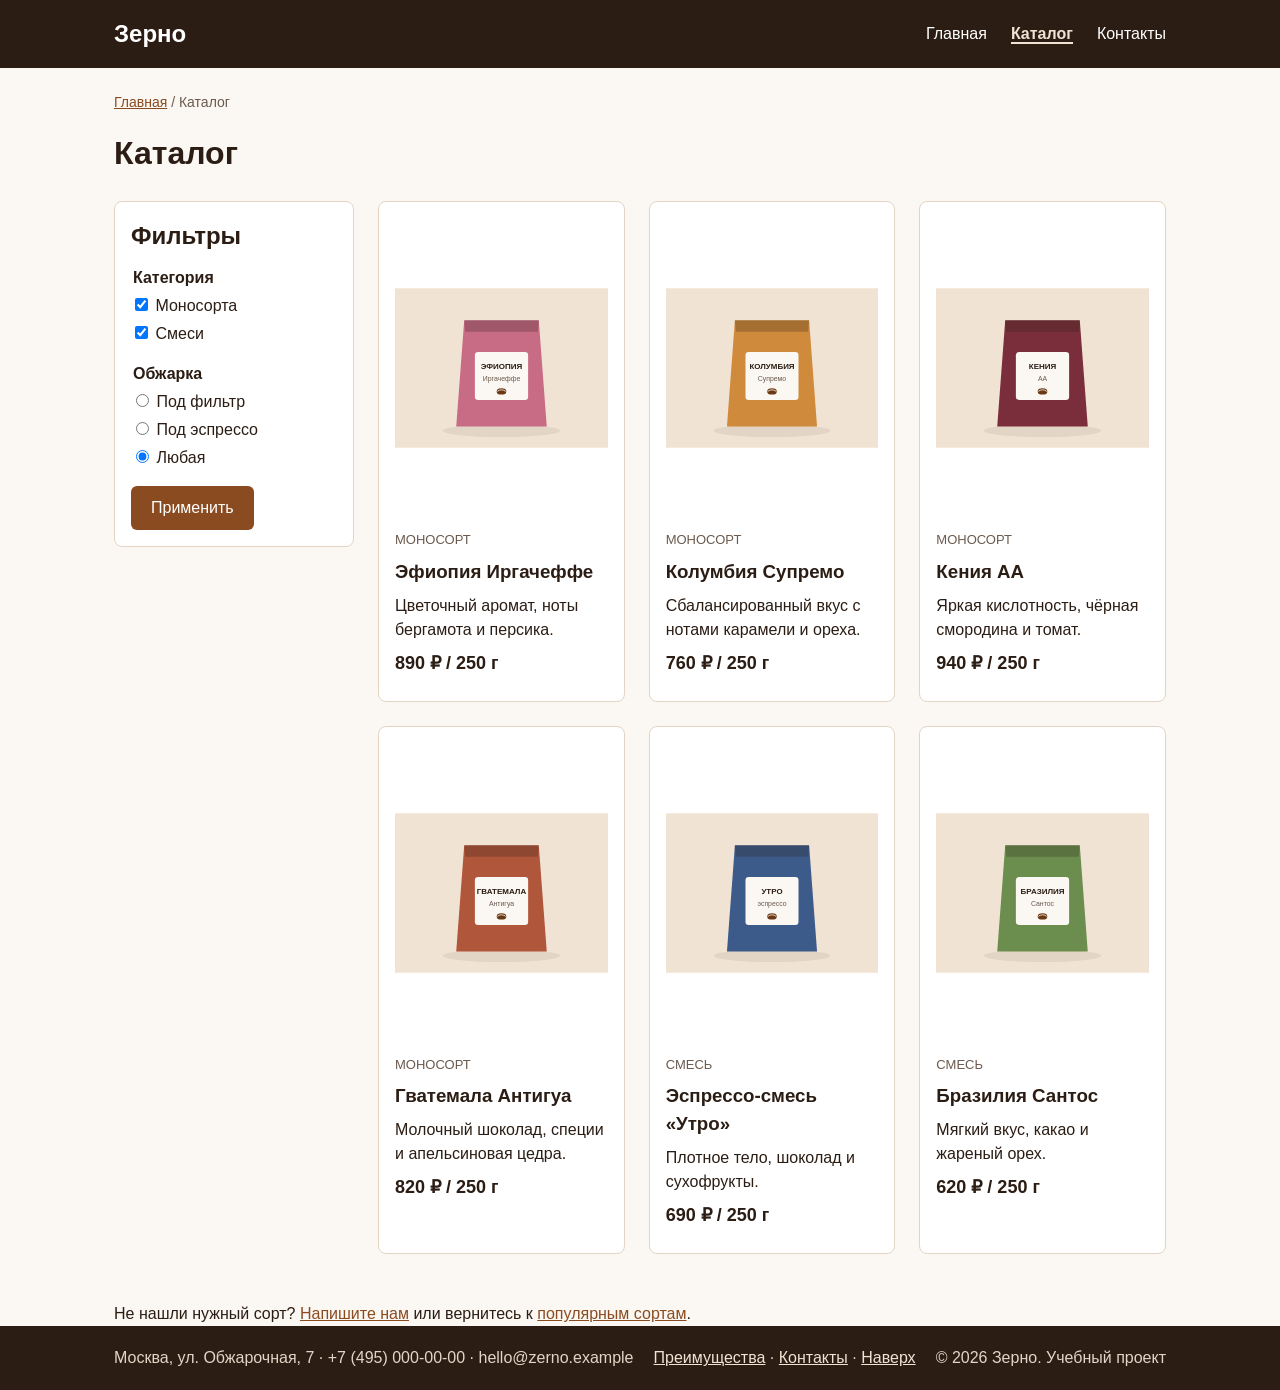
==== catalog.html @ 84754280 "feat: add flex navigation and grid catalog layout" ====
<!DOCTYPE html>
<html lang="ru">
<head>
  <meta charset="UTF-8">
  <meta name="viewport" content="width=device-width, initial-scale=1.0">
  <title>Каталог кофе — Зерно</title>
  <meta name="description" content="Каталог кофе свежей обжарки: моносорта, эспрессо-смеси и аксессуары для заваривания.">
  <link rel="stylesheet" href="css/style.css">
</head>
<body id="top">
  <header class="header">
    <div class="container header-inner">
      <a class="logo" href="index.html">Зерно</a>
      <nav class="nav" aria-label="Основная навигация">
        <ul class="menu">
          <li><a href="index.html">Главная</a></li>
          <li><a href="catalog.html" aria-current="page">Каталог</a></li>
          <li><a href="contacts.html">Контакты</a></li>
        </ul>
      </nav>
    </div>
  </header>

  <main class="container">
    <nav class="breadcrumbs" aria-label="Хлебные крошки">
      <a href="index.html">Главная</a> / <span aria-current="page">Каталог</span>
    </nav>

    <h1>Каталог</h1>

    <div class="catalog-layout">
      <aside class="filters" aria-label="Фильтры каталога">
        <h2>Фильтры</h2>
        <form class="filters-form" action="#">
          <fieldset>
            <legend>Категория</legend>
            <label><input type="checkbox" name="category" value="mono" checked> Моносорта</label>
            <label><input type="checkbox" name="category" value="blend" checked> Смеси</label>
          </fieldset>
          <fieldset>
            <legend>Обжарка</legend>
            <label><input type="radio" name="roast" value="filter"> Под фильтр</label>
            <label><input type="radio" name="roast" value="espresso"> Под эспрессо</label>
            <label><input type="radio" name="roast" value="any" checked> Любая</label>
          </fieldset>
          <button class="button" type="button">Применить</button>
        </form>
      </aside>

      <section id="products" class="catalog-products" aria-label="Товары">
        <div class="products-grid">
        <article class="product">
          <img src="images/products/ethiopia.svg" alt="Эфиопия Иргачеффе" width="400" height="300">
          <p class="product-category">Моносорт</p>
          <h3>Эфиопия Иргачеффе</h3>
          <p>Цветочный аромат, ноты бергамота и персика.</p>
          <p class="product-price">890 ₽ / 250 г</p>
        </article>

        <article class="product">
          <img src="images/products/colombia.svg" alt="Колумбия Супремо" width="400" height="300">
          <p class="product-category">Моносорт</p>
          <h3>Колумбия Супремо</h3>
          <p>Сбалансированный вкус с нотами карамели и ореха.</p>
          <p class="product-price">760 ₽ / 250 г</p>
        </article>

        <article class="product">
          <img src="images/products/kenya.svg" alt="Кения АА" width="400" height="300">
          <p class="product-category">Моносорт</p>
          <h3>Кения АА</h3>
          <p>Яркая кислотность, чёрная смородина и томат.</p>
          <p class="product-price">940 ₽ / 250 г</p>
        </article>

        <article class="product">
          <img src="images/products/guatemala.svg" alt="Гватемала Антигуа" width="400" height="300">
          <p class="product-category">Моносорт</p>
          <h3>Гватемала Антигуа</h3>
          <p>Молочный шоколад, специи и апельсиновая цедра.</p>
          <p class="product-price">820 ₽ / 250 г</p>
        </article>

        <article class="product">
          <img src="images/products/utro.svg" alt="Эспрессо-смесь «Утро»" width="400" height="300">
          <p class="product-category">Смесь</p>
          <h3>Эспрессо-смесь «Утро»</h3>
          <p>Плотное тело, шоколад и сухофрукты.</p>
          <p class="product-price">690 ₽ / 250 г</p>
        </article>

        <article class="product">
          <img src="images/products/brazil.svg" alt="Бразилия Сантос" width="400" height="300">
          <p class="product-category">Смесь</p>
          <h3>Бразилия Сантос</h3>
          <p>Мягкий вкус, какао и жареный орех.</p>
          <p class="product-price">620 ₽ / 250 г</p>
        </article>
        </div>
      </section>
    </div>

    <p>
      Не нашли нужный сорт? <a href="contacts.html#feedback">Напишите нам</a>
      или вернитесь к <a href="index.html#popular">популярным сортам</a>.
    </p>
  </main>

  <footer id="contacts" class="footer">
    <div class="container">
      <p>Москва, ул. Обжарочная, 7 · +7 (495) 000-00-00 · hello@zerno.example</p>
      <p>
        <a href="index.html#advantages">Преимущества</a> ·
        <a href="contacts.html">Контакты</a> ·
        <a href="#top">Наверх</a>
      </p>
      <p>&copy; 2026 Зерно. Учебный проект</p>
    </div>
  </footer>
</body>
</html>
---- css/style.css ----
/* ===============================
   1. Переменные
   =============================== */
:root {
  --color-bg: #fbf7f2;
  --color-surface: #ffffff;
  --color-text: #2b1d14;
  --color-text-muted: #6b5a4e;
  --color-primary: #8a4b20;
  --color-primary-dark: #6a3812;
  --color-accent: #f1e3d3;
  --color-border: #e3d5c6;
  --color-dark: #2b1d14;
  --color-success: #168a2f;
  --color-success-bg: #eefaf0;
  --color-danger: #b00020;

  --space-xs: 4px;
  --space-sm: 8px;
  --space-md: 16px;
  --space-lg: 24px;
  --space-xl: 40px;

  --radius-sm: 6px;
  --radius-md: 8px;

  --font-main: Arial, sans-serif;
  --transition: 0.2s ease;
  --container-width: 1100px;
}

/* ===============================
   2. Сброс и базовые стили
   =============================== */
*,
*::before,
*::after {
  box-sizing: border-box;
}

body,
h1,
h2,
h3,
p,
ul {
  margin: 0;
}

img {
  max-width: 100%;
  display: block;
}

body {
  font-family: var(--font-main);
  line-height: 1.5;
  color: var(--color-text);
  background-color: var(--color-bg);
}

a {
  color: var(--color-primary);
  transition: color var(--transition);
}

a:hover {
  color: var(--color-primary-dark);
}

a:focus-visible {
  outline: 2px solid var(--color-primary);
  outline-offset: 3px;
}

.container {
  max-width: var(--container-width);
  margin: 0 auto;
  padding: 0 var(--space-lg);
}

/* ===============================
   3. Шапка и навигация
   =============================== */
.header {
  padding: var(--space-md) 0;
  background-color: var(--color-dark);
  color: var(--color-surface);
}

.header-inner {
  display: flex;
  align-items: center;
  justify-content: space-between;
}

.logo {
  color: var(--color-surface);
  font-size: 24px;
  font-weight: bold;
  text-decoration: none;
}

.menu {
  list-style: none;
  padding: 0;
}

.menu li {
  display: inline-block;
  margin-left: var(--space-md);
}

.menu a {
  color: var(--color-surface);
  text-decoration: none;
}

.menu a:hover {
  color: var(--color-accent);
  text-decoration: underline;
}

.menu a:focus-visible,
.logo:focus-visible {
  outline-color: var(--color-accent);
}

/* ===============================
   4. Кнопки
   =============================== */
.button {
  display: inline-block;
  padding: 10px 20px;
  border: none;
  border-radius: var(--radius-sm);
  background-color: var(--color-primary);
  color: var(--color-surface);
  font: inherit;
  text-decoration: none;
  cursor: pointer;
  transition: background-color var(--transition), transform var(--transition);
}

.button:hover {
  background-color: var(--color-primary-dark);
  color: var(--color-surface);
}

.button:active {
  transform: translateY(1px);
}

.button:focus-visible {
  outline: 2px solid var(--color-primary);
  outline-offset: 3px;
}

.button-secondary {
  background-color: var(--color-border);
  color: var(--color-text);
}

.button-secondary:hover {
  background-color: var(--color-accent);
  color: var(--color-text);
}

button:disabled,
.button-disabled {
  opacity: 0.6;
  cursor: not-allowed;
}

/* ===============================
   5. Секции главной страницы
   =============================== */
section {
  margin-bottom: var(--space-lg);
}

section h2 {
  margin-bottom: 12px;
}

.hero {
  margin: var(--space-lg) 0;
  padding: var(--space-xl) var(--space-lg);
  background-color: var(--color-accent);
  border-radius: var(--radius-md);
}

.hero h1 {
  margin-bottom: 12px;
}

.hero p {
  margin-bottom: 20px;
}

.advantages ul {
  padding-left: 20px;
}

.sidebar {
  margin-bottom: var(--space-lg);
  padding: var(--space-md);
  background-color: var(--color-surface);
  border-left: 4px solid var(--color-primary);
}

/* ===============================
   6. Карточки товаров
   =============================== */
.product {
  margin-bottom: 12px;
  padding: var(--space-md);
  background-color: var(--color-surface);
  border: 1px solid var(--color-border);
  border-radius: var(--radius-md);
  transition: box-shadow var(--transition), border-color var(--transition);
}

.product:hover {
  border-color: var(--color-primary);
  box-shadow: 0 6px 18px rgba(43, 29, 20, 0.12);
}

.product h3 {
  margin-bottom: var(--space-sm);
}

.product p {
  margin-bottom: var(--space-sm);
}

/* ===============================
   7. Форма и модальное окно
   =============================== */
.order-dialog {
  width: min(100% - 32px, 560px);
  padding: var(--space-lg);
  border: none;
  border-radius: var(--radius-md);
}

.order-dialog::backdrop {
  background-color: rgba(0, 0, 0, 0.55);
}

.order-dialog h2 {
  margin-bottom: var(--space-md);
}

.form-field {
  margin-bottom: 14px;
}

.form-field label {
  display: block;
  margin-bottom: var(--space-xs);
  font-weight: bold;
}

.form-field input,
.form-field select,
.form-field textarea {
  width: 100%;
  padding: 10px;
  border: 1px solid var(--color-border);
  border-radius: var(--radius-sm);
  font: inherit;
  transition: border-color var(--transition);
}

.form-field input:hover,
.form-field select:hover,
.form-field textarea:hover {
  border-color: var(--color-primary);
}

.form-field input:focus-visible,
.form-field select:focus-visible,
.form-field textarea:focus-visible {
  outline: 2px solid var(--color-primary);
  outline-offset: 2px;
}

.form-field-checkbox {
  display: flex;
  gap: var(--space-sm);
  align-items: flex-start;
}

.form-field-checkbox input {
  width: auto;
  margin-top: var(--space-xs);
}

.form-field-checkbox label {
  font-weight: normal;
}

.form-field small {
  display: block;
  margin-top: var(--space-xs);
  color: var(--color-text-muted);
}

[aria-invalid="true"] {
  border-color: var(--color-danger);
}

.form-actions {
  display: flex;
  gap: 12px;
  margin-top: 20px;
}

.success-message {
  margin: var(--space-lg) 0;
  padding: var(--space-md);
  border-left: 4px solid var(--color-success);
  background-color: var(--color-success-bg);
}

/* ===============================
   8. Подвал
   =============================== */
.footer {
  padding: 20px 0;
  background-color: var(--color-dark);
  color: var(--color-border);
}

/* ===============================
   9. Многостраничная навигация
   =============================== */
.menu a[aria-current="page"] {
  color: var(--color-accent);
  font-weight: bold;
  border-bottom: 2px solid var(--color-accent);
}

.page-anchors {
  margin-bottom: var(--space-lg);
}

.page-anchors a {
  margin-right: var(--space-md);
}

.breadcrumbs {
  margin: var(--space-lg) 0 var(--space-md);
  color: var(--color-text-muted);
  font-size: 14px;
}

main h1 {
  margin-bottom: var(--space-lg);
}

.footer a {
  color: var(--color-accent);
}

.footer a:hover {
  color: var(--color-surface);
}

/* ===============================
   10. Flexbox и Grid
   =============================== */
.menu {
  display: flex;
  gap: var(--space-lg);
}

.menu li {
  display: block;
  margin-left: 0;
}

.page-anchors {
  display: flex;
  flex-wrap: wrap;
  gap: var(--space-md);
}

.page-anchors a {
  margin-right: 0;
}

.content {
  display: grid;
  grid-template-columns: 1fr 280px;
  gap: var(--space-lg);
  align-items: start;
}

.products-grid {
  display: grid;
  grid-template-columns: repeat(auto-fill, minmax(220px, 1fr));
  gap: var(--space-lg);
}

.product {
  display: flex;
  flex-direction: column;
  margin-bottom: 0;
}

.product img {
  margin-bottom: 12px;
  border-radius: var(--radius-sm);
}

.product .button {
  margin-top: auto;
  align-self: flex-start;
}

.product-category {
  color: var(--color-text-muted);
  font-size: 13px;
  text-transform: uppercase;
}

.product-price {
  font-size: 18px;
  font-weight: bold;
}

.catalog-layout {
  display: grid;
  grid-template-columns: 240px 1fr;
  gap: var(--space-lg);
  align-items: start;
  margin-bottom: var(--space-lg);
}

.filters {
  padding: var(--space-md);
  background-color: var(--color-surface);
  border: 1px solid var(--color-border);
  border-radius: var(--radius-md);
}

.filters h2 {
  margin-bottom: 12px;
}

.filters fieldset {
  display: flex;
  flex-direction: column;
  gap: var(--space-xs);
  margin: 0 0 var(--space-md);
  padding: 0;
  border: none;
}

.filters legend {
  margin-bottom: var(--space-xs);
  font-weight: bold;
}

.footer .container {
  display: flex;
  flex-wrap: wrap;
  justify-content: space-between;
  gap: var(--space-md);
}
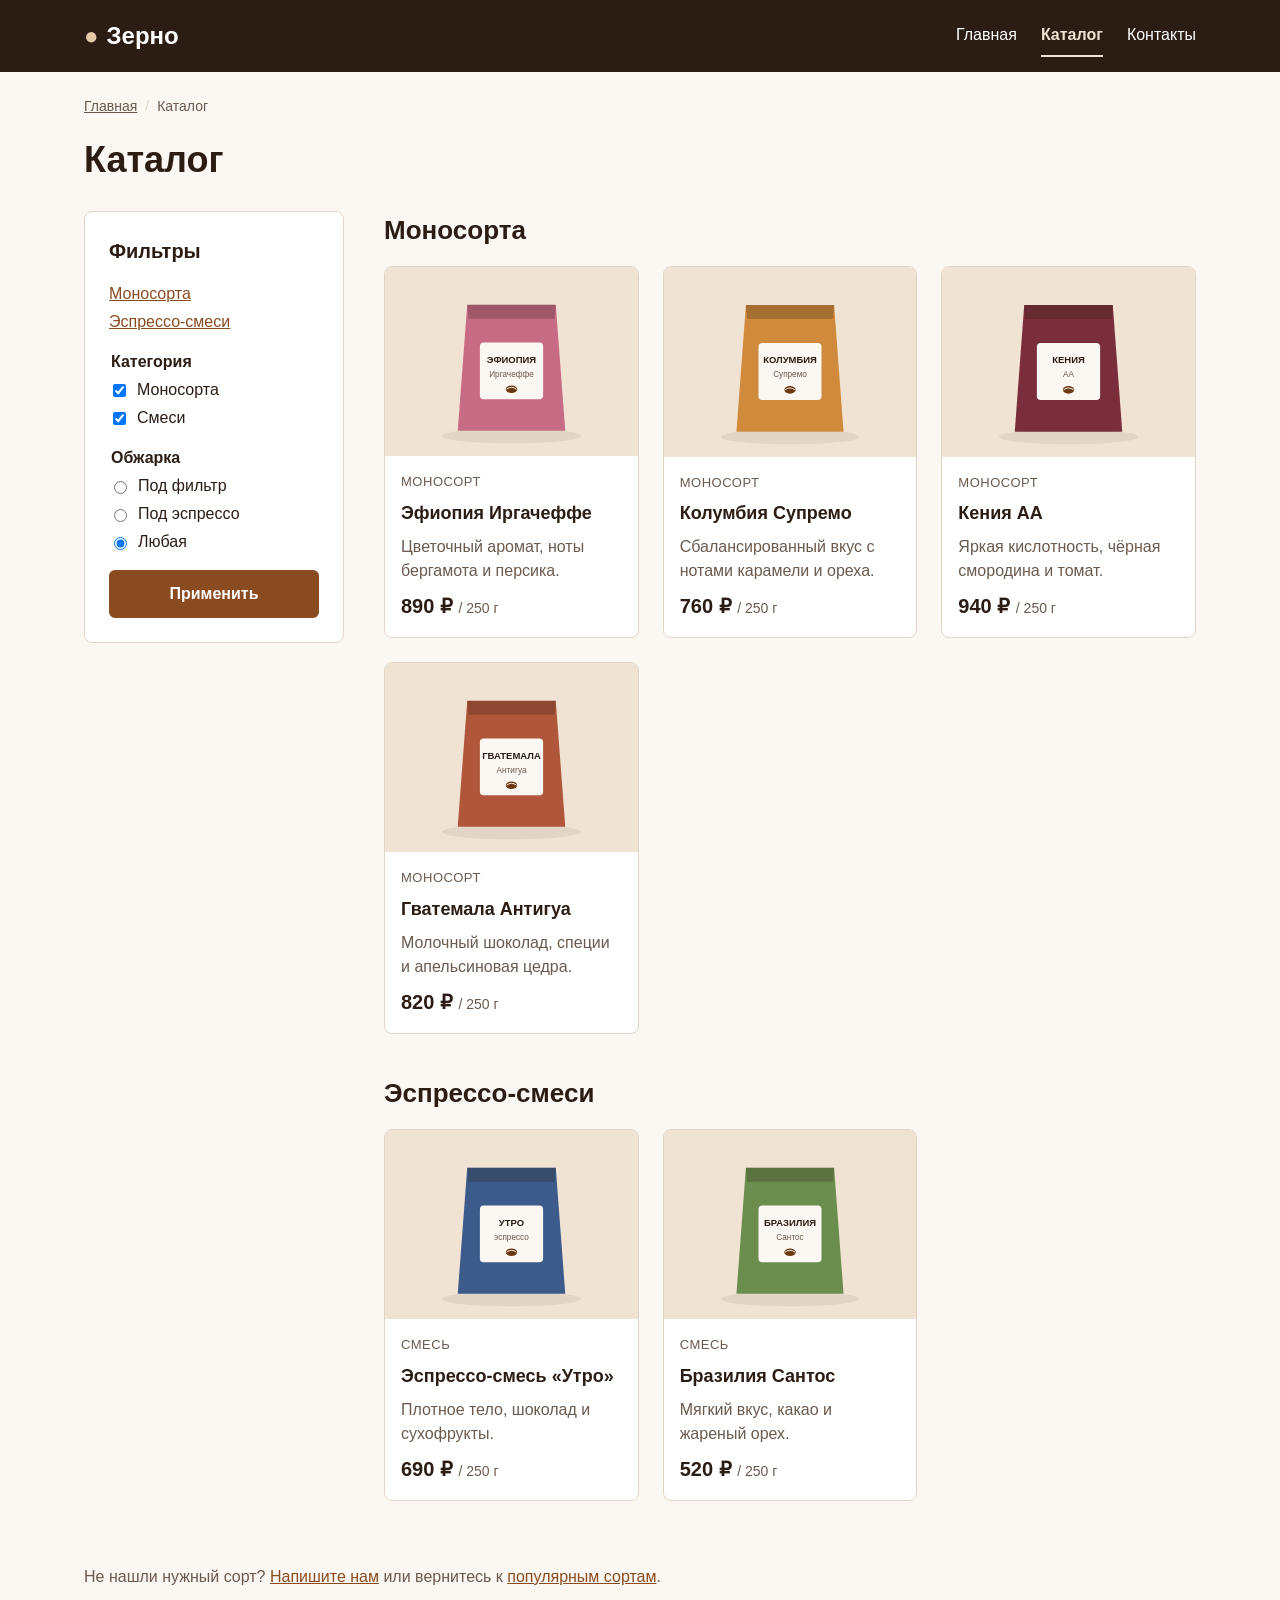
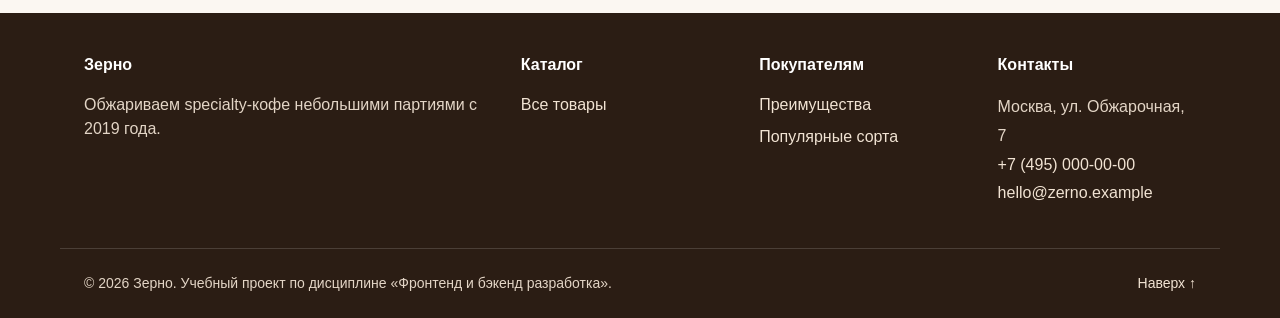
==== commit 190ce682: "refactor: apply BEM naming to CSS classes" ====
--- a/catalog.html
+++ b/catalog.html
@@ -8,14 +8,16 @@
   <link rel="stylesheet" href="css/style.css">
 </head>
 <body id="top">
-  <header class="header">
-    <div class="container header-inner">
-      <a class="logo" href="index.html">Зерно</a>
-      <nav class="nav" aria-label="Основная навигация">
-        <ul class="menu">
-          <li><a href="index.html">Главная</a></li>
-          <li><a href="catalog.html" aria-current="page">Каталог</a></li>
-          <li><a href="contacts.html">Контакты</a></li>
+  <header class="site-header">
+    <div class="container site-header__inner">
+      <a class="site-header__logo" href="index.html">
+        <span class="site-header__logo-mark" aria-hidden="true">●</span> Зерно
+      </a>
+      <nav class="site-nav" aria-label="Основная навигация">
+        <ul class="site-nav__list">
+          <li class="site-nav__item"><a class="site-nav__link" href="index.html">Главная</a></li>
+          <li class="site-nav__item"><a class="site-nav__link site-nav__link--active" href="catalog.html" aria-current="page">Каталог</a></li>
+          <li class="site-nav__item"><a class="site-nav__link" href="contacts.html">Контакты</a></li>
         </ul>
       </nav>
     </div>
@@ -23,98 +25,148 @@
 
   <main class="container">
     <nav class="breadcrumbs" aria-label="Хлебные крошки">
-      <a href="index.html">Главная</a> / <span aria-current="page">Каталог</span>
+      <ol class="breadcrumbs__list">
+        <li class="breadcrumbs__item"><a class="breadcrumbs__link" href="index.html">Главная</a></li>
+        <li class="breadcrumbs__item" aria-current="page">Каталог</li>
+      </ol>
     </nav>
 
-    <h1>Каталог</h1>
+    <h1 class="page-title">Каталог</h1>
 
-    <div class="catalog-layout">
-      <aside class="filters" aria-label="Фильтры каталога">
-        <h2>Фильтры</h2>
-        <form class="filters-form" action="#">
-          <fieldset>
-            <legend>Категория</legend>
-            <label><input type="checkbox" name="category" value="mono" checked> Моносорта</label>
-            <label><input type="checkbox" name="category" value="blend" checked> Смеси</label>
+    <div class="catalog">
+      <aside class="catalog-filters" aria-label="Фильтры каталога">
+        <h2 class="catalog-filters__title">Фильтры</h2>
+        <nav aria-label="Категории каталога">
+          <ul class="catalog-filters__links">
+            <li><a class="catalog-filters__link" href="#mono">Моносорта</a></li>
+            <li><a class="catalog-filters__link" href="#blends">Эспрессо-смеси</a></li>
+          </ul>
+        </nav>
+        <form class="catalog-filters__form" action="#">
+          <fieldset class="catalog-filters__group">
+            <legend class="catalog-filters__legend">Категория</legend>
+            <label class="catalog-filters__option"><input type="checkbox" name="category" value="mono" checked> Моносорта</label>
+            <label class="catalog-filters__option"><input type="checkbox" name="category" value="blend" checked> Смеси</label>
           </fieldset>
-          <fieldset>
-            <legend>Обжарка</legend>
-            <label><input type="radio" name="roast" value="filter"> Под фильтр</label>
-            <label><input type="radio" name="roast" value="espresso"> Под эспрессо</label>
-            <label><input type="radio" name="roast" value="any" checked> Любая</label>
+          <fieldset class="catalog-filters__group">
+            <legend class="catalog-filters__legend">Обжарка</legend>
+            <label class="catalog-filters__option"><input type="radio" name="roast" value="filter"> Под фильтр</label>
+            <label class="catalog-filters__option"><input type="radio" name="roast" value="espresso"> Под эспрессо</label>
+            <label class="catalog-filters__option"><input type="radio" name="roast" value="any" checked> Любая</label>
           </fieldset>
           <button class="button" type="button">Применить</button>
         </form>
       </aside>
 
-      <section id="products" class="catalog-products" aria-label="Товары">
-        <div class="products-grid">
-        <article class="product">
-          <img src="images/products/ethiopia.svg" alt="Эфиопия Иргачеффе" width="400" height="300">
-          <p class="product-category">Моносорт</p>
-          <h3>Эфиопия Иргачеффе</h3>
-          <p>Цветочный аромат, ноты бергамота и персика.</p>
-          <p class="product-price">890 ₽ / 250 г</p>
-        </article>
+      <div class="catalog__content">
+        <section class="catalog__section" id="mono">
+          <h2 class="section-title">Моносорта</h2>
+          <div class="product-grid">
+            <article class="product-card">
+              <img class="product-card__image" src="images/products/ethiopia.svg" alt="Эфиопия Иргачеффе" width="400" height="300" loading="lazy">
+              <div class="product-card__body">
+                <p class="product-card__category">Моносорт</p>
+                <h3 class="product-card__title">Эфиопия Иргачеффе</h3>
+                <p class="product-card__description">Цветочный аромат, ноты бергамота и персика.</p>
+                <p class="product-card__price">890 ₽ <span class="product-card__unit">/ 250 г</span></p>
+              </div>
+            </article>
 
-        <article class="product">
-          <img src="images/products/colombia.svg" alt="Колумбия Супремо" width="400" height="300">
-          <p class="product-category">Моносорт</p>
-          <h3>Колумбия Супремо</h3>
-          <p>Сбалансированный вкус с нотами карамели и ореха.</p>
-          <p class="product-price">760 ₽ / 250 г</p>
-        </article>
+            <article class="product-card">
+              <img class="product-card__image" src="images/products/colombia.svg" alt="Колумбия Супремо" width="400" height="300" loading="lazy">
+              <div class="product-card__body">
+                <p class="product-card__category">Моносорт</p>
+                <h3 class="product-card__title">Колумбия Супремо</h3>
+                <p class="product-card__description">Сбалансированный вкус с нотами карамели и ореха.</p>
+                <p class="product-card__price">760 ₽ <span class="product-card__unit">/ 250 г</span></p>
+              </div>
+            </article>
 
-        <article class="product">
-          <img src="images/products/kenya.svg" alt="Кения АА" width="400" height="300">
-          <p class="product-category">Моносорт</p>
-          <h3>Кения АА</h3>
-          <p>Яркая кислотность, чёрная смородина и томат.</p>
-          <p class="product-price">940 ₽ / 250 г</p>
-        </article>
+            <article class="product-card">
+              <img class="product-card__image" src="images/products/kenya.svg" alt="Кения АА" width="400" height="300" loading="lazy">
+              <div class="product-card__body">
+                <p class="product-card__category">Моносорт</p>
+                <h3 class="product-card__title">Кения АА</h3>
+                <p class="product-card__description">Яркая кислотность, чёрная смородина и томат.</p>
+                <p class="product-card__price">940 ₽ <span class="product-card__unit">/ 250 г</span></p>
+              </div>
+            </article>
 
-        <article class="product">
-          <img src="images/products/guatemala.svg" alt="Гватемала Антигуа" width="400" height="300">
-          <p class="product-category">Моносорт</p>
-          <h3>Гватемала Антигуа</h3>
-          <p>Молочный шоколад, специи и апельсиновая цедра.</p>
-          <p class="product-price">820 ₽ / 250 г</p>
-        </article>
+            <article class="product-card">
+              <img class="product-card__image" src="images/products/guatemala.svg" alt="Гватемала Антигуа" width="400" height="300" loading="lazy">
+              <div class="product-card__body">
+                <p class="product-card__category">Моносорт</p>
+                <h3 class="product-card__title">Гватемала Антигуа</h3>
+                <p class="product-card__description">Молочный шоколад, специи и апельсиновая цедра.</p>
+                <p class="product-card__price">820 ₽ <span class="product-card__unit">/ 250 г</span></p>
+              </div>
+            </article>
+          </div>
+        </section>
+        <section class="catalog__section" id="blends">
+          <h2 class="section-title">Эспрессо-смеси</h2>
+          <div class="product-grid">
+            <article class="product-card">
+              <img class="product-card__image" src="images/products/utro.svg" alt="Эспрессо-смесь «Утро»" width="400" height="300" loading="lazy">
+              <div class="product-card__body">
+                <p class="product-card__category">Смесь</p>
+                <h3 class="product-card__title">Эспрессо-смесь «Утро»</h3>
+                <p class="product-card__description">Плотное тело, шоколад и сухофрукты.</p>
+                <p class="product-card__price">690 ₽ <span class="product-card__unit">/ 250 г</span></p>
+              </div>
+            </article>
 
-        <article class="product">
-          <img src="images/products/utro.svg" alt="Эспрессо-смесь «Утро»" width="400" height="300">
-          <p class="product-category">Смесь</p>
-          <h3>Эспрессо-смесь «Утро»</h3>
-          <p>Плотное тело, шоколад и сухофрукты.</p>
-          <p class="product-price">690 ₽ / 250 г</p>
-        </article>
-
-        <article class="product">
-          <img src="images/products/brazil.svg" alt="Бразилия Сантос" width="400" height="300">
-          <p class="product-category">Смесь</p>
-          <h3>Бразилия Сантос</h3>
-          <p>Мягкий вкус, какао и жареный орех.</p>
-          <p class="product-price">620 ₽ / 250 г</p>
-        </article>
-        </div>
-      </section>
+            <article class="product-card">
+              <img class="product-card__image" src="images/products/brazil.svg" alt="Бразилия Сантос" width="400" height="300" loading="lazy">
+              <div class="product-card__body">
+                <p class="product-card__category">Смесь</p>
+                <h3 class="product-card__title">Бразилия Сантос</h3>
+                <p class="product-card__description">Мягкий вкус, какао и жареный орех.</p>
+                <p class="product-card__price">520 ₽ <span class="product-card__unit">/ 250 г</span></p>
+              </div>
+            </article>
+          </div>
+        </section>
+      </div>
     </div>
 
-    <p>
+    <p class="page-note">
       Не нашли нужный сорт? <a href="contacts.html#feedback">Напишите нам</a>
       или вернитесь к <a href="index.html#popular">популярным сортам</a>.
     </p>
   </main>
 
-  <footer id="contacts" class="footer">
-    <div class="container">
-      <p>Москва, ул. Обжарочная, 7 · +7 (495) 000-00-00 · hello@zerno.example</p>
-      <p>
-        <a href="index.html#advantages">Преимущества</a> ·
-        <a href="contacts.html">Контакты</a> ·
-        <a href="#top">Наверх</a>
-      </p>
-      <p>&copy; 2026 Зерно. Учебный проект</p>
+  <footer class="site-footer" id="contacts">
+    <div class="container site-footer__inner">
+      <section class="site-footer__column">
+        <h2 class="site-footer__title">Зерно</h2>
+        <p class="site-footer__text">Обжариваем specialty-кофе небольшими партиями с 2019 года.</p>
+      </section>
+      <nav class="site-footer__column" aria-label="Каталог">
+        <h2 class="site-footer__title">Каталог</h2>
+        <ul class="site-footer__list">
+            <li><a class="site-footer__link" href="catalog.html">Все товары</a></li>
+        </ul>
+      </nav>
+      <nav class="site-footer__column" aria-label="Покупателям">
+        <h2 class="site-footer__title">Покупателям</h2>
+        <ul class="site-footer__list">
+            <li><a class="site-footer__link" href="index.html#advantages">Преимущества</a></li>
+            <li><a class="site-footer__link" href="index.html#popular">Популярные сорта</a></li>
+        </ul>
+      </nav>
+      <section class="site-footer__column">
+        <h2 class="site-footer__title">Контакты</h2>
+        <address class="site-footer__address">
+          Москва, ул. Обжарочная, 7<br>
+          <a class="site-footer__link" href="tel:+74950000000">+7 (495) 000-00-00</a><br>
+          <a class="site-footer__link" href="mailto:hello@zerno.example">hello@zerno.example</a>
+        </address>
+      </section>
+    </div>
+    <div class="container site-footer__bottom">
+      <p>&copy; 2026 Зерно. Учебный проект по дисциплине «Фронтенд и бэкенд разработка».</p>
+      <a class="site-footer__link" href="#top">Наверх ↑</a>
     </div>
   </footer>
 </body>
--- a/css/style.css
+++ b/css/style.css
@@ -1,3 +1,9 @@
+/* =========================================================
+   Зерно — интернет-магазин кофе свежей обжарки
+   Стили организованы по разделам и именованы по БЭМ:
+   блок__элемент--модификатор
+   ========================================================= */
+
 /* ===============================
    1. Переменные
    =============================== */
@@ -9,24 +15,41 @@
   --color-primary: #8a4b20;
   --color-primary-dark: #6a3812;
   --color-accent: #f1e3d3;
+  --color-accent-strong: #e3c9a8;
   --color-border: #e3d5c6;
   --color-dark: #2b1d14;
   --color-success: #168a2f;
   --color-success-bg: #eefaf0;
   --color-danger: #b00020;
+  --color-hit: #c2410c;
+  --color-new: #1d6fb8;
+  --color-discount: #b00020;
 
   --space-xs: 4px;
   --space-sm: 8px;
   --space-md: 16px;
   --space-lg: 24px;
   --space-xl: 40px;
+  --space-xxl: 64px;
 
   --radius-sm: 6px;
   --radius-md: 8px;
-
-  --font-main: Arial, sans-serif;
+  --radius-lg: 16px;
+  --radius-round: 999px;
+
+  --font-main: "Segoe UI", Roboto, Arial, sans-serif;
+  --font-size-sm: 14px;
+  --font-size-md: 16px;
+  --font-size-lg: 20px;
+
+  --shadow-card: 0 6px 18px rgba(43, 29, 20, 0.12);
   --transition: 0.2s ease;
-  --container-width: 1100px;
+  --container-width: 1160px;
+  --header-height: 72px;
+
+  --z-header: 100;
+  --z-fixed: 90;
+  --z-badge: 2;
 }
 
 /* ===============================
@@ -43,17 +66,32 @@
 h2,
 h3,
 p,
-ul {
+ul,
+ol,
+figure,
+blockquote {
   margin: 0;
+}
+
+ul,
+ol {
+  padding: 0;
 }
 
 img {
   max-width: 100%;
+  height: auto;
   display: block;
+}
+
+html {
+  scroll-behavior: smooth;
+  scroll-padding-top: calc(var(--header-height) + var(--space-md));
 }
 
 body {
   font-family: var(--font-main);
+  font-size: var(--font-size-md);
   line-height: 1.5;
   color: var(--color-text);
   background-color: var(--color-bg);
@@ -68,7 +106,12 @@
   color: var(--color-primary-dark);
 }
 
-a:focus-visible {
+a:focus-visible,
+button:focus-visible,
+input:focus-visible,
+select:focus-visible,
+textarea:focus-visible,
+summary:focus-visible {
   outline: 2px solid var(--color-primary);
   outline-offset: 3px;
 }
@@ -79,71 +122,120 @@
   padding: 0 var(--space-lg);
 }
 
-/* ===============================
-   3. Шапка и навигация
-   =============================== */
-.header {
-  padding: var(--space-md) 0;
+.section-title {
+  margin-bottom: var(--space-md);
+  font-size: 26px;
+}
+
+.page-title {
+  margin-bottom: var(--space-lg);
+  font-size: 36px;
+}
+
+.page-note {
+  margin: var(--space-lg) 0;
+  color: var(--color-text-muted);
+}
+
+/* ===============================
+   3. Шапка (site-header) — sticky
+   =============================== */
+.site-header {
+  position: sticky;
+  top: 0;
+  z-index: var(--z-header);
   background-color: var(--color-dark);
   color: var(--color-surface);
 }
 
-.header-inner {
+.site-header__inner {
   display: flex;
   align-items: center;
   justify-content: space-between;
-}
-
-.logo {
+  gap: var(--space-lg);
+  min-height: var(--header-height);
+}
+
+.site-header__logo {
+  display: flex;
+  align-items: center;
+  gap: var(--space-sm);
   color: var(--color-surface);
   font-size: 24px;
-  font-weight: bold;
+  font-weight: 700;
   text-decoration: none;
 }
 
-.menu {
+.site-header__logo:hover {
+  color: var(--color-accent);
+}
+
+.site-header__logo:focus-visible {
+  outline-color: var(--color-accent);
+}
+
+.site-header__logo-mark {
+  color: var(--color-accent-strong);
+}
+
+/* ===============================
+   4. Навигация (site-nav) — Flexbox
+   =============================== */
+.site-nav__list {
+  display: flex;
+  align-items: center;
+  gap: var(--space-lg);
   list-style: none;
-  padding: 0;
-}
-
-.menu li {
-  display: inline-block;
-  margin-left: var(--space-md);
-}
-
-.menu a {
+}
+
+.site-nav__link {
+  display: block;
+  padding: var(--space-sm) 0;
+  border-bottom: 2px solid transparent;
   color: var(--color-surface);
   text-decoration: none;
-}
-
-.menu a:hover {
+  transition: color var(--transition), border-color var(--transition);
+}
+
+.site-nav__link:hover {
   color: var(--color-accent);
-  text-decoration: underline;
-}
-
-.menu a:focus-visible,
-.logo:focus-visible {
+  border-bottom-color: var(--color-accent-strong);
+}
+
+.site-nav__link:focus-visible {
   outline-color: var(--color-accent);
 }
 
-/* ===============================
-   4. Кнопки
+.site-nav__link--active {
+  color: var(--color-accent);
+  font-weight: 700;
+  border-bottom-color: var(--color-accent);
+}
+
+/* ===============================
+   5. Кнопки (button)
    =============================== */
 .button {
-  display: inline-block;
+  display: inline-flex;
+  align-items: center;
+  justify-content: center;
+  gap: var(--space-sm);
   padding: 10px 20px;
-  border: none;
+  border: 2px solid var(--color-primary);
   border-radius: var(--radius-sm);
   background-color: var(--color-primary);
   color: var(--color-surface);
   font: inherit;
+  font-weight: 600;
   text-decoration: none;
   cursor: pointer;
-  transition: background-color var(--transition), transform var(--transition);
+  transition: background-color var(--transition), border-color var(--transition),
+    color var(--transition), transform var(--transition);
 }
 
 .button:hover {
   background-color: var(--color-primary-dark);
+  border-color: var(--color-primary-dark);
   color: var(--color-surface);
 }
 
@@ -156,317 +248,586 @@
   outline-offset: 3px;
 }
 
-.button-secondary {
-  background-color: var(--color-border);
-  color: var(--color-text);
-}
-
-.button-secondary:hover {
+.button--secondary {
+  background-color: transparent;
+  color: var(--color-primary);
+}
+
+.button--secondary:hover {
   background-color: var(--color-accent);
-  color: var(--color-text);
+  border-color: var(--color-primary);
+  color: var(--color-primary-dark);
+}
+
+.button--large {
+  padding: 14px 28px;
+  font-size: 18px;
+}
+
+.button--small {
+  padding: 6px 14px;
+  font-size: var(--font-size-sm);
 }
 
 button:disabled,
-.button-disabled {
+.button:disabled,
+.button--disabled {
   opacity: 0.6;
   cursor: not-allowed;
-}
-
-/* ===============================
-   5. Секции главной страницы
-   =============================== */
-section {
+  transform: none;
+}
+
+.button:disabled:hover,
+.button--disabled:hover {
+  background-color: var(--color-primary);
+  border-color: var(--color-primary);
+}
+
+/* ===============================
+   6. Hero-блок — Grid
+   =============================== */
+.hero {
+  display: grid;
+  grid-template-columns: 1.2fr 1fr;
+  align-items: center;
+  gap: var(--space-xl);
+  margin: var(--space-lg) 0;
+  padding: var(--space-xl);
+  background-color: var(--color-accent);
+  border-radius: var(--radius-lg);
+}
+
+.hero__eyebrow {
+  margin-bottom: var(--space-sm);
+  color: var(--color-primary);
+  font-size: var(--font-size-sm);
+  font-weight: 700;
+  letter-spacing: 0.08em;
+  text-transform: uppercase;
+}
+
+.hero__title {
+  margin-bottom: var(--space-md);
+  font-size: 44px;
+  line-height: 1.15;
+}
+
+.hero__text {
   margin-bottom: var(--space-lg);
-}
-
-section h2 {
-  margin-bottom: 12px;
-}
-
-.hero {
-  margin: var(--space-lg) 0;
-  padding: var(--space-xl) var(--space-lg);
+  font-size: var(--font-size-lg);
+  color: var(--color-text-muted);
+}
+
+.hero__actions {
+  display: flex;
+  flex-wrap: wrap;
+  gap: var(--space-md);
+}
+
+/* ===============================
+   7. Якорное меню страницы (page-anchors)
+   =============================== */
+.page-anchors {
+  display: flex;
+  flex-wrap: wrap;
+  gap: var(--space-sm);
+  margin-bottom: var(--space-xl);
+}
+
+.page-anchors__link {
+  padding: 6px 14px;
+  border: 1px solid var(--color-border);
+  border-radius: var(--radius-round);
+  background-color: var(--color-surface);
+  text-decoration: none;
+  transition: background-color var(--transition), border-color var(--transition);
+}
+
+.page-anchors__link:hover {
+  border-color: var(--color-primary);
   background-color: var(--color-accent);
+}
+
+/* ===============================
+   8. Раскладка главной (page-layout) — Grid
+   =============================== */
+.page-layout {
+  display: grid;
+  grid-template-columns: minmax(0, 1fr) 280px;
+  align-items: start;
+  gap: var(--space-xl);
+  margin-bottom: var(--space-xxl);
+}
+
+.page-layout__main > section {
+  margin-bottom: var(--space-xxl);
+}
+
+/* ===============================
+   9. Преимущества (advantages)
+   =============================== */
+.advantages__list {
+  display: grid;
+  grid-template-columns: repeat(auto-fit, minmax(180px, 1fr));
+  gap: var(--space-lg);
+  list-style: none;
+}
+
+.advantages__item {
+  padding: var(--space-lg);
+  background-color: var(--color-surface);
+  border: 1px solid var(--color-border);
   border-radius: var(--radius-md);
 }
 
-.hero h1 {
-  margin-bottom: 12px;
-}
-
-.hero p {
-  margin-bottom: 20px;
-}
-
-.advantages ul {
-  padding-left: 20px;
-}
-
-.sidebar {
-  margin-bottom: var(--space-lg);
+.advantages__icon {
+  display: inline-block;
+  margin-bottom: var(--space-sm);
+  font-size: 28px;
+}
+
+.advantages__title {
+  margin-bottom: var(--space-xs);
+  font-size: 18px;
+}
+
+.advantages__text {
+  color: var(--color-text-muted);
+}
+
+/* ===============================
+   10. Сетка товаров (product-grid) — Grid
+   =============================== */
+.product-grid {
+  display: grid;
+  grid-template-columns: repeat(auto-fill, minmax(220px, 1fr));
+  gap: var(--space-lg);
+}
+
+.popular__more {
+  display: inline-block;
+  margin-top: var(--space-lg);
+  font-weight: 600;
+}
+
+/* ===============================
+   11. Карточка товара (product-card)
+   =============================== */
+.product-card {
+  position: relative;
+  display: flex;
+  flex-direction: column;
+  overflow: hidden;
+  background-color: var(--color-surface);
+  border: 1px solid var(--color-border);
+  border-radius: var(--radius-md);
+  transition: box-shadow var(--transition), border-color var(--transition), transform var(--transition);
+}
+
+.product-card:hover {
+  border-color: var(--color-primary);
+  box-shadow: var(--shadow-card);
+  transform: translateY(-2px);
+}
+
+.product-card__image {
+  width: 100%;
+  aspect-ratio: 4 / 3;
+  object-fit: cover;
+}
+
+.product-card__body {
+  display: flex;
+  flex-direction: column;
+  flex-grow: 1;
+  gap: var(--space-sm);
   padding: var(--space-md);
+}
+
+.product-card__category {
+  color: var(--color-text-muted);
+  font-size: 13px;
+  letter-spacing: 0.04em;
+  text-transform: uppercase;
+}
+
+.product-card__title {
+  font-size: 18px;
+}
+
+.product-card__description {
+  flex-grow: 1;
+  color: var(--color-text-muted);
+}
+
+.product-card__price {
+  font-size: var(--font-size-lg);
+  font-weight: 700;
+}
+
+.product-card__unit {
+  color: var(--color-text-muted);
+  font-size: var(--font-size-sm);
+  font-weight: 400;
+}
+
+.product-card__button {
+  align-self: flex-start;
+}
+
+/* ===============================
+   12. Промо-блок (promo) — aside
+   =============================== */
+.promo {
+  display: flex;
+  flex-direction: column;
+  gap: var(--space-md);
+  padding: var(--space-lg);
   background-color: var(--color-surface);
   border-left: 4px solid var(--color-primary);
-}
-
-/* ===============================
-   6. Карточки товаров
-   =============================== */
-.product {
-  margin-bottom: 12px;
+  border-radius: var(--radius-md);
+}
+
+.promo__title {
+  font-size: var(--font-size-lg);
+}
+
+.promo__code {
+  padding: 2px 8px;
+  border: 1px dashed var(--color-primary);
+  border-radius: var(--radius-sm);
+  background-color: var(--color-accent);
+}
+
+/* ===============================
+   13. Уведомления (notice)
+   =============================== */
+.notice {
+  margin: var(--space-lg) 0;
+  padding: var(--space-md);
+  border-left: 4px solid var(--color-primary);
+  border-radius: var(--radius-sm);
+  background-color: var(--color-accent);
+}
+
+.notice--success {
+  border-left-color: var(--color-success);
+  background-color: var(--color-success-bg);
+}
+
+/* ===============================
+   14. Хлебные крошки (breadcrumbs)
+   =============================== */
+.breadcrumbs {
+  margin: var(--space-lg) 0 var(--space-md);
+  font-size: var(--font-size-sm);
+}
+
+.breadcrumbs__list {
+  display: flex;
+  flex-wrap: wrap;
+  gap: var(--space-sm);
+  list-style: none;
+  color: var(--color-text-muted);
+}
+
+.breadcrumbs__item:not(:last-child)::after {
+  content: "/";
+  margin-left: var(--space-sm);
+  color: var(--color-border);
+}
+
+.breadcrumbs__link {
+  color: var(--color-text-muted);
+}
+
+.breadcrumbs__link:hover {
+  color: var(--color-primary);
+}
+
+/* ===============================
+   15. Каталог (catalog) — Grid «фильтры + товары»
+   =============================== */
+.catalog {
+  display: grid;
+  grid-template-columns: 260px minmax(0, 1fr);
+  align-items: start;
+  gap: var(--space-xl);
+}
+
+.catalog__section {
+  margin-bottom: var(--space-xl);
+}
+
+/* Боковой фильтр — sticky */
+.catalog-filters {
+  position: sticky;
+  top: calc(var(--header-height) + var(--space-md));
+  display: flex;
+  flex-direction: column;
+  gap: var(--space-md);
+  padding: var(--space-lg);
+  background-color: var(--color-surface);
+  border: 1px solid var(--color-border);
+  border-radius: var(--radius-md);
+}
+
+.catalog-filters__title {
+  font-size: var(--font-size-lg);
+}
+
+.catalog-filters__links {
+  display: flex;
+  flex-direction: column;
+  gap: var(--space-xs);
+  list-style: none;
+}
+
+.catalog-filters__form {
+  display: flex;
+  flex-direction: column;
+  gap: var(--space-md);
+}
+
+.catalog-filters__group {
+  display: flex;
+  flex-direction: column;
+  gap: var(--space-xs);
+  margin: 0;
+  padding: 0;
+  border: none;
+}
+
+.catalog-filters__legend {
+  margin-bottom: var(--space-xs);
+  font-weight: 700;
+}
+
+.catalog-filters__option {
+  display: flex;
+  align-items: center;
+  gap: var(--space-sm);
+  cursor: pointer;
+}
+
+/* ===============================
+   16. Контакты (contacts)
+   =============================== */
+.contacts {
+  display: grid;
+  grid-template-columns: repeat(2, minmax(0, 1fr));
+  gap: var(--space-xl);
+  margin-bottom: var(--space-xl);
+}
+
+.contacts__list {
+  display: grid;
+  grid-template-columns: repeat(2, minmax(0, 1fr));
+  gap: var(--space-md);
+  list-style: none;
+}
+
+.contact-item {
   padding: var(--space-md);
   background-color: var(--color-surface);
   border: 1px solid var(--color-border);
   border-radius: var(--radius-md);
-  transition: box-shadow var(--transition), border-color var(--transition);
-}
-
-.product:hover {
-  border-color: var(--color-primary);
-  box-shadow: 0 6px 18px rgba(43, 29, 20, 0.12);
-}
-
-.product h3 {
-  margin-bottom: var(--space-sm);
-}
-
-.product p {
-  margin-bottom: var(--space-sm);
-}
-
-/* ===============================
-   7. Форма и модальное окно
+}
+
+.contact-item__title {
+  margin-bottom: var(--space-xs);
+  color: var(--color-text-muted);
+  font-size: var(--font-size-sm);
+  text-transform: uppercase;
+}
+
+.contacts__map {
+  position: relative;
+  min-height: 280px;
+  border-radius: var(--radius-md);
+  background-color: var(--color-accent);
+  background-image:
+    linear-gradient(90deg, rgba(255, 255, 255, 0.7) 2px, transparent 2px),
+    linear-gradient(rgba(255, 255, 255, 0.7) 2px, transparent 2px);
+  background-size: 48px 48px;
+}
+
+.contacts__pin {
+  position: absolute;
+  top: 45%;
+  left: 50%;
+  transform: translate(-50%, -50%);
+  color: var(--color-danger);
+  font-size: 40px;
+}
+
+.contacts__map-text {
+  position: absolute;
+  top: calc(45% + 28px);
+  left: 50%;
+  transform: translateX(-50%);
+  padding: 4px 10px;
+  border-radius: var(--radius-sm);
+  background-color: var(--color-surface);
+  font-weight: 600;
+  white-space: nowrap;
+}
+
+.contacts__feedback {
+  max-width: 720px;
+  margin-bottom: var(--space-xxl);
+}
+
+/* ===============================
+   17. Модальное окно (order-dialog)
    =============================== */
 .order-dialog {
   width: min(100% - 32px, 560px);
-  padding: var(--space-lg);
+  max-height: calc(100vh - 32px);
+  padding: var(--space-xl);
   border: none;
-  border-radius: var(--radius-md);
+  border-radius: var(--radius-lg);
+  box-shadow: 0 20px 60px rgba(0, 0, 0, 0.3);
 }
 
 .order-dialog::backdrop {
-  background-color: rgba(0, 0, 0, 0.55);
-}
-
-.order-dialog h2 {
+  background-color: rgba(43, 29, 20, 0.6);
+}
+
+.order-dialog__title {
   margin-bottom: var(--space-md);
 }
 
-.form-field {
-  margin-bottom: 14px;
-}
-
-.form-field label {
-  display: block;
-  margin-bottom: var(--space-xs);
-  font-weight: bold;
-}
-
-.form-field input,
-.form-field select,
-.form-field textarea {
+/* ===============================
+   18. Форма заявки (order-form)
+   =============================== */
+.order-form__field {
+  display: flex;
+  flex-direction: column;
+  gap: var(--space-xs);
+  margin-bottom: var(--space-md);
+}
+
+.order-form__label {
+  font-weight: 600;
+}
+
+.order-form__input {
   width: 100%;
-  padding: 10px;
+  padding: 10px 12px;
   border: 1px solid var(--color-border);
   border-radius: var(--radius-sm);
+  background-color: var(--color-surface);
+  color: var(--color-text);
   font: inherit;
-  transition: border-color var(--transition);
-}
-
-.form-field input:hover,
-.form-field select:hover,
-.form-field textarea:hover {
+  transition: border-color var(--transition), box-shadow var(--transition);
+}
+
+.order-form__input:hover {
   border-color: var(--color-primary);
 }
 
-.form-field input:focus-visible,
-.form-field select:focus-visible,
-.form-field textarea:focus-visible {
+.order-form__input:focus-visible {
   outline: 2px solid var(--color-primary);
   outline-offset: 2px;
 }
 
-.form-field-checkbox {
-  display: flex;
+.order-form__input--textarea {
+  resize: vertical;
+}
+
+.order-form__input[aria-invalid="true"] {
+  border-color: var(--color-danger);
+  box-shadow: 0 0 0 1px var(--color-danger);
+}
+
+.order-form__field--checkbox {
+  flex-direction: row;
+  align-items: flex-start;
   gap: var(--space-sm);
-  align-items: flex-start;
-}
-
-.form-field-checkbox input {
-  width: auto;
-  margin-top: var(--space-xs);
-}
-
-.form-field-checkbox label {
-  font-weight: normal;
-}
-
-.form-field small {
-  display: block;
-  margin-top: var(--space-xs);
-  color: var(--color-text-muted);
-}
-
-[aria-invalid="true"] {
-  border-color: var(--color-danger);
-}
-
-.form-actions {
-  display: flex;
+}
+
+.order-form__field--checkbox .order-form__label {
+  font-weight: 400;
+}
+
+.order-form__checkbox {
+  width: 18px;
+  height: 18px;
+  margin-top: 3px;
+  accent-color: var(--color-primary);
+}
+
+.order-form__checkbox[aria-invalid="true"] {
+  outline: 2px solid var(--color-danger);
+}
+
+.order-form__hint {
+  color: var(--color-text-muted);
+  font-size: 13px;
+}
+
+.order-form__actions {
+  display: flex;
+  flex-wrap: wrap;
   gap: 12px;
-  margin-top: 20px;
-}
-
-.success-message {
-  margin: var(--space-lg) 0;
-  padding: var(--space-md);
-  border-left: 4px solid var(--color-success);
-  background-color: var(--color-success-bg);
-}
-
-/* ===============================
-   8. Подвал
-   =============================== */
-.footer {
-  padding: 20px 0;
+  margin-top: var(--space-lg);
+}
+
+/* ===============================
+   19. Подвал (site-footer) — Grid
+   =============================== */
+.site-footer {
+  padding: var(--space-xl) 0 var(--space-lg);
   background-color: var(--color-dark);
   color: var(--color-border);
 }
 
-/* ===============================
-   9. Многостраничная навигация
-   =============================== */
-.menu a[aria-current="page"] {
+.site-footer__inner {
+  display: grid;
+  grid-template-columns: 2fr repeat(3, 1fr);
+  gap: var(--space-xl);
+  margin-bottom: var(--space-xl);
+}
+
+.site-footer__title {
+  margin-bottom: var(--space-md);
+  color: var(--color-surface);
+  font-size: var(--font-size-md);
+}
+
+.site-footer__list {
+  display: flex;
+  flex-direction: column;
+  gap: var(--space-sm);
+  list-style: none;
+}
+
+.site-footer__address {
+  font-style: normal;
+  line-height: 1.8;
+}
+
+.site-footer__link {
   color: var(--color-accent);
-  font-weight: bold;
-  border-bottom: 2px solid var(--color-accent);
-}
-
-.page-anchors {
-  margin-bottom: var(--space-lg);
-}
-
-.page-anchors a {
-  margin-right: var(--space-md);
-}
-
-.breadcrumbs {
-  margin: var(--space-lg) 0 var(--space-md);
-  color: var(--color-text-muted);
-  font-size: 14px;
-}
-
-main h1 {
-  margin-bottom: var(--space-lg);
-}
-
-.footer a {
-  color: var(--color-accent);
-}
-
-.footer a:hover {
+  text-decoration: none;
+}
+
+.site-footer__link:hover {
   color: var(--color-surface);
-}
-
-/* ===============================
-   10. Flexbox и Grid
-   =============================== */
-.menu {
-  display: flex;
-  gap: var(--space-lg);
-}
-
-.menu li {
-  display: block;
-  margin-left: 0;
-}
-
-.page-anchors {
-  display: flex;
-  flex-wrap: wrap;
-  gap: var(--space-md);
-}
-
-.page-anchors a {
-  margin-right: 0;
-}
-
-.content {
-  display: grid;
-  grid-template-columns: 1fr 280px;
-  gap: var(--space-lg);
-  align-items: start;
-}
-
-.products-grid {
-  display: grid;
-  grid-template-columns: repeat(auto-fill, minmax(220px, 1fr));
-  gap: var(--space-lg);
-}
-
-.product {
-  display: flex;
-  flex-direction: column;
-  margin-bottom: 0;
-}
-
-.product img {
-  margin-bottom: 12px;
-  border-radius: var(--radius-sm);
-}
-
-.product .button {
-  margin-top: auto;
-  align-self: flex-start;
-}
-
-.product-category {
-  color: var(--color-text-muted);
-  font-size: 13px;
-  text-transform: uppercase;
-}
-
-.product-price {
-  font-size: 18px;
-  font-weight: bold;
-}
-
-.catalog-layout {
-  display: grid;
-  grid-template-columns: 240px 1fr;
-  gap: var(--space-lg);
-  align-items: start;
-  margin-bottom: var(--space-lg);
-}
-
-.filters {
-  padding: var(--space-md);
-  background-color: var(--color-surface);
-  border: 1px solid var(--color-border);
-  border-radius: var(--radius-md);
-}
-
-.filters h2 {
-  margin-bottom: 12px;
-}
-
-.filters fieldset {
-  display: flex;
-  flex-direction: column;
-  gap: var(--space-xs);
-  margin: 0 0 var(--space-md);
-  padding: 0;
-  border: none;
-}
-
-.filters legend {
-  margin-bottom: var(--space-xs);
-  font-weight: bold;
-}
-
-.footer .container {
+  text-decoration: underline;
+}
+
+.site-footer__link:focus-visible {
+  outline-color: var(--color-accent);
+}
+
+.site-footer__bottom {
   display: flex;
   flex-wrap: wrap;
   justify-content: space-between;
   gap: var(--space-md);
-}
+  padding-top: var(--space-lg);
+  border-top: 1px solid rgba(255, 255, 255, 0.15);
+  font-size: var(--font-size-sm);
+}
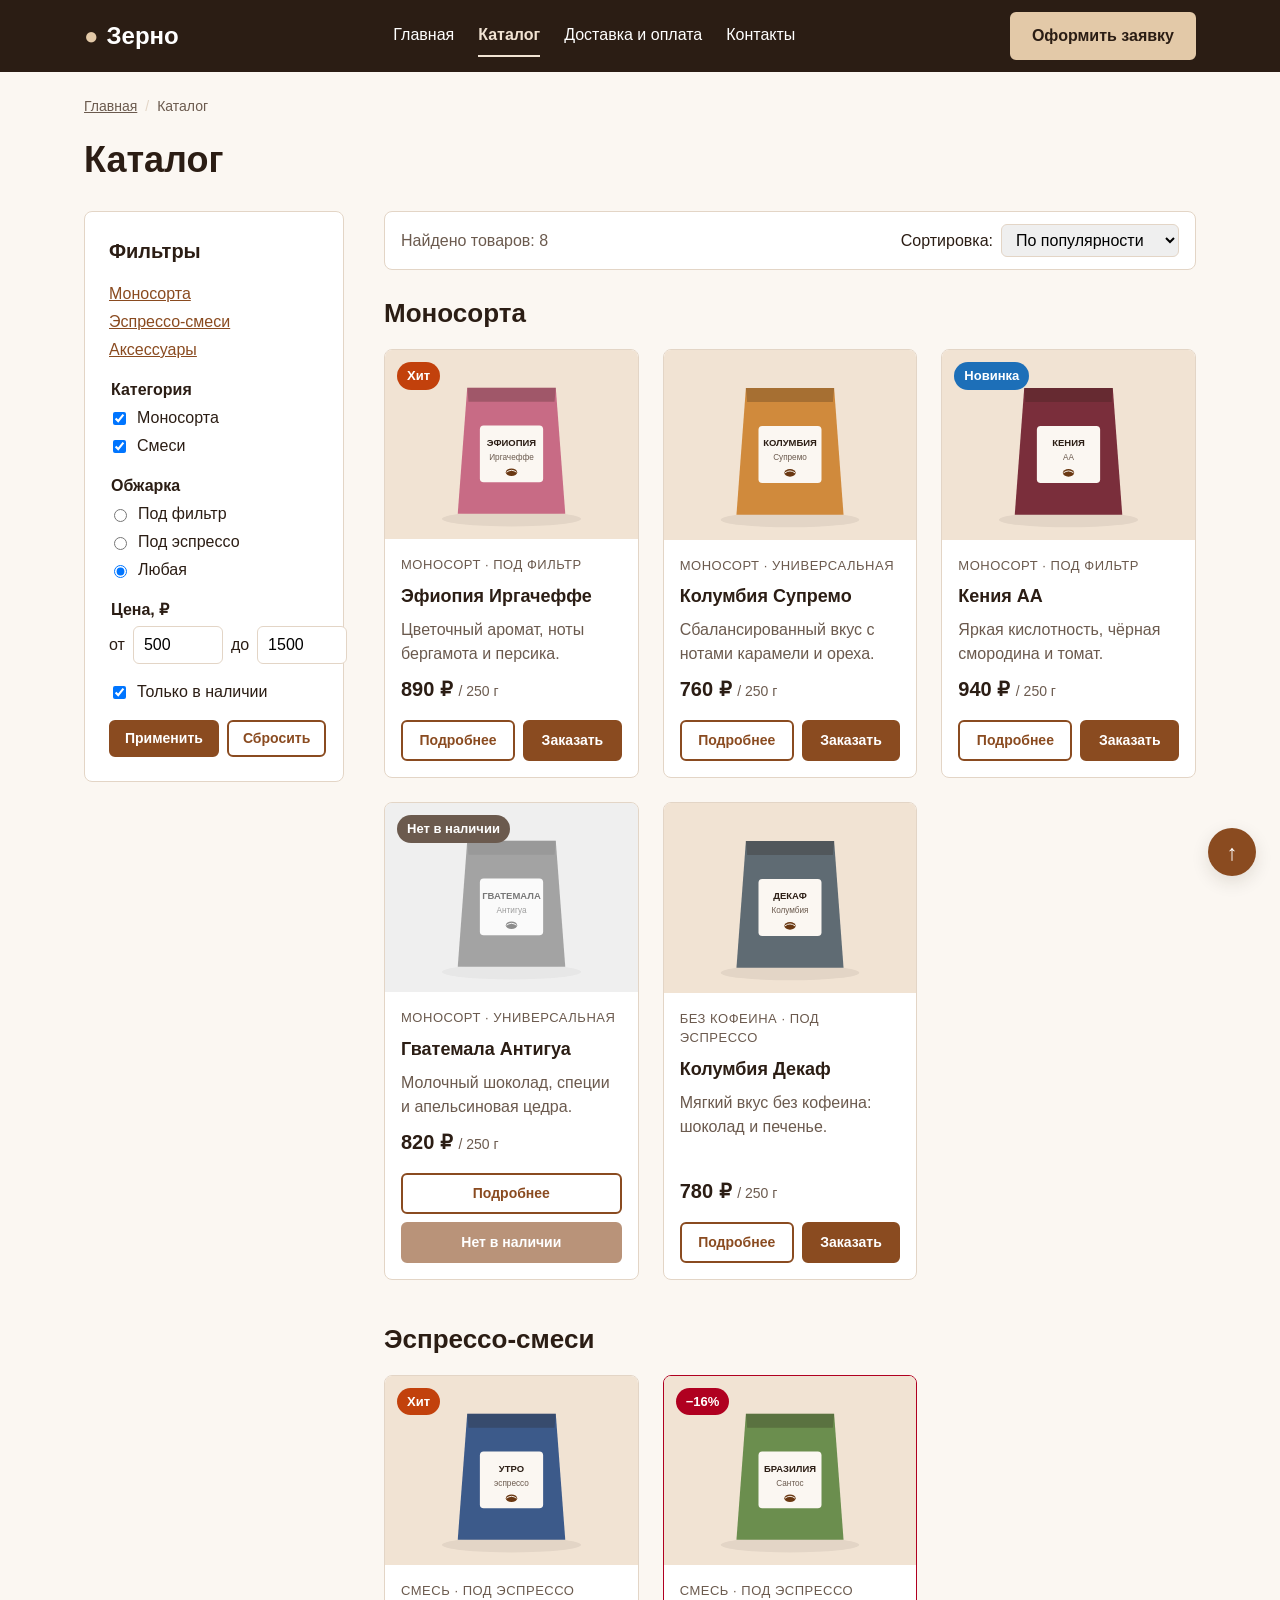
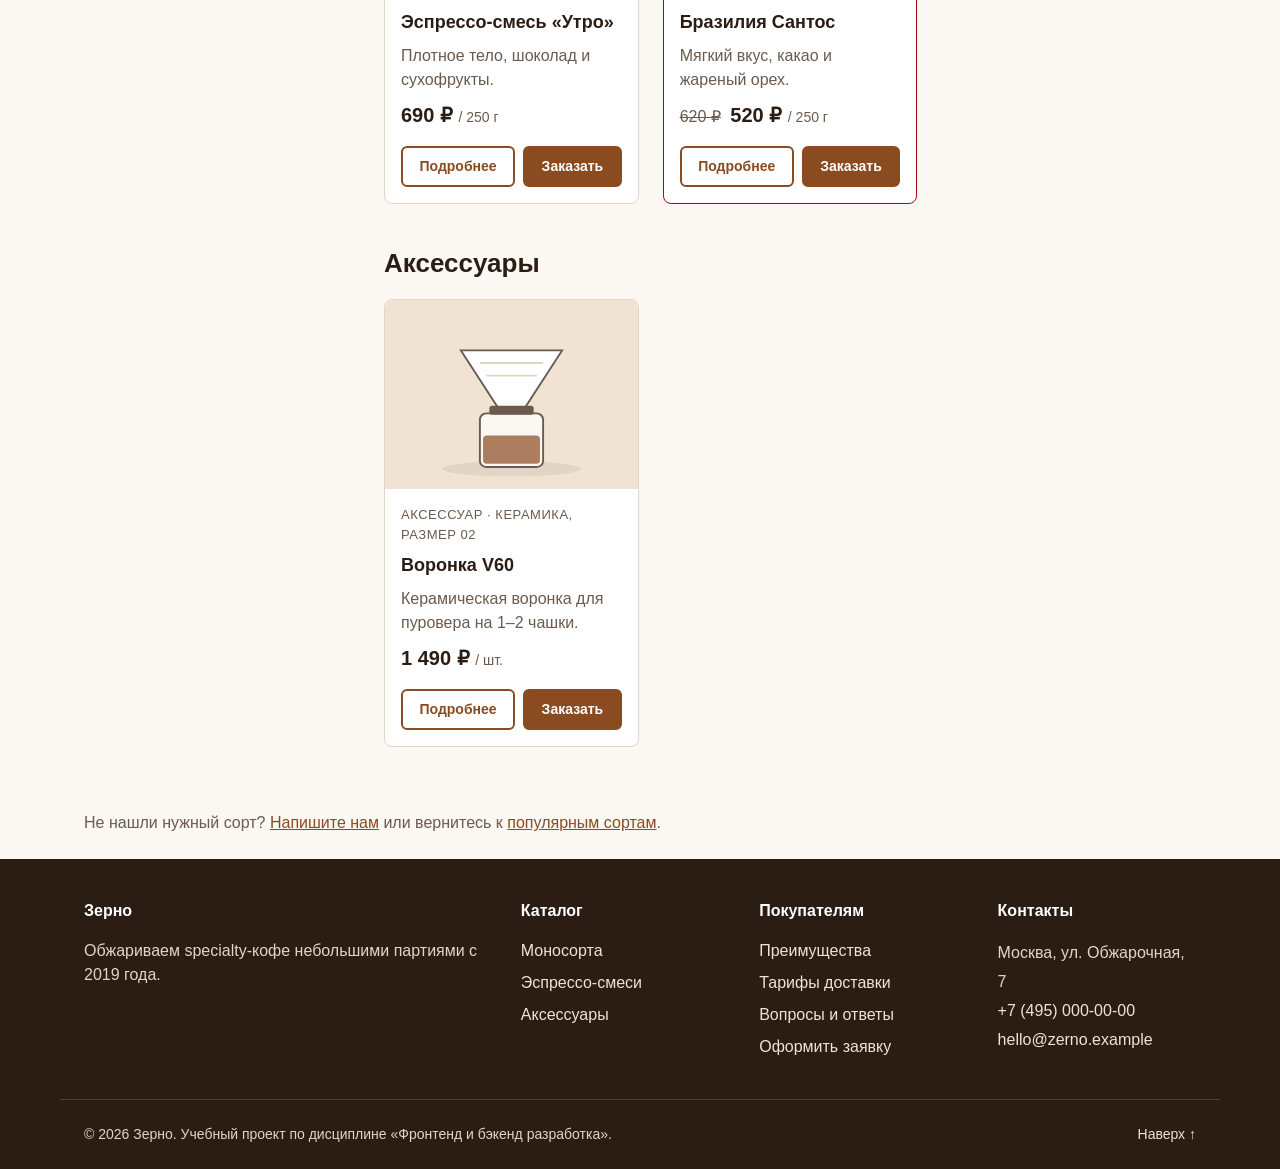
==== commit d62091b4: "feat: add product, order and delivery pages with self-improvements" ====
--- a/catalog.html
+++ b/catalog.html
@@ -6,8 +6,11 @@
   <title>Каталог кофе — Зерно</title>
   <meta name="description" content="Каталог кофе свежей обжарки: моносорта, эспрессо-смеси и аксессуары для заваривания.">
   <link rel="stylesheet" href="css/style.css">
+  <script src="js/main.js" defer></script>
 </head>
 <body id="top">
+  <a class="skip-link" href="#main">Перейти к содержимому</a>
+
   <header class="site-header">
     <div class="container site-header__inner">
       <a class="site-header__logo" href="index.html">
@@ -17,13 +20,15 @@
         <ul class="site-nav__list">
           <li class="site-nav__item"><a class="site-nav__link" href="index.html">Главная</a></li>
           <li class="site-nav__item"><a class="site-nav__link site-nav__link--active" href="catalog.html" aria-current="page">Каталог</a></li>
+          <li class="site-nav__item"><a class="site-nav__link" href="delivery.html">Доставка и оплата</a></li>
           <li class="site-nav__item"><a class="site-nav__link" href="contacts.html">Контакты</a></li>
         </ul>
       </nav>
+      <a class="button site-header__cta" href="order.html">Оформить заявку</a>
     </div>
   </header>
 
-  <main class="container">
+  <main class="container" id="main">
     <nav class="breadcrumbs" aria-label="Хлебные крошки">
       <ol class="breadcrumbs__list">
         <li class="breadcrumbs__item"><a class="breadcrumbs__link" href="index.html">Главная</a></li>
@@ -40,6 +45,7 @@
           <ul class="catalog-filters__links">
             <li><a class="catalog-filters__link" href="#mono">Моносорта</a></li>
             <li><a class="catalog-filters__link" href="#blends">Эспрессо-смеси</a></li>
+            <li><a class="catalog-filters__link" href="#accessories">Аксессуары</a></li>
           </ul>
         </nav>
         <form class="catalog-filters__form" action="#">
@@ -54,51 +60,108 @@
             <label class="catalog-filters__option"><input type="radio" name="roast" value="espresso"> Под эспрессо</label>
             <label class="catalog-filters__option"><input type="radio" name="roast" value="any" checked> Любая</label>
           </fieldset>
-          <button class="button" type="button">Применить</button>
+          <fieldset class="catalog-filters__group">
+            <legend class="catalog-filters__legend">Цена, ₽</legend>
+            <div class="catalog-filters__range">
+              <label class="catalog-filters__option">от <input class="catalog-filters__input" type="number" name="price-from" min="0" value="500"></label>
+              <label class="catalog-filters__option">до <input class="catalog-filters__input" type="number" name="price-to" min="0" value="1500"></label>
+            </div>
+          </fieldset>
+          <label class="catalog-filters__option"><input type="checkbox" name="in-stock" checked> Только в наличии</label>
+
+          <div class="catalog-filters__actions">
+            <button class="button button--small" type="button">Применить</button>
+            <button class="button button--small button--secondary" type="reset">Сбросить</button>
+          </div>
         </form>
       </aside>
 
       <div class="catalog__content">
+        <div class="catalog__toolbar">
+          <p class="catalog__count">Найдено товаров: 8</p>
+          <label class="catalog__sort">
+            Сортировка:
+            <select class="catalog__select" name="sort">
+              <option value="popular">По популярности</option>
+              <option value="price-asc">Сначала дешевле</option>
+              <option value="price-desc">Сначала дороже</option>
+            </select>
+          </label>
+        </div>
+
         <section class="catalog__section" id="mono">
           <h2 class="section-title">Моносорта</h2>
           <div class="product-grid">
-            <article class="product-card">
+            <article class="product-card product-card--hit">
+              <span class="product-card__badge">Хит</span>
               <img class="product-card__image" src="images/products/ethiopia.svg" alt="Эфиопия Иргачеффе" width="400" height="300" loading="lazy">
               <div class="product-card__body">
-                <p class="product-card__category">Моносорт</p>
+                <p class="product-card__category">Моносорт · Под фильтр</p>
                 <h3 class="product-card__title">Эфиопия Иргачеффе</h3>
                 <p class="product-card__description">Цветочный аромат, ноты бергамота и персика.</p>
                 <p class="product-card__price">890 ₽ <span class="product-card__unit">/ 250 г</span></p>
+                <div class="product-card__actions">
+                  <a class="button button--secondary" href="product.html">Подробнее</a>
+                  <button class="button product-card__button" type="button" data-product="Эфиопия Иргачеффе">Заказать</button>
+                </div>
               </div>
             </article>
 
             <article class="product-card">
               <img class="product-card__image" src="images/products/colombia.svg" alt="Колумбия Супремо" width="400" height="300" loading="lazy">
               <div class="product-card__body">
-                <p class="product-card__category">Моносорт</p>
+                <p class="product-card__category">Моносорт · Универсальная</p>
                 <h3 class="product-card__title">Колумбия Супремо</h3>
                 <p class="product-card__description">Сбалансированный вкус с нотами карамели и ореха.</p>
                 <p class="product-card__price">760 ₽ <span class="product-card__unit">/ 250 г</span></p>
-              </div>
-            </article>
-
-            <article class="product-card">
+                <div class="product-card__actions">
+                  <a class="button button--secondary" href="product.html">Подробнее</a>
+                  <button class="button product-card__button" type="button" data-product="Колумбия Супремо">Заказать</button>
+                </div>
+              </div>
+            </article>
+
+            <article class="product-card product-card--new">
+              <span class="product-card__badge">Новинка</span>
               <img class="product-card__image" src="images/products/kenya.svg" alt="Кения АА" width="400" height="300" loading="lazy">
               <div class="product-card__body">
-                <p class="product-card__category">Моносорт</p>
+                <p class="product-card__category">Моносорт · Под фильтр</p>
                 <h3 class="product-card__title">Кения АА</h3>
                 <p class="product-card__description">Яркая кислотность, чёрная смородина и томат.</p>
                 <p class="product-card__price">940 ₽ <span class="product-card__unit">/ 250 г</span></p>
-              </div>
-            </article>
-
-            <article class="product-card">
+                <div class="product-card__actions">
+                  <a class="button button--secondary" href="product.html">Подробнее</a>
+                  <button class="button product-card__button" type="button" data-product="Кения АА">Заказать</button>
+                </div>
+              </div>
+            </article>
+
+            <article class="product-card product-card--soldout">
+              <span class="product-card__badge">Нет в наличии</span>
               <img class="product-card__image" src="images/products/guatemala.svg" alt="Гватемала Антигуа" width="400" height="300" loading="lazy">
               <div class="product-card__body">
-                <p class="product-card__category">Моносорт</p>
+                <p class="product-card__category">Моносорт · Универсальная</p>
                 <h3 class="product-card__title">Гватемала Антигуа</h3>
                 <p class="product-card__description">Молочный шоколад, специи и апельсиновая цедра.</p>
                 <p class="product-card__price">820 ₽ <span class="product-card__unit">/ 250 г</span></p>
+                <div class="product-card__actions">
+                  <a class="button button--secondary" href="product.html">Подробнее</a>
+                  <button class="button product-card__button" type="button" disabled>Нет в наличии</button>
+                </div>
+              </div>
+            </article>
+
+            <article class="product-card">
+              <img class="product-card__image" src="images/products/decaf.svg" alt="Колумбия Декаф" width="400" height="300" loading="lazy">
+              <div class="product-card__body">
+                <p class="product-card__category">Без кофеина · Под эспрессо</p>
+                <h3 class="product-card__title">Колумбия Декаф</h3>
+                <p class="product-card__description">Мягкий вкус без кофеина: шоколад и печенье.</p>
+                <p class="product-card__price">780 ₽ <span class="product-card__unit">/ 250 г</span></p>
+                <div class="product-card__actions">
+                  <a class="button button--secondary" href="product.html">Подробнее</a>
+                  <button class="button product-card__button" type="button" data-product="Колумбия Декаф">Заказать</button>
+                </div>
               </div>
             </article>
           </div>
@@ -106,23 +169,51 @@
         <section class="catalog__section" id="blends">
           <h2 class="section-title">Эспрессо-смеси</h2>
           <div class="product-grid">
-            <article class="product-card">
+            <article class="product-card product-card--hit">
+              <span class="product-card__badge">Хит</span>
               <img class="product-card__image" src="images/products/utro.svg" alt="Эспрессо-смесь «Утро»" width="400" height="300" loading="lazy">
               <div class="product-card__body">
-                <p class="product-card__category">Смесь</p>
+                <p class="product-card__category">Смесь · Под эспрессо</p>
                 <h3 class="product-card__title">Эспрессо-смесь «Утро»</h3>
                 <p class="product-card__description">Плотное тело, шоколад и сухофрукты.</p>
                 <p class="product-card__price">690 ₽ <span class="product-card__unit">/ 250 г</span></p>
-              </div>
-            </article>
-
-            <article class="product-card">
+                <div class="product-card__actions">
+                  <a class="button button--secondary" href="product.html">Подробнее</a>
+                  <button class="button product-card__button" type="button" data-product="Эспрессо-смесь «Утро»">Заказать</button>
+                </div>
+              </div>
+            </article>
+
+            <article class="product-card product-card--discount">
+              <span class="product-card__badge">−16%</span>
               <img class="product-card__image" src="images/products/brazil.svg" alt="Бразилия Сантос" width="400" height="300" loading="lazy">
               <div class="product-card__body">
-                <p class="product-card__category">Смесь</p>
+                <p class="product-card__category">Смесь · Под эспрессо</p>
                 <h3 class="product-card__title">Бразилия Сантос</h3>
                 <p class="product-card__description">Мягкий вкус, какао и жареный орех.</p>
-                <p class="product-card__price">520 ₽ <span class="product-card__unit">/ 250 г</span></p>
+                <p class="product-card__price"><s class="product-card__price-old">620 ₽</s> 520 ₽ <span class="product-card__unit">/ 250 г</span></p>
+                <div class="product-card__actions">
+                  <a class="button button--secondary" href="product.html">Подробнее</a>
+                  <button class="button product-card__button" type="button" data-product="Бразилия Сантос">Заказать</button>
+                </div>
+              </div>
+            </article>
+          </div>
+        </section>
+        <section class="catalog__section" id="accessories">
+          <h2 class="section-title">Аксессуары</h2>
+          <div class="product-grid">
+            <article class="product-card">
+              <img class="product-card__image" src="images/products/v60.svg" alt="Воронка V60" width="400" height="300" loading="lazy">
+              <div class="product-card__body">
+                <p class="product-card__category">Аксессуар · Керамика, размер 02</p>
+                <h3 class="product-card__title">Воронка V60</h3>
+                <p class="product-card__description">Керамическая воронка для пуровера на 1–2 чашки.</p>
+                <p class="product-card__price">1 490 ₽ <span class="product-card__unit">/ шт.</span></p>
+                <div class="product-card__actions">
+                  <a class="button button--secondary" href="product.html">Подробнее</a>
+                  <button class="button product-card__button" type="button" data-product="Воронка V60">Заказать</button>
+                </div>
               </div>
             </article>
           </div>
@@ -145,14 +236,18 @@
       <nav class="site-footer__column" aria-label="Каталог">
         <h2 class="site-footer__title">Каталог</h2>
         <ul class="site-footer__list">
-            <li><a class="site-footer__link" href="catalog.html">Все товары</a></li>
+            <li><a class="site-footer__link" href="catalog.html#mono">Моносорта</a></li>
+            <li><a class="site-footer__link" href="catalog.html#blends">Эспрессо-смеси</a></li>
+            <li><a class="site-footer__link" href="catalog.html#accessories">Аксессуары</a></li>
         </ul>
       </nav>
       <nav class="site-footer__column" aria-label="Покупателям">
         <h2 class="site-footer__title">Покупателям</h2>
         <ul class="site-footer__list">
             <li><a class="site-footer__link" href="index.html#advantages">Преимущества</a></li>
-            <li><a class="site-footer__link" href="index.html#popular">Популярные сорта</a></li>
+            <li><a class="site-footer__link" href="delivery.html#tariffs">Тарифы доставки</a></li>
+            <li><a class="site-footer__link" href="delivery.html#faq">Вопросы и ответы</a></li>
+            <li><a class="site-footer__link" href="order.html">Оформить заявку</a></li>
         </ul>
       </nav>
       <section class="site-footer__column">
@@ -169,5 +264,73 @@
       <a class="site-footer__link" href="#top">Наверх ↑</a>
     </div>
   </footer>
+
+  <a class="to-top" href="#top" aria-label="Наверх">↑</a>
+
+  <dialog class="order-dialog" id="order-dialog" aria-labelledby="order-dialog-title">
+    <button class="order-dialog__close" type="button" data-dialog-close aria-label="Закрыть окно">×</button>
+    <h2 class="order-dialog__title" id="order-dialog-title">Быстрая заявка</h2>
+
+    <form class="order-form" id="order-form" action="#" method="post" novalidate>
+      <input id="selected-product" name="selected-product" type="hidden">
+
+      <p class="order-dialog__product">Товар: <strong id="selected-product-label">не выбран</strong></p>
+
+      <div class="order-form__field">
+        <label class="order-form__label" for="dialog-name">Имя <span class="order-form__required" aria-hidden="true">*</span></label>
+        <input class="order-form__input" id="dialog-name" name="name" type="text" placeholder="Введите ваше имя"
+          minlength="2" autocomplete="given-name" required>
+      </div>
+
+      <div class="order-form__field">
+        <label class="order-form__label" for="dialog-email">E-mail <span class="order-form__required" aria-hidden="true">*</span></label>
+        <input class="order-form__input" id="dialog-email" name="email" type="email" placeholder="name@example.com"
+          autocomplete="email" required>
+      </div>
+
+      <div class="order-form__field">
+        <label class="order-form__label" for="dialog-phone">Телефон <span class="order-form__required" aria-hidden="true">*</span></label>
+        <input class="order-form__input" id="dialog-phone" name="phone" type="tel" placeholder="+7 999 123-45-67"
+          pattern="^\+?[0-9\s\-\(\)]{10,18}$" autocomplete="tel" aria-describedby="dialog-phone-hint" required>
+        <small class="order-form__hint" id="dialog-phone-hint">Формат: +7 999 123-45-67</small>
+      </div>
+
+      <div class="order-form__field">
+        <label class="order-form__label" for="dialog-date">Желаемая дата доставки</label>
+        <input class="order-form__input" id="dialog-date" name="date" type="date" required>
+      </div>
+
+      <div class="order-form__field">
+        <label class="order-form__label" for="dialog-topic">Тема заявки</label>
+        <select class="order-form__input" id="dialog-topic" name="topic" required>
+          <option value="">Выберите тему</option>
+          <option value="order">Заказ кофе</option>
+          <option value="subscription">Подписка на кофе</option>
+          <option value="wholesale">Оптовая закупка</option>
+          <option value="question">Вопрос о товаре</option>
+        </select>
+      </div>
+
+      <div class="order-form__field">
+        <label class="order-form__label" for="dialog-comment">Комментарий</label>
+        <textarea class="order-form__input order-form__input--textarea" id="dialog-comment" name="comment" rows="4"
+          maxlength="500" placeholder="Например: позвоните перед доставкой"></textarea>
+      </div>
+
+      <div class="order-form__field order-form__field--checkbox">
+        <input class="order-form__checkbox" id="dialog-agree" name="agree" type="checkbox" required>
+        <label class="order-form__label" for="dialog-agree">Я согласен на обработку персональных данных</label>
+      </div>
+
+      <div class="order-form__actions">
+        <button class="button" type="submit">Отправить</button>
+        <button class="button button--secondary" type="button" data-dialog-close>Отмена</button>
+      </div>
+
+      <p class="order-form__success" role="status" hidden>
+        Спасибо! Заявка отправлена — мы свяжемся с вами в течение рабочего дня.
+      </p>
+    </form>
+  </dialog>
 </body>
 </html>
--- a/css/style.css
+++ b/css/style.css
@@ -831,3 +831,708 @@
   border-top: 1px solid rgba(255, 255, 255, 0.15);
   font-size: var(--font-size-sm);
 }
+
+/* =========================================================
+   Самостоятельные доработки КР №1
+   ========================================================= */
+
+/* ===============================
+   20. Доступность: skip-link
+   =============================== */
+.skip-link {
+  position: absolute;
+  top: -100px;
+  left: var(--space-md);
+  z-index: calc(var(--z-header) + 1);
+  padding: var(--space-sm) var(--space-md);
+  border-radius: var(--radius-sm);
+  background-color: var(--color-surface);
+  color: var(--color-primary);
+  font-weight: 700;
+}
+
+.skip-link:focus {
+  top: var(--space-md);
+}
+
+.site-header__cta {
+  border-color: var(--color-accent-strong);
+  background-color: var(--color-accent-strong);
+  color: var(--color-dark);
+}
+
+.site-header__cta:hover {
+  border-color: var(--color-surface);
+  background-color: var(--color-surface);
+  color: var(--color-dark);
+}
+
+.site-header__cta:focus-visible {
+  outline-color: var(--color-accent);
+}
+
+/* ===============================
+   21. Модификаторы карточки товара
+   =============================== */
+.product-card__badge {
+  position: absolute;
+  top: 12px;
+  left: 12px;
+  z-index: var(--z-badge);
+  padding: 4px 10px;
+  border-radius: var(--radius-round);
+  background-color: var(--color-dark);
+  color: var(--color-surface);
+  font-size: 13px;
+  font-weight: 700;
+}
+
+.product-card--hit .product-card__badge {
+  background-color: var(--color-hit);
+}
+
+.product-card--new .product-card__badge {
+  background-color: var(--color-new);
+}
+
+.product-card--discount .product-card__badge {
+  background-color: var(--color-discount);
+}
+
+.product-card--discount {
+  border-color: var(--color-discount);
+}
+
+.product-card--soldout .product-card__image {
+  filter: grayscale(1);
+  opacity: 0.6;
+}
+
+.product-card--soldout .product-card__badge {
+  background-color: var(--color-text-muted);
+}
+
+.product-card__price-old {
+  margin-right: var(--space-xs);
+  color: var(--color-text-muted);
+  font-size: var(--font-size-md);
+  font-weight: 400;
+}
+
+.product-card__actions {
+  display: flex;
+  flex-wrap: wrap;
+  gap: var(--space-sm);
+  margin-top: var(--space-sm);
+}
+
+.product-card__actions .button {
+  flex: 1 1 auto;
+  padding: 8px 12px;
+  font-size: var(--font-size-sm);
+}
+
+/* ===============================
+   22. Отзывы (reviews, review)
+   =============================== */
+.reviews__list {
+  display: grid;
+  grid-template-columns: repeat(auto-fit, minmax(220px, 1fr));
+  gap: var(--space-lg);
+}
+
+.review {
+  display: flex;
+  flex-direction: column;
+  justify-content: space-between;
+  gap: var(--space-md);
+  padding: var(--space-lg);
+  background-color: var(--color-surface);
+  border-radius: var(--radius-md);
+  box-shadow: var(--shadow-card);
+}
+
+.review__text {
+  font-style: italic;
+}
+
+.review__author {
+  display: flex;
+  flex-wrap: wrap;
+  justify-content: space-between;
+  gap: var(--space-sm);
+  color: var(--color-text-muted);
+  font-size: var(--font-size-sm);
+}
+
+.review__rating {
+  color: var(--color-hit);
+}
+
+/* ===============================
+   23. Панель каталога (catalog__toolbar)
+   =============================== */
+.catalog__toolbar {
+  display: flex;
+  flex-wrap: wrap;
+  align-items: center;
+  justify-content: space-between;
+  gap: var(--space-md);
+  margin-bottom: var(--space-lg);
+  padding: 12px var(--space-md);
+  background-color: var(--color-surface);
+  border: 1px solid var(--color-border);
+  border-radius: var(--radius-md);
+}
+
+.catalog__count {
+  color: var(--color-text-muted);
+}
+
+.catalog__sort {
+  display: flex;
+  align-items: center;
+  gap: var(--space-sm);
+}
+
+.catalog__select,
+.catalog-filters__input {
+  padding: 6px 10px;
+  border: 1px solid var(--color-border);
+  border-radius: var(--radius-sm);
+  font: inherit;
+}
+
+.catalog-filters__input {
+  width: 90px;
+}
+
+.catalog-filters__range {
+  display: flex;
+  gap: var(--space-sm);
+}
+
+.catalog-filters__actions {
+  display: flex;
+  gap: var(--space-sm);
+}
+
+.catalog-filters__link:hover {
+  text-decoration: none;
+}
+
+/* ===============================
+   24. Кнопка «Наверх» (to-top) — fixed
+   =============================== */
+.to-top {
+  position: fixed;
+  right: var(--space-lg);
+  bottom: var(--space-lg);
+  z-index: var(--z-fixed);
+  display: flex;
+  align-items: center;
+  justify-content: center;
+  width: 48px;
+  height: 48px;
+  border-radius: 50%;
+  background-color: var(--color-primary);
+  color: var(--color-surface);
+  font-size: 22px;
+  text-decoration: none;
+  box-shadow: var(--shadow-card);
+  transition: background-color var(--transition), transform var(--transition);
+}
+
+.to-top:hover {
+  background-color: var(--color-primary-dark);
+  color: var(--color-surface);
+  transform: translateY(-3px);
+}
+
+/* ===============================
+   25. Модальное окно — доработки
+   =============================== */
+.order-dialog {
+  position: relative;
+}
+
+.order-dialog__close {
+  position: absolute;
+  top: 12px;
+  right: 12px;
+  width: 40px;
+  height: 40px;
+  border: none;
+  border-radius: 50%;
+  background-color: var(--color-accent);
+  color: var(--color-text);
+  font-size: 24px;
+  line-height: 1;
+  cursor: pointer;
+  transition: background-color var(--transition);
+}
+
+.order-dialog__close:hover {
+  background-color: var(--color-accent-strong);
+}
+
+.order-dialog__product {
+  margin-bottom: var(--space-md);
+  padding: 10px var(--space-md);
+  border-radius: var(--radius-sm);
+  background-color: var(--color-accent);
+}
+
+/* ===============================
+   26. Форма — доработки
+   =============================== */
+.order-form--card {
+  padding: var(--space-xl);
+  background-color: var(--color-surface);
+  border: 1px solid var(--color-border);
+  border-radius: var(--radius-lg);
+}
+
+.order-form__required {
+  color: var(--color-danger);
+}
+
+.order-form__fieldset {
+  margin: 0 0 var(--space-md);
+  padding: 0;
+  border: none;
+}
+
+.order-form__options {
+  display: flex;
+  flex-wrap: wrap;
+  gap: var(--space-sm) var(--space-lg);
+  margin-top: var(--space-sm);
+}
+
+.order-form__option {
+  display: flex;
+  align-items: center;
+  gap: var(--space-xs);
+  cursor: pointer;
+}
+
+.order-form__success {
+  margin-top: var(--space-lg);
+  padding: var(--space-md);
+  border-left: 4px solid var(--color-success);
+  border-radius: var(--radius-sm);
+  background-color: var(--color-success-bg);
+}
+
+/* ===============================
+   27. Страница товара (product-detail) — Grid
+   =============================== */
+.product-detail {
+  display: grid;
+  grid-template-columns: repeat(2, minmax(0, 1fr));
+  gap: var(--space-xl);
+  margin-bottom: var(--space-xxl);
+}
+
+.product-detail__gallery {
+  position: relative;
+  align-self: start;
+  overflow: hidden;
+  border-radius: var(--radius-lg);
+}
+
+.product-detail__image {
+  width: 100%;
+}
+
+.product-detail__badge {
+  position: absolute;
+  top: var(--space-md);
+  left: var(--space-md);
+  z-index: var(--z-badge);
+  padding: 6px 14px;
+  border-radius: var(--radius-round);
+  background-color: var(--color-hit);
+  color: var(--color-surface);
+  font-weight: 700;
+}
+
+.product-detail__info {
+  display: flex;
+  flex-direction: column;
+  gap: var(--space-md);
+}
+
+.product-detail__category,
+.product-detail__rating,
+.product-detail__stock {
+  color: var(--color-text-muted);
+}
+
+.product-detail__rating span {
+  color: var(--color-hit);
+}
+
+.product-detail__stock {
+  color: var(--color-success);
+  font-weight: 600;
+}
+
+.product-detail__title {
+  font-size: 40px;
+  line-height: 1.15;
+}
+
+.product-detail__notes {
+  display: flex;
+  flex-wrap: wrap;
+  gap: var(--space-sm);
+  list-style: none;
+}
+
+.tag {
+  padding: 4px 12px;
+  border-radius: var(--radius-round);
+  background-color: var(--color-accent);
+  font-size: var(--font-size-sm);
+}
+
+.product-detail__options {
+  display: flex;
+  flex-wrap: wrap;
+  gap: var(--space-sm);
+  margin: 0;
+  padding: 0;
+  border: none;
+}
+
+.product-detail__legend {
+  margin-bottom: var(--space-sm);
+  font-weight: 700;
+}
+
+.option-chip {
+  position: relative;
+  cursor: pointer;
+}
+
+.option-chip__input {
+  position: absolute;
+  opacity: 0;
+}
+
+.option-chip__label {
+  display: block;
+  padding: 8px 14px;
+  border: 2px solid var(--color-border);
+  border-radius: var(--radius-sm);
+  background-color: var(--color-surface);
+  transition: border-color var(--transition), background-color var(--transition);
+}
+
+.option-chip:hover .option-chip__label {
+  border-color: var(--color-primary);
+}
+
+.option-chip__input:checked + .option-chip__label {
+  border-color: var(--color-primary);
+  background-color: var(--color-accent);
+  font-weight: 700;
+}
+
+.option-chip__input:focus-visible + .option-chip__label {
+  outline: 2px solid var(--color-primary);
+  outline-offset: 2px;
+}
+
+.product-detail__price {
+  font-size: 32px;
+  font-weight: 700;
+}
+
+.product-detail__unit {
+  color: var(--color-text-muted);
+  font-size: var(--font-size-md);
+  font-weight: 400;
+}
+
+.product-detail__actions {
+  display: flex;
+  flex-wrap: wrap;
+  gap: var(--space-md);
+}
+
+.product-info {
+  display: grid;
+  grid-template-columns: minmax(0, 1fr) 300px;
+  align-items: start;
+  gap: var(--space-xl);
+  margin-bottom: var(--space-xxl);
+}
+
+.brew-tips {
+  padding: var(--space-lg);
+  background-color: var(--color-dark);
+  border-radius: var(--radius-md);
+  color: var(--color-border);
+}
+
+.brew-tips__title {
+  margin-bottom: var(--space-md);
+  color: var(--color-surface);
+  font-size: var(--font-size-lg);
+}
+
+.brew-tips__list {
+  display: flex;
+  flex-direction: column;
+  gap: var(--space-sm);
+  margin-bottom: var(--space-md);
+  padding-left: var(--space-lg);
+}
+
+.brew-tips__link {
+  color: var(--color-accent);
+}
+
+.brew-tips__link:hover {
+  color: var(--color-surface);
+}
+
+.related {
+  margin-bottom: var(--space-xxl);
+}
+
+/* ===============================
+   28. Таблица (spec-table)
+   =============================== */
+.table-wrapper {
+  overflow-x: auto;
+}
+
+.spec-table {
+  width: 100%;
+  border-collapse: collapse;
+  background-color: var(--color-surface);
+  border-radius: var(--radius-md);
+  overflow: hidden;
+  box-shadow: 0 0 0 1px var(--color-border);
+}
+
+.spec-table__caption {
+  padding-bottom: var(--space-sm);
+  color: var(--color-text-muted);
+  font-size: var(--font-size-sm);
+  text-align: left;
+  caption-side: top;
+}
+
+.spec-table__head {
+  padding: 12px var(--space-md);
+  background-color: var(--color-dark);
+  color: var(--color-surface);
+  text-align: left;
+}
+
+.spec-table__head--accent {
+  background-color: var(--color-primary);
+}
+
+.spec-table__name,
+.spec-table__value {
+  padding: 12px var(--space-md);
+  border-top: 1px solid var(--color-border);
+  text-align: left;
+  vertical-align: top;
+}
+
+.spec-table__name {
+  width: 40%;
+  font-weight: 600;
+}
+
+.spec-table tbody tr:nth-child(even) {
+  background-color: var(--color-bg);
+}
+
+.spec-table tbody tr:hover {
+  background-color: var(--color-accent);
+}
+
+.spec-table--compare .spec-table__name {
+  width: 22%;
+}
+
+/* ===============================
+   29. Оформление заявки (steps, order, order-summary)
+   =============================== */
+.steps {
+  display: flex;
+  flex-wrap: wrap;
+  gap: var(--space-sm);
+  margin-bottom: var(--space-xl);
+  list-style: none;
+  counter-reset: step;
+}
+
+.steps__item {
+  display: flex;
+  align-items: center;
+  gap: var(--space-sm);
+  padding: 8px 16px 8px 8px;
+  border-radius: var(--radius-round);
+  background-color: var(--color-surface);
+  border: 1px solid var(--color-border);
+  color: var(--color-text-muted);
+  counter-increment: step;
+}
+
+.steps__item::before {
+  content: counter(step);
+  display: flex;
+  align-items: center;
+  justify-content: center;
+  width: 28px;
+  height: 28px;
+  border-radius: 50%;
+  background-color: var(--color-accent);
+  font-weight: 700;
+}
+
+.steps__item--active {
+  border-color: var(--color-primary);
+  color: var(--color-text);
+  font-weight: 700;
+}
+
+.steps__item--active::before {
+  background-color: var(--color-primary);
+  color: var(--color-surface);
+}
+
+.order {
+  display: grid;
+  grid-template-columns: minmax(0, 1fr) 320px;
+  align-items: start;
+  gap: var(--space-xl);
+  margin-bottom: var(--space-xxl);
+}
+
+.order-summary {
+  position: sticky;
+  top: calc(var(--header-height) + var(--space-md));
+  padding: var(--space-lg);
+  background-color: var(--color-accent);
+  border-radius: var(--radius-lg);
+}
+
+.order-summary__title {
+  margin-bottom: var(--space-md);
+  font-size: var(--font-size-lg);
+}
+
+.order-summary__list {
+  display: flex;
+  flex-direction: column;
+  gap: 12px;
+  margin-bottom: var(--space-md);
+  list-style: none;
+}
+
+.order-summary__item {
+  padding-left: 28px;
+  position: relative;
+}
+
+.order-summary__item::before {
+  content: "✓";
+  position: absolute;
+  left: 0;
+  color: var(--color-success);
+  font-weight: 700;
+}
+
+.order-summary__note {
+  font-size: var(--font-size-sm);
+}
+
+/* ===============================
+   30. Доставка и оплата (payment, faq)
+   =============================== */
+.delivery,
+.payment,
+.faq {
+  margin-bottom: var(--space-xxl);
+}
+
+.payment__list {
+  display: grid;
+  grid-template-columns: repeat(auto-fit, minmax(220px, 1fr));
+  gap: var(--space-lg);
+  list-style: none;
+}
+
+.payment__item {
+  padding: var(--space-lg);
+  background-color: var(--color-surface);
+  border: 1px solid var(--color-border);
+  border-top: 4px solid var(--color-primary);
+  border-radius: var(--radius-md);
+}
+
+.payment__title {
+  margin-bottom: var(--space-sm);
+  font-size: 18px;
+}
+
+.payment__text {
+  color: var(--color-text-muted);
+}
+
+.faq__list {
+  display: flex;
+  flex-direction: column;
+  gap: 12px;
+  max-width: 820px;
+}
+
+.faq__item {
+  background-color: var(--color-surface);
+  border: 1px solid var(--color-border);
+  border-radius: var(--radius-md);
+}
+
+.faq__item[open] {
+  border-color: var(--color-primary);
+}
+
+.faq__question {
+  padding: var(--space-md) var(--space-lg);
+  font-weight: 600;
+  cursor: pointer;
+}
+
+.faq__question:hover {
+  color: var(--color-primary);
+}
+
+.faq__answer {
+  padding: 0 var(--space-lg) var(--space-md);
+  color: var(--color-text-muted);
+}
+
+/* ===============================
+   31. Уменьшение анимаций
+   =============================== */
+@media (prefers-reduced-motion: reduce) {
+  html {
+    scroll-behavior: auto;
+  }
+
+  *,
+  *::before,
+  *::after {
+    transition: none !important;
+  }
+}
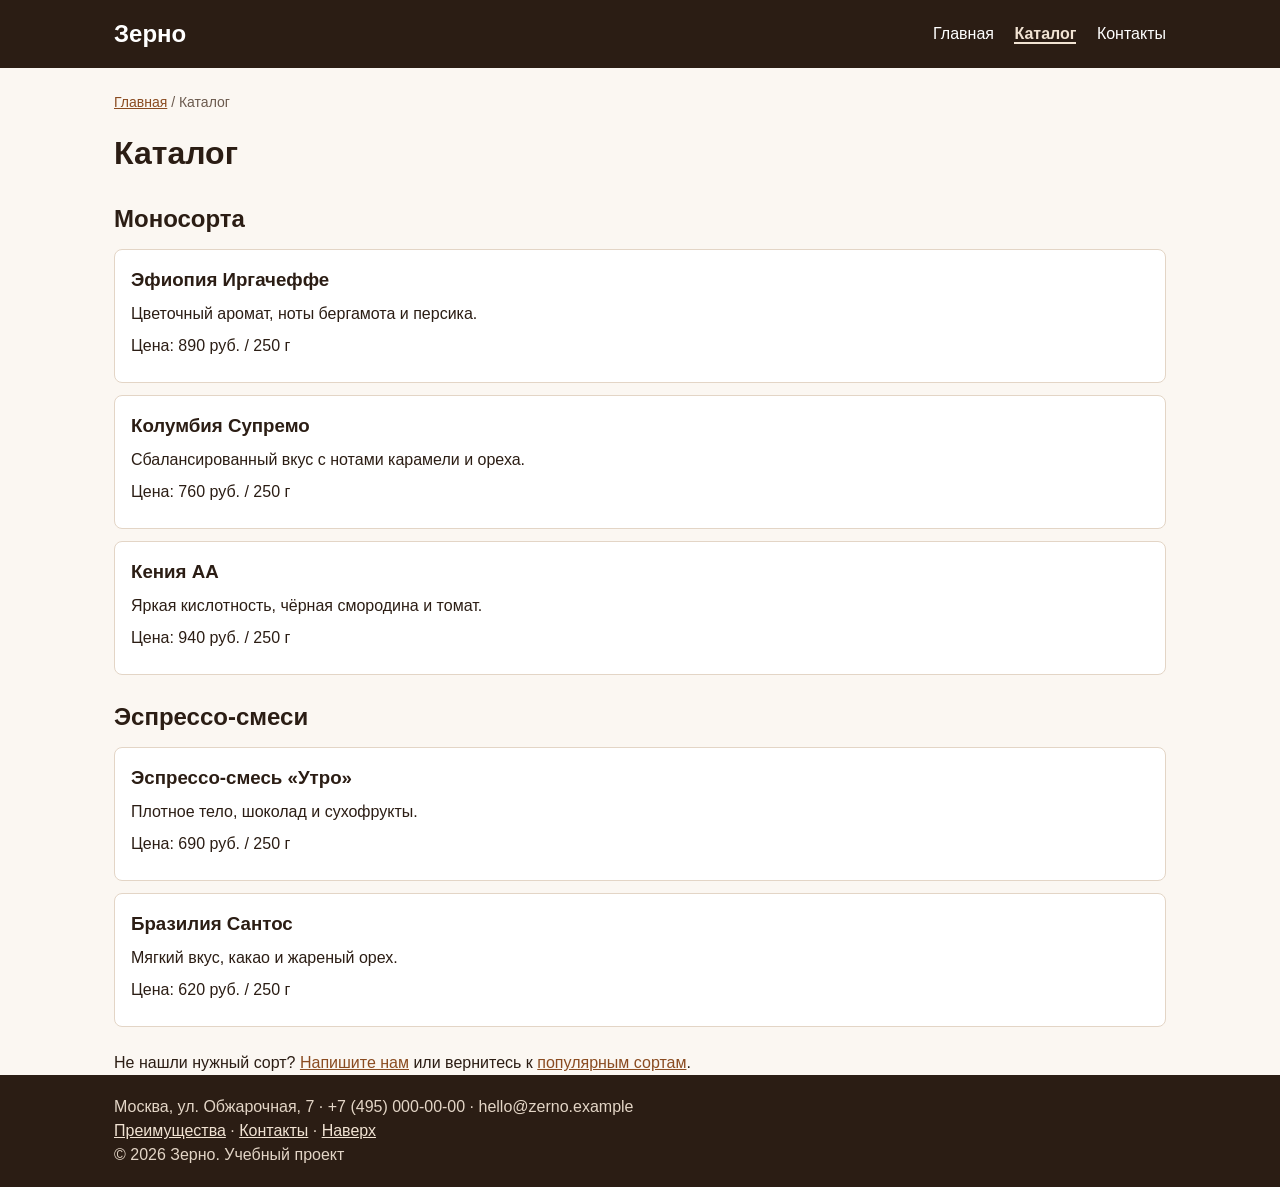
==== commit abeba54a: "Merge pull request #5 from kikimor0607/feature/multi-page-navigation feat: add multi-page structure " ====
--- a/catalog.html
+++ b/catalog.html
@@ -6,331 +6,77 @@
   <title>Каталог кофе — Зерно</title>
   <meta name="description" content="Каталог кофе свежей обжарки: моносорта, эспрессо-смеси и аксессуары для заваривания.">
   <link rel="stylesheet" href="css/style.css">
-  <script src="js/main.js" defer></script>
 </head>
 <body id="top">
-  <a class="skip-link" href="#main">Перейти к содержимому</a>
-
-  <header class="site-header">
-    <div class="container site-header__inner">
-      <a class="site-header__logo" href="index.html">
-        <span class="site-header__logo-mark" aria-hidden="true">●</span> Зерно
-      </a>
-      <nav class="site-nav" aria-label="Основная навигация">
-        <ul class="site-nav__list">
-          <li class="site-nav__item"><a class="site-nav__link" href="index.html">Главная</a></li>
-          <li class="site-nav__item"><a class="site-nav__link site-nav__link--active" href="catalog.html" aria-current="page">Каталог</a></li>
-          <li class="site-nav__item"><a class="site-nav__link" href="delivery.html">Доставка и оплата</a></li>
-          <li class="site-nav__item"><a class="site-nav__link" href="contacts.html">Контакты</a></li>
+  <header class="header">
+    <div class="container header-inner">
+      <a class="logo" href="index.html">Зерно</a>
+      <nav class="nav" aria-label="Основная навигация">
+        <ul class="menu">
+          <li><a href="index.html">Главная</a></li>
+          <li><a href="catalog.html" aria-current="page">Каталог</a></li>
+          <li><a href="contacts.html">Контакты</a></li>
         </ul>
       </nav>
-      <a class="button site-header__cta" href="order.html">Оформить заявку</a>
     </div>
   </header>
 
-  <main class="container" id="main">
+  <main class="container">
     <nav class="breadcrumbs" aria-label="Хлебные крошки">
-      <ol class="breadcrumbs__list">
-        <li class="breadcrumbs__item"><a class="breadcrumbs__link" href="index.html">Главная</a></li>
-        <li class="breadcrumbs__item" aria-current="page">Каталог</li>
-      </ol>
+      <a href="index.html">Главная</a> / <span aria-current="page">Каталог</span>
     </nav>
 
-    <h1 class="page-title">Каталог</h1>
+    <h1>Каталог</h1>
 
-    <div class="catalog">
-      <aside class="catalog-filters" aria-label="Фильтры каталога">
-        <h2 class="catalog-filters__title">Фильтры</h2>
-        <nav aria-label="Категории каталога">
-          <ul class="catalog-filters__links">
-            <li><a class="catalog-filters__link" href="#mono">Моносорта</a></li>
-            <li><a class="catalog-filters__link" href="#blends">Эспрессо-смеси</a></li>
-            <li><a class="catalog-filters__link" href="#accessories">Аксессуары</a></li>
-          </ul>
-        </nav>
-        <form class="catalog-filters__form" action="#">
-          <fieldset class="catalog-filters__group">
-            <legend class="catalog-filters__legend">Категория</legend>
-            <label class="catalog-filters__option"><input type="checkbox" name="category" value="mono" checked> Моносорта</label>
-            <label class="catalog-filters__option"><input type="checkbox" name="category" value="blend" checked> Смеси</label>
-          </fieldset>
-          <fieldset class="catalog-filters__group">
-            <legend class="catalog-filters__legend">Обжарка</legend>
-            <label class="catalog-filters__option"><input type="radio" name="roast" value="filter"> Под фильтр</label>
-            <label class="catalog-filters__option"><input type="radio" name="roast" value="espresso"> Под эспрессо</label>
-            <label class="catalog-filters__option"><input type="radio" name="roast" value="any" checked> Любая</label>
-          </fieldset>
-          <fieldset class="catalog-filters__group">
-            <legend class="catalog-filters__legend">Цена, ₽</legend>
-            <div class="catalog-filters__range">
-              <label class="catalog-filters__option">от <input class="catalog-filters__input" type="number" name="price-from" min="0" value="500"></label>
-              <label class="catalog-filters__option">до <input class="catalog-filters__input" type="number" name="price-to" min="0" value="1500"></label>
-            </div>
-          </fieldset>
-          <label class="catalog-filters__option"><input type="checkbox" name="in-stock" checked> Только в наличии</label>
+    <section id="mono">
+      <h2>Моносорта</h2>
+      <article class="product">
+        <h3>Эфиопия Иргачеффе</h3>
+        <p>Цветочный аромат, ноты бергамота и персика.</p>
+        <p>Цена: 890 руб. / 250 г</p>
+      </article>
+      <article class="product">
+        <h3>Колумбия Супремо</h3>
+        <p>Сбалансированный вкус с нотами карамели и ореха.</p>
+        <p>Цена: 760 руб. / 250 г</p>
+      </article>
+      <article class="product">
+        <h3>Кения АА</h3>
+        <p>Яркая кислотность, чёрная смородина и томат.</p>
+        <p>Цена: 940 руб. / 250 г</p>
+      </article>
+    </section>
 
-          <div class="catalog-filters__actions">
-            <button class="button button--small" type="button">Применить</button>
-            <button class="button button--small button--secondary" type="reset">Сбросить</button>
-          </div>
-        </form>
-      </aside>
+    <section id="blends">
+      <h2>Эспрессо-смеси</h2>
+      <article class="product">
+        <h3>Эспрессо-смесь «Утро»</h3>
+        <p>Плотное тело, шоколад и сухофрукты.</p>
+        <p>Цена: 690 руб. / 250 г</p>
+      </article>
+      <article class="product">
+        <h3>Бразилия Сантос</h3>
+        <p>Мягкий вкус, какао и жареный орех.</p>
+        <p>Цена: 620 руб. / 250 г</p>
+      </article>
+    </section>
 
-      <div class="catalog__content">
-        <div class="catalog__toolbar">
-          <p class="catalog__count">Найдено товаров: 8</p>
-          <label class="catalog__sort">
-            Сортировка:
-            <select class="catalog__select" name="sort">
-              <option value="popular">По популярности</option>
-              <option value="price-asc">Сначала дешевле</option>
-              <option value="price-desc">Сначала дороже</option>
-            </select>
-          </label>
-        </div>
-
-        <section class="catalog__section" id="mono">
-          <h2 class="section-title">Моносорта</h2>
-          <div class="product-grid">
-            <article class="product-card product-card--hit">
-              <span class="product-card__badge">Хит</span>
-              <img class="product-card__image" src="images/products/ethiopia.svg" alt="Эфиопия Иргачеффе" width="400" height="300" loading="lazy">
-              <div class="product-card__body">
-                <p class="product-card__category">Моносорт · Под фильтр</p>
-                <h3 class="product-card__title">Эфиопия Иргачеффе</h3>
-                <p class="product-card__description">Цветочный аромат, ноты бергамота и персика.</p>
-                <p class="product-card__price">890 ₽ <span class="product-card__unit">/ 250 г</span></p>
-                <div class="product-card__actions">
-                  <a class="button button--secondary" href="product.html">Подробнее</a>
-                  <button class="button product-card__button" type="button" data-product="Эфиопия Иргачеффе">Заказать</button>
-                </div>
-              </div>
-            </article>
-
-            <article class="product-card">
-              <img class="product-card__image" src="images/products/colombia.svg" alt="Колумбия Супремо" width="400" height="300" loading="lazy">
-              <div class="product-card__body">
-                <p class="product-card__category">Моносорт · Универсальная</p>
-                <h3 class="product-card__title">Колумбия Супремо</h3>
-                <p class="product-card__description">Сбалансированный вкус с нотами карамели и ореха.</p>
-                <p class="product-card__price">760 ₽ <span class="product-card__unit">/ 250 г</span></p>
-                <div class="product-card__actions">
-                  <a class="button button--secondary" href="product.html">Подробнее</a>
-                  <button class="button product-card__button" type="button" data-product="Колумбия Супремо">Заказать</button>
-                </div>
-              </div>
-            </article>
-
-            <article class="product-card product-card--new">
-              <span class="product-card__badge">Новинка</span>
-              <img class="product-card__image" src="images/products/kenya.svg" alt="Кения АА" width="400" height="300" loading="lazy">
-              <div class="product-card__body">
-                <p class="product-card__category">Моносорт · Под фильтр</p>
-                <h3 class="product-card__title">Кения АА</h3>
-                <p class="product-card__description">Яркая кислотность, чёрная смородина и томат.</p>
-                <p class="product-card__price">940 ₽ <span class="product-card__unit">/ 250 г</span></p>
-                <div class="product-card__actions">
-                  <a class="button button--secondary" href="product.html">Подробнее</a>
-                  <button class="button product-card__button" type="button" data-product="Кения АА">Заказать</button>
-                </div>
-              </div>
-            </article>
-
-            <article class="product-card product-card--soldout">
-              <span class="product-card__badge">Нет в наличии</span>
-              <img class="product-card__image" src="images/products/guatemala.svg" alt="Гватемала Антигуа" width="400" height="300" loading="lazy">
-              <div class="product-card__body">
-                <p class="product-card__category">Моносорт · Универсальная</p>
-                <h3 class="product-card__title">Гватемала Антигуа</h3>
-                <p class="product-card__description">Молочный шоколад, специи и апельсиновая цедра.</p>
-                <p class="product-card__price">820 ₽ <span class="product-card__unit">/ 250 г</span></p>
-                <div class="product-card__actions">
-                  <a class="button button--secondary" href="product.html">Подробнее</a>
-                  <button class="button product-card__button" type="button" disabled>Нет в наличии</button>
-                </div>
-              </div>
-            </article>
-
-            <article class="product-card">
-              <img class="product-card__image" src="images/products/decaf.svg" alt="Колумбия Декаф" width="400" height="300" loading="lazy">
-              <div class="product-card__body">
-                <p class="product-card__category">Без кофеина · Под эспрессо</p>
-                <h3 class="product-card__title">Колумбия Декаф</h3>
-                <p class="product-card__description">Мягкий вкус без кофеина: шоколад и печенье.</p>
-                <p class="product-card__price">780 ₽ <span class="product-card__unit">/ 250 г</span></p>
-                <div class="product-card__actions">
-                  <a class="button button--secondary" href="product.html">Подробнее</a>
-                  <button class="button product-card__button" type="button" data-product="Колумбия Декаф">Заказать</button>
-                </div>
-              </div>
-            </article>
-          </div>
-        </section>
-        <section class="catalog__section" id="blends">
-          <h2 class="section-title">Эспрессо-смеси</h2>
-          <div class="product-grid">
-            <article class="product-card product-card--hit">
-              <span class="product-card__badge">Хит</span>
-              <img class="product-card__image" src="images/products/utro.svg" alt="Эспрессо-смесь «Утро»" width="400" height="300" loading="lazy">
-              <div class="product-card__body">
-                <p class="product-card__category">Смесь · Под эспрессо</p>
-                <h3 class="product-card__title">Эспрессо-смесь «Утро»</h3>
-                <p class="product-card__description">Плотное тело, шоколад и сухофрукты.</p>
-                <p class="product-card__price">690 ₽ <span class="product-card__unit">/ 250 г</span></p>
-                <div class="product-card__actions">
-                  <a class="button button--secondary" href="product.html">Подробнее</a>
-                  <button class="button product-card__button" type="button" data-product="Эспрессо-смесь «Утро»">Заказать</button>
-                </div>
-              </div>
-            </article>
-
-            <article class="product-card product-card--discount">
-              <span class="product-card__badge">−16%</span>
-              <img class="product-card__image" src="images/products/brazil.svg" alt="Бразилия Сантос" width="400" height="300" loading="lazy">
-              <div class="product-card__body">
-                <p class="product-card__category">Смесь · Под эспрессо</p>
-                <h3 class="product-card__title">Бразилия Сантос</h3>
-                <p class="product-card__description">Мягкий вкус, какао и жареный орех.</p>
-                <p class="product-card__price"><s class="product-card__price-old">620 ₽</s> 520 ₽ <span class="product-card__unit">/ 250 г</span></p>
-                <div class="product-card__actions">
-                  <a class="button button--secondary" href="product.html">Подробнее</a>
-                  <button class="button product-card__button" type="button" data-product="Бразилия Сантос">Заказать</button>
-                </div>
-              </div>
-            </article>
-          </div>
-        </section>
-        <section class="catalog__section" id="accessories">
-          <h2 class="section-title">Аксессуары</h2>
-          <div class="product-grid">
-            <article class="product-card">
-              <img class="product-card__image" src="images/products/v60.svg" alt="Воронка V60" width="400" height="300" loading="lazy">
-              <div class="product-card__body">
-                <p class="product-card__category">Аксессуар · Керамика, размер 02</p>
-                <h3 class="product-card__title">Воронка V60</h3>
-                <p class="product-card__description">Керамическая воронка для пуровера на 1–2 чашки.</p>
-                <p class="product-card__price">1 490 ₽ <span class="product-card__unit">/ шт.</span></p>
-                <div class="product-card__actions">
-                  <a class="button button--secondary" href="product.html">Подробнее</a>
-                  <button class="button product-card__button" type="button" data-product="Воронка V60">Заказать</button>
-                </div>
-              </div>
-            </article>
-          </div>
-        </section>
-      </div>
-    </div>
-
-    <p class="page-note">
+    <p>
       Не нашли нужный сорт? <a href="contacts.html#feedback">Напишите нам</a>
       или вернитесь к <a href="index.html#popular">популярным сортам</a>.
     </p>
   </main>
 
-  <footer class="site-footer" id="contacts">
-    <div class="container site-footer__inner">
-      <section class="site-footer__column">
-        <h2 class="site-footer__title">Зерно</h2>
-        <p class="site-footer__text">Обжариваем specialty-кофе небольшими партиями с 2019 года.</p>
-      </section>
-      <nav class="site-footer__column" aria-label="Каталог">
-        <h2 class="site-footer__title">Каталог</h2>
-        <ul class="site-footer__list">
-            <li><a class="site-footer__link" href="catalog.html#mono">Моносорта</a></li>
-            <li><a class="site-footer__link" href="catalog.html#blends">Эспрессо-смеси</a></li>
-            <li><a class="site-footer__link" href="catalog.html#accessories">Аксессуары</a></li>
-        </ul>
-      </nav>
-      <nav class="site-footer__column" aria-label="Покупателям">
-        <h2 class="site-footer__title">Покупателям</h2>
-        <ul class="site-footer__list">
-            <li><a class="site-footer__link" href="index.html#advantages">Преимущества</a></li>
-            <li><a class="site-footer__link" href="delivery.html#tariffs">Тарифы доставки</a></li>
-            <li><a class="site-footer__link" href="delivery.html#faq">Вопросы и ответы</a></li>
-            <li><a class="site-footer__link" href="order.html">Оформить заявку</a></li>
-        </ul>
-      </nav>
-      <section class="site-footer__column">
-        <h2 class="site-footer__title">Контакты</h2>
-        <address class="site-footer__address">
-          Москва, ул. Обжарочная, 7<br>
-          <a class="site-footer__link" href="tel:+74950000000">+7 (495) 000-00-00</a><br>
-          <a class="site-footer__link" href="mailto:hello@zerno.example">hello@zerno.example</a>
-        </address>
-      </section>
-    </div>
-    <div class="container site-footer__bottom">
-      <p>&copy; 2026 Зерно. Учебный проект по дисциплине «Фронтенд и бэкенд разработка».</p>
-      <a class="site-footer__link" href="#top">Наверх ↑</a>
+  <footer id="contacts" class="footer">
+    <div class="container">
+      <p>Москва, ул. Обжарочная, 7 · +7 (495) 000-00-00 · hello@zerno.example</p>
+      <p>
+        <a href="index.html#advantages">Преимущества</a> ·
+        <a href="contacts.html">Контакты</a> ·
+        <a href="#top">Наверх</a>
+      </p>
+      <p>&copy; 2026 Зерно. Учебный проект</p>
     </div>
   </footer>
-
-  <a class="to-top" href="#top" aria-label="Наверх">↑</a>
-
-  <dialog class="order-dialog" id="order-dialog" aria-labelledby="order-dialog-title">
-    <button class="order-dialog__close" type="button" data-dialog-close aria-label="Закрыть окно">×</button>
-    <h2 class="order-dialog__title" id="order-dialog-title">Быстрая заявка</h2>
-
-    <form class="order-form" id="order-form" action="#" method="post" novalidate>
-      <input id="selected-product" name="selected-product" type="hidden">
-
-      <p class="order-dialog__product">Товар: <strong id="selected-product-label">не выбран</strong></p>
-
-      <div class="order-form__field">
-        <label class="order-form__label" for="dialog-name">Имя <span class="order-form__required" aria-hidden="true">*</span></label>
-        <input class="order-form__input" id="dialog-name" name="name" type="text" placeholder="Введите ваше имя"
-          minlength="2" autocomplete="given-name" required>
-      </div>
-
-      <div class="order-form__field">
-        <label class="order-form__label" for="dialog-email">E-mail <span class="order-form__required" aria-hidden="true">*</span></label>
-        <input class="order-form__input" id="dialog-email" name="email" type="email" placeholder="name@example.com"
-          autocomplete="email" required>
-      </div>
-
-      <div class="order-form__field">
-        <label class="order-form__label" for="dialog-phone">Телефон <span class="order-form__required" aria-hidden="true">*</span></label>
-        <input class="order-form__input" id="dialog-phone" name="phone" type="tel" placeholder="+7 999 123-45-67"
-          pattern="^\+?[0-9\s\-\(\)]{10,18}$" autocomplete="tel" aria-describedby="dialog-phone-hint" required>
-        <small class="order-form__hint" id="dialog-phone-hint">Формат: +7 999 123-45-67</small>
-      </div>
-
-      <div class="order-form__field">
-        <label class="order-form__label" for="dialog-date">Желаемая дата доставки</label>
-        <input class="order-form__input" id="dialog-date" name="date" type="date" required>
-      </div>
-
-      <div class="order-form__field">
-        <label class="order-form__label" for="dialog-topic">Тема заявки</label>
-        <select class="order-form__input" id="dialog-topic" name="topic" required>
-          <option value="">Выберите тему</option>
-          <option value="order">Заказ кофе</option>
-          <option value="subscription">Подписка на кофе</option>
-          <option value="wholesale">Оптовая закупка</option>
-          <option value="question">Вопрос о товаре</option>
-        </select>
-      </div>
-
-      <div class="order-form__field">
-        <label class="order-form__label" for="dialog-comment">Комментарий</label>
-        <textarea class="order-form__input order-form__input--textarea" id="dialog-comment" name="comment" rows="4"
-          maxlength="500" placeholder="Например: позвоните перед доставкой"></textarea>
-      </div>
-
-      <div class="order-form__field order-form__field--checkbox">
-        <input class="order-form__checkbox" id="dialog-agree" name="agree" type="checkbox" required>
-        <label class="order-form__label" for="dialog-agree">Я согласен на обработку персональных данных</label>
-      </div>
-
-      <div class="order-form__actions">
-        <button class="button" type="submit">Отправить</button>
-        <button class="button button--secondary" type="button" data-dialog-close>Отмена</button>
-      </div>
-
-      <p class="order-form__success" role="status" hidden>
-        Спасибо! Заявка отправлена — мы свяжемся с вами в течение рабочего дня.
-      </p>
-    </form>
-  </dialog>
 </body>
 </html>
--- a/css/style.css
+++ b/css/style.css
@@ -1,9 +1,3 @@
-/* =========================================================
-   Зерно — интернет-магазин кофе свежей обжарки
-   Стили организованы по разделам и именованы по БЭМ:
-   блок__элемент--модификатор
-   ========================================================= */
-
 /* ===============================
    1. Переменные
    =============================== */
@@ -15,41 +9,24 @@
   --color-primary: #8a4b20;
   --color-primary-dark: #6a3812;
   --color-accent: #f1e3d3;
-  --color-accent-strong: #e3c9a8;
   --color-border: #e3d5c6;
   --color-dark: #2b1d14;
   --color-success: #168a2f;
   --color-success-bg: #eefaf0;
   --color-danger: #b00020;
-  --color-hit: #c2410c;
-  --color-new: #1d6fb8;
-  --color-discount: #b00020;
 
   --space-xs: 4px;
   --space-sm: 8px;
   --space-md: 16px;
   --space-lg: 24px;
   --space-xl: 40px;
-  --space-xxl: 64px;
 
   --radius-sm: 6px;
   --radius-md: 8px;
-  --radius-lg: 16px;
-  --radius-round: 999px;
-
-  --font-main: "Segoe UI", Roboto, Arial, sans-serif;
-  --font-size-sm: 14px;
-  --font-size-md: 16px;
-  --font-size-lg: 20px;
-
-  --shadow-card: 0 6px 18px rgba(43, 29, 20, 0.12);
+
+  --font-main: Arial, sans-serif;
   --transition: 0.2s ease;
-  --container-width: 1160px;
-  --header-height: 72px;
-
-  --z-header: 100;
-  --z-fixed: 90;
-  --z-badge: 2;
+  --container-width: 1100px;
 }
 
 /* ===============================
@@ -66,32 +43,17 @@
 h2,
 h3,
 p,
-ul,
-ol,
-figure,
-blockquote {
+ul {
   margin: 0;
-}
-
-ul,
-ol {
-  padding: 0;
 }
 
 img {
   max-width: 100%;
-  height: auto;
   display: block;
-}
-
-html {
-  scroll-behavior: smooth;
-  scroll-padding-top: calc(var(--header-height) + var(--space-md));
 }
 
 body {
   font-family: var(--font-main);
-  font-size: var(--font-size-md);
   line-height: 1.5;
   color: var(--color-text);
   background-color: var(--color-bg);
@@ -106,12 +68,7 @@
   color: var(--color-primary-dark);
 }
 
-a:focus-visible,
-button:focus-visible,
-input:focus-visible,
-select:focus-visible,
-textarea:focus-visible,
-summary:focus-visible {
+a:focus-visible {
   outline: 2px solid var(--color-primary);
   outline-offset: 3px;
 }
@@ -122,120 +79,71 @@
   padding: 0 var(--space-lg);
 }
 
-.section-title {
-  margin-bottom: var(--space-md);
-  font-size: 26px;
-}
-
-.page-title {
-  margin-bottom: var(--space-lg);
-  font-size: 36px;
-}
-
-.page-note {
-  margin: var(--space-lg) 0;
-  color: var(--color-text-muted);
-}
-
-/* ===============================
-   3. Шапка (site-header) — sticky
-   =============================== */
-.site-header {
-  position: sticky;
-  top: 0;
-  z-index: var(--z-header);
+/* ===============================
+   3. Шапка и навигация
+   =============================== */
+.header {
+  padding: var(--space-md) 0;
   background-color: var(--color-dark);
   color: var(--color-surface);
 }
 
-.site-header__inner {
+.header-inner {
   display: flex;
   align-items: center;
   justify-content: space-between;
-  gap: var(--space-lg);
-  min-height: var(--header-height);
-}
-
-.site-header__logo {
-  display: flex;
-  align-items: center;
-  gap: var(--space-sm);
+}
+
+.logo {
   color: var(--color-surface);
   font-size: 24px;
-  font-weight: 700;
+  font-weight: bold;
   text-decoration: none;
 }
 
-.site-header__logo:hover {
+.menu {
+  list-style: none;
+  padding: 0;
+}
+
+.menu li {
+  display: inline-block;
+  margin-left: var(--space-md);
+}
+
+.menu a {
+  color: var(--color-surface);
+  text-decoration: none;
+}
+
+.menu a:hover {
   color: var(--color-accent);
-}
-
-.site-header__logo:focus-visible {
+  text-decoration: underline;
+}
+
+.menu a:focus-visible,
+.logo:focus-visible {
   outline-color: var(--color-accent);
 }
 
-.site-header__logo-mark {
-  color: var(--color-accent-strong);
-}
-
-/* ===============================
-   4. Навигация (site-nav) — Flexbox
-   =============================== */
-.site-nav__list {
-  display: flex;
-  align-items: center;
-  gap: var(--space-lg);
-  list-style: none;
-}
-
-.site-nav__link {
-  display: block;
-  padding: var(--space-sm) 0;
-  border-bottom: 2px solid transparent;
-  color: var(--color-surface);
-  text-decoration: none;
-  transition: color var(--transition), border-color var(--transition);
-}
-
-.site-nav__link:hover {
-  color: var(--color-accent);
-  border-bottom-color: var(--color-accent-strong);
-}
-
-.site-nav__link:focus-visible {
-  outline-color: var(--color-accent);
-}
-
-.site-nav__link--active {
-  color: var(--color-accent);
-  font-weight: 700;
-  border-bottom-color: var(--color-accent);
-}
-
-/* ===============================
-   5. Кнопки (button)
+/* ===============================
+   4. Кнопки
    =============================== */
 .button {
-  display: inline-flex;
-  align-items: center;
-  justify-content: center;
-  gap: var(--space-sm);
+  display: inline-block;
   padding: 10px 20px;
-  border: 2px solid var(--color-primary);
+  border: none;
   border-radius: var(--radius-sm);
   background-color: var(--color-primary);
   color: var(--color-surface);
   font: inherit;
-  font-weight: 600;
   text-decoration: none;
   cursor: pointer;
-  transition: background-color var(--transition), border-color var(--transition),
-    color var(--transition), transform var(--transition);
+  transition: background-color var(--transition), transform var(--transition);
 }
 
 .button:hover {
   background-color: var(--color-primary-dark);
-  border-color: var(--color-primary-dark);
   color: var(--color-surface);
 }
 
@@ -248,1291 +156,214 @@
   outline-offset: 3px;
 }
 
-.button--secondary {
-  background-color: transparent;
-  color: var(--color-primary);
-}
-
-.button--secondary:hover {
+.button-secondary {
+  background-color: var(--color-border);
+  color: var(--color-text);
+}
+
+.button-secondary:hover {
   background-color: var(--color-accent);
-  border-color: var(--color-primary);
-  color: var(--color-primary-dark);
-}
-
-.button--large {
-  padding: 14px 28px;
-  font-size: 18px;
-}
-
-.button--small {
-  padding: 6px 14px;
-  font-size: var(--font-size-sm);
+  color: var(--color-text);
 }
 
 button:disabled,
-.button:disabled,
-.button--disabled {
+.button-disabled {
   opacity: 0.6;
   cursor: not-allowed;
-  transform: none;
-}
-
-.button:disabled:hover,
-.button--disabled:hover {
-  background-color: var(--color-primary);
-  border-color: var(--color-primary);
-}
-
-/* ===============================
-   6. Hero-блок — Grid
-   =============================== */
+}
+
+/* ===============================
+   5. Секции главной страницы
+   =============================== */
+section {
+  margin-bottom: var(--space-lg);
+}
+
+section h2 {
+  margin-bottom: 12px;
+}
+
 .hero {
-  display: grid;
-  grid-template-columns: 1.2fr 1fr;
-  align-items: center;
-  gap: var(--space-xl);
   margin: var(--space-lg) 0;
-  padding: var(--space-xl);
+  padding: var(--space-xl) var(--space-lg);
   background-color: var(--color-accent);
-  border-radius: var(--radius-lg);
-}
-
-.hero__eyebrow {
-  margin-bottom: var(--space-sm);
-  color: var(--color-primary);
-  font-size: var(--font-size-sm);
-  font-weight: 700;
-  letter-spacing: 0.08em;
-  text-transform: uppercase;
-}
-
-.hero__title {
-  margin-bottom: var(--space-md);
-  font-size: 44px;
-  line-height: 1.15;
-}
-
-.hero__text {
+  border-radius: var(--radius-md);
+}
+
+.hero h1 {
+  margin-bottom: 12px;
+}
+
+.hero p {
+  margin-bottom: 20px;
+}
+
+.advantages ul {
+  padding-left: 20px;
+}
+
+.sidebar {
   margin-bottom: var(--space-lg);
-  font-size: var(--font-size-lg);
-  color: var(--color-text-muted);
-}
-
-.hero__actions {
-  display: flex;
-  flex-wrap: wrap;
-  gap: var(--space-md);
-}
-
-/* ===============================
-   7. Якорное меню страницы (page-anchors)
-   =============================== */
-.page-anchors {
-  display: flex;
-  flex-wrap: wrap;
-  gap: var(--space-sm);
-  margin-bottom: var(--space-xl);
-}
-
-.page-anchors__link {
-  padding: 6px 14px;
-  border: 1px solid var(--color-border);
-  border-radius: var(--radius-round);
-  background-color: var(--color-surface);
-  text-decoration: none;
-  transition: background-color var(--transition), border-color var(--transition);
-}
-
-.page-anchors__link:hover {
-  border-color: var(--color-primary);
-  background-color: var(--color-accent);
-}
-
-/* ===============================
-   8. Раскладка главной (page-layout) — Grid
-   =============================== */
-.page-layout {
-  display: grid;
-  grid-template-columns: minmax(0, 1fr) 280px;
-  align-items: start;
-  gap: var(--space-xl);
-  margin-bottom: var(--space-xxl);
-}
-
-.page-layout__main > section {
-  margin-bottom: var(--space-xxl);
-}
-
-/* ===============================
-   9. Преимущества (advantages)
-   =============================== */
-.advantages__list {
-  display: grid;
-  grid-template-columns: repeat(auto-fit, minmax(180px, 1fr));
-  gap: var(--space-lg);
-  list-style: none;
-}
-
-.advantages__item {
-  padding: var(--space-lg);
-  background-color: var(--color-surface);
-  border: 1px solid var(--color-border);
-  border-radius: var(--radius-md);
-}
-
-.advantages__icon {
-  display: inline-block;
-  margin-bottom: var(--space-sm);
-  font-size: 28px;
-}
-
-.advantages__title {
-  margin-bottom: var(--space-xs);
-  font-size: 18px;
-}
-
-.advantages__text {
-  color: var(--color-text-muted);
-}
-
-/* ===============================
-   10. Сетка товаров (product-grid) — Grid
-   =============================== */
-.product-grid {
-  display: grid;
-  grid-template-columns: repeat(auto-fill, minmax(220px, 1fr));
-  gap: var(--space-lg);
-}
-
-.popular__more {
-  display: inline-block;
-  margin-top: var(--space-lg);
-  font-weight: 600;
-}
-
-/* ===============================
-   11. Карточка товара (product-card)
-   =============================== */
-.product-card {
-  position: relative;
-  display: flex;
-  flex-direction: column;
-  overflow: hidden;
-  background-color: var(--color-surface);
-  border: 1px solid var(--color-border);
-  border-radius: var(--radius-md);
-  transition: box-shadow var(--transition), border-color var(--transition), transform var(--transition);
-}
-
-.product-card:hover {
-  border-color: var(--color-primary);
-  box-shadow: var(--shadow-card);
-  transform: translateY(-2px);
-}
-
-.product-card__image {
-  width: 100%;
-  aspect-ratio: 4 / 3;
-  object-fit: cover;
-}
-
-.product-card__body {
-  display: flex;
-  flex-direction: column;
-  flex-grow: 1;
-  gap: var(--space-sm);
   padding: var(--space-md);
-}
-
-.product-card__category {
-  color: var(--color-text-muted);
-  font-size: 13px;
-  letter-spacing: 0.04em;
-  text-transform: uppercase;
-}
-
-.product-card__title {
-  font-size: 18px;
-}
-
-.product-card__description {
-  flex-grow: 1;
-  color: var(--color-text-muted);
-}
-
-.product-card__price {
-  font-size: var(--font-size-lg);
-  font-weight: 700;
-}
-
-.product-card__unit {
-  color: var(--color-text-muted);
-  font-size: var(--font-size-sm);
-  font-weight: 400;
-}
-
-.product-card__button {
-  align-self: flex-start;
-}
-
-/* ===============================
-   12. Промо-блок (promo) — aside
-   =============================== */
-.promo {
-  display: flex;
-  flex-direction: column;
-  gap: var(--space-md);
-  padding: var(--space-lg);
   background-color: var(--color-surface);
   border-left: 4px solid var(--color-primary);
-  border-radius: var(--radius-md);
-}
-
-.promo__title {
-  font-size: var(--font-size-lg);
-}
-
-.promo__code {
-  padding: 2px 8px;
-  border: 1px dashed var(--color-primary);
-  border-radius: var(--radius-sm);
-  background-color: var(--color-accent);
-}
-
-/* ===============================
-   13. Уведомления (notice)
-   =============================== */
-.notice {
-  margin: var(--space-lg) 0;
-  padding: var(--space-md);
-  border-left: 4px solid var(--color-primary);
-  border-radius: var(--radius-sm);
-  background-color: var(--color-accent);
-}
-
-.notice--success {
-  border-left-color: var(--color-success);
-  background-color: var(--color-success-bg);
-}
-
-/* ===============================
-   14. Хлебные крошки (breadcrumbs)
-   =============================== */
-.breadcrumbs {
-  margin: var(--space-lg) 0 var(--space-md);
-  font-size: var(--font-size-sm);
-}
-
-.breadcrumbs__list {
-  display: flex;
-  flex-wrap: wrap;
-  gap: var(--space-sm);
-  list-style: none;
-  color: var(--color-text-muted);
-}
-
-.breadcrumbs__item:not(:last-child)::after {
-  content: "/";
-  margin-left: var(--space-sm);
-  color: var(--color-border);
-}
-
-.breadcrumbs__link {
-  color: var(--color-text-muted);
-}
-
-.breadcrumbs__link:hover {
-  color: var(--color-primary);
-}
-
-/* ===============================
-   15. Каталог (catalog) — Grid «фильтры + товары»
-   =============================== */
-.catalog {
-  display: grid;
-  grid-template-columns: 260px minmax(0, 1fr);
-  align-items: start;
-  gap: var(--space-xl);
-}
-
-.catalog__section {
-  margin-bottom: var(--space-xl);
-}
-
-/* Боковой фильтр — sticky */
-.catalog-filters {
-  position: sticky;
-  top: calc(var(--header-height) + var(--space-md));
-  display: flex;
-  flex-direction: column;
-  gap: var(--space-md);
-  padding: var(--space-lg);
-  background-color: var(--color-surface);
-  border: 1px solid var(--color-border);
-  border-radius: var(--radius-md);
-}
-
-.catalog-filters__title {
-  font-size: var(--font-size-lg);
-}
-
-.catalog-filters__links {
-  display: flex;
-  flex-direction: column;
-  gap: var(--space-xs);
-  list-style: none;
-}
-
-.catalog-filters__form {
-  display: flex;
-  flex-direction: column;
-  gap: var(--space-md);
-}
-
-.catalog-filters__group {
-  display: flex;
-  flex-direction: column;
-  gap: var(--space-xs);
-  margin: 0;
-  padding: 0;
-  border: none;
-}
-
-.catalog-filters__legend {
-  margin-bottom: var(--space-xs);
-  font-weight: 700;
-}
-
-.catalog-filters__option {
-  display: flex;
-  align-items: center;
-  gap: var(--space-sm);
-  cursor: pointer;
-}
-
-/* ===============================
-   16. Контакты (contacts)
-   =============================== */
-.contacts {
-  display: grid;
-  grid-template-columns: repeat(2, minmax(0, 1fr));
-  gap: var(--space-xl);
-  margin-bottom: var(--space-xl);
-}
-
-.contacts__list {
-  display: grid;
-  grid-template-columns: repeat(2, minmax(0, 1fr));
-  gap: var(--space-md);
-  list-style: none;
-}
-
-.contact-item {
+}
+
+/* ===============================
+   6. Карточки товаров
+   =============================== */
+.product {
+  margin-bottom: 12px;
   padding: var(--space-md);
   background-color: var(--color-surface);
   border: 1px solid var(--color-border);
   border-radius: var(--radius-md);
-}
-
-.contact-item__title {
-  margin-bottom: var(--space-xs);
-  color: var(--color-text-muted);
-  font-size: var(--font-size-sm);
-  text-transform: uppercase;
-}
-
-.contacts__map {
-  position: relative;
-  min-height: 280px;
-  border-radius: var(--radius-md);
-  background-color: var(--color-accent);
-  background-image:
-    linear-gradient(90deg, rgba(255, 255, 255, 0.7) 2px, transparent 2px),
-    linear-gradient(rgba(255, 255, 255, 0.7) 2px, transparent 2px);
-  background-size: 48px 48px;
-}
-
-.contacts__pin {
-  position: absolute;
-  top: 45%;
-  left: 50%;
-  transform: translate(-50%, -50%);
-  color: var(--color-danger);
-  font-size: 40px;
-}
-
-.contacts__map-text {
-  position: absolute;
-  top: calc(45% + 28px);
-  left: 50%;
-  transform: translateX(-50%);
-  padding: 4px 10px;
-  border-radius: var(--radius-sm);
-  background-color: var(--color-surface);
-  font-weight: 600;
-  white-space: nowrap;
-}
-
-.contacts__feedback {
-  max-width: 720px;
-  margin-bottom: var(--space-xxl);
-}
-
-/* ===============================
-   17. Модальное окно (order-dialog)
+  transition: box-shadow var(--transition), border-color var(--transition);
+}
+
+.product:hover {
+  border-color: var(--color-primary);
+  box-shadow: 0 6px 18px rgba(43, 29, 20, 0.12);
+}
+
+.product h3 {
+  margin-bottom: var(--space-sm);
+}
+
+.product p {
+  margin-bottom: var(--space-sm);
+}
+
+/* ===============================
+   7. Форма и модальное окно
    =============================== */
 .order-dialog {
   width: min(100% - 32px, 560px);
-  max-height: calc(100vh - 32px);
-  padding: var(--space-xl);
+  padding: var(--space-lg);
   border: none;
-  border-radius: var(--radius-lg);
-  box-shadow: 0 20px 60px rgba(0, 0, 0, 0.3);
+  border-radius: var(--radius-md);
 }
 
 .order-dialog::backdrop {
-  background-color: rgba(43, 29, 20, 0.6);
-}
-
-.order-dialog__title {
+  background-color: rgba(0, 0, 0, 0.55);
+}
+
+.order-dialog h2 {
   margin-bottom: var(--space-md);
 }
 
-/* ===============================
-   18. Форма заявки (order-form)
-   =============================== */
-.order-form__field {
-  display: flex;
-  flex-direction: column;
-  gap: var(--space-xs);
-  margin-bottom: var(--space-md);
-}
-
-.order-form__label {
-  font-weight: 600;
-}
-
-.order-form__input {
+.form-field {
+  margin-bottom: 14px;
+}
+
+.form-field label {
+  display: block;
+  margin-bottom: var(--space-xs);
+  font-weight: bold;
+}
+
+.form-field input,
+.form-field select,
+.form-field textarea {
   width: 100%;
-  padding: 10px 12px;
-  border: 1px solid var(--color-border);
-  border-radius: var(--radius-sm);
-  background-color: var(--color-surface);
-  color: var(--color-text);
-  font: inherit;
-  transition: border-color var(--transition), box-shadow var(--transition);
-}
-
-.order-form__input:hover {
-  border-color: var(--color-primary);
-}
-
-.order-form__input:focus-visible {
-  outline: 2px solid var(--color-primary);
-  outline-offset: 2px;
-}
-
-.order-form__input--textarea {
-  resize: vertical;
-}
-
-.order-form__input[aria-invalid="true"] {
-  border-color: var(--color-danger);
-  box-shadow: 0 0 0 1px var(--color-danger);
-}
-
-.order-form__field--checkbox {
-  flex-direction: row;
-  align-items: flex-start;
-  gap: var(--space-sm);
-}
-
-.order-form__field--checkbox .order-form__label {
-  font-weight: 400;
-}
-
-.order-form__checkbox {
-  width: 18px;
-  height: 18px;
-  margin-top: 3px;
-  accent-color: var(--color-primary);
-}
-
-.order-form__checkbox[aria-invalid="true"] {
-  outline: 2px solid var(--color-danger);
-}
-
-.order-form__hint {
-  color: var(--color-text-muted);
-  font-size: 13px;
-}
-
-.order-form__actions {
-  display: flex;
-  flex-wrap: wrap;
-  gap: 12px;
-  margin-top: var(--space-lg);
-}
-
-/* ===============================
-   19. Подвал (site-footer) — Grid
-   =============================== */
-.site-footer {
-  padding: var(--space-xl) 0 var(--space-lg);
-  background-color: var(--color-dark);
-  color: var(--color-border);
-}
-
-.site-footer__inner {
-  display: grid;
-  grid-template-columns: 2fr repeat(3, 1fr);
-  gap: var(--space-xl);
-  margin-bottom: var(--space-xl);
-}
-
-.site-footer__title {
-  margin-bottom: var(--space-md);
-  color: var(--color-surface);
-  font-size: var(--font-size-md);
-}
-
-.site-footer__list {
-  display: flex;
-  flex-direction: column;
-  gap: var(--space-sm);
-  list-style: none;
-}
-
-.site-footer__address {
-  font-style: normal;
-  line-height: 1.8;
-}
-
-.site-footer__link {
-  color: var(--color-accent);
-  text-decoration: none;
-}
-
-.site-footer__link:hover {
-  color: var(--color-surface);
-  text-decoration: underline;
-}
-
-.site-footer__link:focus-visible {
-  outline-color: var(--color-accent);
-}
-
-.site-footer__bottom {
-  display: flex;
-  flex-wrap: wrap;
-  justify-content: space-between;
-  gap: var(--space-md);
-  padding-top: var(--space-lg);
-  border-top: 1px solid rgba(255, 255, 255, 0.15);
-  font-size: var(--font-size-sm);
-}
-
-/* =========================================================
-   Самостоятельные доработки КР №1
-   ========================================================= */
-
-/* ===============================
-   20. Доступность: skip-link
-   =============================== */
-.skip-link {
-  position: absolute;
-  top: -100px;
-  left: var(--space-md);
-  z-index: calc(var(--z-header) + 1);
-  padding: var(--space-sm) var(--space-md);
-  border-radius: var(--radius-sm);
-  background-color: var(--color-surface);
-  color: var(--color-primary);
-  font-weight: 700;
-}
-
-.skip-link:focus {
-  top: var(--space-md);
-}
-
-.site-header__cta {
-  border-color: var(--color-accent-strong);
-  background-color: var(--color-accent-strong);
-  color: var(--color-dark);
-}
-
-.site-header__cta:hover {
-  border-color: var(--color-surface);
-  background-color: var(--color-surface);
-  color: var(--color-dark);
-}
-
-.site-header__cta:focus-visible {
-  outline-color: var(--color-accent);
-}
-
-/* ===============================
-   21. Модификаторы карточки товара
-   =============================== */
-.product-card__badge {
-  position: absolute;
-  top: 12px;
-  left: 12px;
-  z-index: var(--z-badge);
-  padding: 4px 10px;
-  border-radius: var(--radius-round);
-  background-color: var(--color-dark);
-  color: var(--color-surface);
-  font-size: 13px;
-  font-weight: 700;
-}
-
-.product-card--hit .product-card__badge {
-  background-color: var(--color-hit);
-}
-
-.product-card--new .product-card__badge {
-  background-color: var(--color-new);
-}
-
-.product-card--discount .product-card__badge {
-  background-color: var(--color-discount);
-}
-
-.product-card--discount {
-  border-color: var(--color-discount);
-}
-
-.product-card--soldout .product-card__image {
-  filter: grayscale(1);
-  opacity: 0.6;
-}
-
-.product-card--soldout .product-card__badge {
-  background-color: var(--color-text-muted);
-}
-
-.product-card__price-old {
-  margin-right: var(--space-xs);
-  color: var(--color-text-muted);
-  font-size: var(--font-size-md);
-  font-weight: 400;
-}
-
-.product-card__actions {
-  display: flex;
-  flex-wrap: wrap;
-  gap: var(--space-sm);
-  margin-top: var(--space-sm);
-}
-
-.product-card__actions .button {
-  flex: 1 1 auto;
-  padding: 8px 12px;
-  font-size: var(--font-size-sm);
-}
-
-/* ===============================
-   22. Отзывы (reviews, review)
-   =============================== */
-.reviews__list {
-  display: grid;
-  grid-template-columns: repeat(auto-fit, minmax(220px, 1fr));
-  gap: var(--space-lg);
-}
-
-.review {
-  display: flex;
-  flex-direction: column;
-  justify-content: space-between;
-  gap: var(--space-md);
-  padding: var(--space-lg);
-  background-color: var(--color-surface);
-  border-radius: var(--radius-md);
-  box-shadow: var(--shadow-card);
-}
-
-.review__text {
-  font-style: italic;
-}
-
-.review__author {
-  display: flex;
-  flex-wrap: wrap;
-  justify-content: space-between;
-  gap: var(--space-sm);
-  color: var(--color-text-muted);
-  font-size: var(--font-size-sm);
-}
-
-.review__rating {
-  color: var(--color-hit);
-}
-
-/* ===============================
-   23. Панель каталога (catalog__toolbar)
-   =============================== */
-.catalog__toolbar {
-  display: flex;
-  flex-wrap: wrap;
-  align-items: center;
-  justify-content: space-between;
-  gap: var(--space-md);
-  margin-bottom: var(--space-lg);
-  padding: 12px var(--space-md);
-  background-color: var(--color-surface);
-  border: 1px solid var(--color-border);
-  border-radius: var(--radius-md);
-}
-
-.catalog__count {
-  color: var(--color-text-muted);
-}
-
-.catalog__sort {
-  display: flex;
-  align-items: center;
-  gap: var(--space-sm);
-}
-
-.catalog__select,
-.catalog-filters__input {
-  padding: 6px 10px;
+  padding: 10px;
   border: 1px solid var(--color-border);
   border-radius: var(--radius-sm);
   font: inherit;
-}
-
-.catalog-filters__input {
-  width: 90px;
-}
-
-.catalog-filters__range {
+  transition: border-color var(--transition);
+}
+
+.form-field input:hover,
+.form-field select:hover,
+.form-field textarea:hover {
+  border-color: var(--color-primary);
+}
+
+.form-field input:focus-visible,
+.form-field select:focus-visible,
+.form-field textarea:focus-visible {
+  outline: 2px solid var(--color-primary);
+  outline-offset: 2px;
+}
+
+.form-field-checkbox {
   display: flex;
   gap: var(--space-sm);
-}
-
-.catalog-filters__actions {
+  align-items: flex-start;
+}
+
+.form-field-checkbox input {
+  width: auto;
+  margin-top: var(--space-xs);
+}
+
+.form-field-checkbox label {
+  font-weight: normal;
+}
+
+.form-field small {
+  display: block;
+  margin-top: var(--space-xs);
+  color: var(--color-text-muted);
+}
+
+[aria-invalid="true"] {
+  border-color: var(--color-danger);
+}
+
+.form-actions {
   display: flex;
-  gap: var(--space-sm);
-}
-
-.catalog-filters__link:hover {
-  text-decoration: none;
-}
-
-/* ===============================
-   24. Кнопка «Наверх» (to-top) — fixed
-   =============================== */
-.to-top {
-  position: fixed;
-  right: var(--space-lg);
-  bottom: var(--space-lg);
-  z-index: var(--z-fixed);
-  display: flex;
-  align-items: center;
-  justify-content: center;
-  width: 48px;
-  height: 48px;
-  border-radius: 50%;
-  background-color: var(--color-primary);
-  color: var(--color-surface);
-  font-size: 22px;
-  text-decoration: none;
-  box-shadow: var(--shadow-card);
-  transition: background-color var(--transition), transform var(--transition);
-}
-
-.to-top:hover {
-  background-color: var(--color-primary-dark);
-  color: var(--color-surface);
-  transform: translateY(-3px);
-}
-
-/* ===============================
-   25. Модальное окно — доработки
-   =============================== */
-.order-dialog {
-  position: relative;
-}
-
-.order-dialog__close {
-  position: absolute;
-  top: 12px;
-  right: 12px;
-  width: 40px;
-  height: 40px;
-  border: none;
-  border-radius: 50%;
-  background-color: var(--color-accent);
-  color: var(--color-text);
-  font-size: 24px;
-  line-height: 1;
-  cursor: pointer;
-  transition: background-color var(--transition);
-}
-
-.order-dialog__close:hover {
-  background-color: var(--color-accent-strong);
-}
-
-.order-dialog__product {
-  margin-bottom: var(--space-md);
-  padding: 10px var(--space-md);
-  border-radius: var(--radius-sm);
-  background-color: var(--color-accent);
-}
-
-/* ===============================
-   26. Форма — доработки
-   =============================== */
-.order-form--card {
-  padding: var(--space-xl);
-  background-color: var(--color-surface);
-  border: 1px solid var(--color-border);
-  border-radius: var(--radius-lg);
-}
-
-.order-form__required {
-  color: var(--color-danger);
-}
-
-.order-form__fieldset {
-  margin: 0 0 var(--space-md);
-  padding: 0;
-  border: none;
-}
-
-.order-form__options {
-  display: flex;
-  flex-wrap: wrap;
-  gap: var(--space-sm) var(--space-lg);
-  margin-top: var(--space-sm);
-}
-
-.order-form__option {
-  display: flex;
-  align-items: center;
-  gap: var(--space-xs);
-  cursor: pointer;
-}
-
-.order-form__success {
-  margin-top: var(--space-lg);
+  gap: 12px;
+  margin-top: 20px;
+}
+
+.success-message {
+  margin: var(--space-lg) 0;
   padding: var(--space-md);
   border-left: 4px solid var(--color-success);
-  border-radius: var(--radius-sm);
   background-color: var(--color-success-bg);
 }
 
 /* ===============================
-   27. Страница товара (product-detail) — Grid
-   =============================== */
-.product-detail {
-  display: grid;
-  grid-template-columns: repeat(2, minmax(0, 1fr));
-  gap: var(--space-xl);
-  margin-bottom: var(--space-xxl);
-}
-
-.product-detail__gallery {
-  position: relative;
-  align-self: start;
-  overflow: hidden;
-  border-radius: var(--radius-lg);
-}
-
-.product-detail__image {
-  width: 100%;
-}
-
-.product-detail__badge {
-  position: absolute;
-  top: var(--space-md);
-  left: var(--space-md);
-  z-index: var(--z-badge);
-  padding: 6px 14px;
-  border-radius: var(--radius-round);
-  background-color: var(--color-hit);
-  color: var(--color-surface);
-  font-weight: 700;
-}
-
-.product-detail__info {
-  display: flex;
-  flex-direction: column;
-  gap: var(--space-md);
-}
-
-.product-detail__category,
-.product-detail__rating,
-.product-detail__stock {
+   8. Подвал
+   =============================== */
+.footer {
+  padding: 20px 0;
+  background-color: var(--color-dark);
+  color: var(--color-border);
+}
+
+/* ===============================
+   9. Многостраничная навигация
+   =============================== */
+.menu a[aria-current="page"] {
+  color: var(--color-accent);
+  font-weight: bold;
+  border-bottom: 2px solid var(--color-accent);
+}
+
+.page-anchors {
+  margin-bottom: var(--space-lg);
+}
+
+.page-anchors a {
+  margin-right: var(--space-md);
+}
+
+.breadcrumbs {
+  margin: var(--space-lg) 0 var(--space-md);
   color: var(--color-text-muted);
-}
-
-.product-detail__rating span {
-  color: var(--color-hit);
-}
-
-.product-detail__stock {
-  color: var(--color-success);
-  font-weight: 600;
-}
-
-.product-detail__title {
-  font-size: 40px;
-  line-height: 1.15;
-}
-
-.product-detail__notes {
-  display: flex;
-  flex-wrap: wrap;
-  gap: var(--space-sm);
-  list-style: none;
-}
-
-.tag {
-  padding: 4px 12px;
-  border-radius: var(--radius-round);
-  background-color: var(--color-accent);
-  font-size: var(--font-size-sm);
-}
-
-.product-detail__options {
-  display: flex;
-  flex-wrap: wrap;
-  gap: var(--space-sm);
-  margin: 0;
-  padding: 0;
-  border: none;
-}
-
-.product-detail__legend {
-  margin-bottom: var(--space-sm);
-  font-weight: 700;
-}
-
-.option-chip {
-  position: relative;
-  cursor: pointer;
-}
-
-.option-chip__input {
-  position: absolute;
-  opacity: 0;
-}
-
-.option-chip__label {
-  display: block;
-  padding: 8px 14px;
-  border: 2px solid var(--color-border);
-  border-radius: var(--radius-sm);
-  background-color: var(--color-surface);
-  transition: border-color var(--transition), background-color var(--transition);
-}
-
-.option-chip:hover .option-chip__label {
-  border-color: var(--color-primary);
-}
-
-.option-chip__input:checked + .option-chip__label {
-  border-color: var(--color-primary);
-  background-color: var(--color-accent);
-  font-weight: 700;
-}
-
-.option-chip__input:focus-visible + .option-chip__label {
-  outline: 2px solid var(--color-primary);
-  outline-offset: 2px;
-}
-
-.product-detail__price {
-  font-size: 32px;
-  font-weight: 700;
-}
-
-.product-detail__unit {
-  color: var(--color-text-muted);
-  font-size: var(--font-size-md);
-  font-weight: 400;
-}
-
-.product-detail__actions {
-  display: flex;
-  flex-wrap: wrap;
-  gap: var(--space-md);
-}
-
-.product-info {
-  display: grid;
-  grid-template-columns: minmax(0, 1fr) 300px;
-  align-items: start;
-  gap: var(--space-xl);
-  margin-bottom: var(--space-xxl);
-}
-
-.brew-tips {
-  padding: var(--space-lg);
-  background-color: var(--color-dark);
-  border-radius: var(--radius-md);
-  color: var(--color-border);
-}
-
-.brew-tips__title {
-  margin-bottom: var(--space-md);
-  color: var(--color-surface);
-  font-size: var(--font-size-lg);
-}
-
-.brew-tips__list {
-  display: flex;
-  flex-direction: column;
-  gap: var(--space-sm);
-  margin-bottom: var(--space-md);
-  padding-left: var(--space-lg);
-}
-
-.brew-tips__link {
+  font-size: 14px;
+}
+
+main h1 {
+  margin-bottom: var(--space-lg);
+}
+
+.footer a {
   color: var(--color-accent);
 }
 
-.brew-tips__link:hover {
-  color: var(--color-surface);
-}
-
-.related {
-  margin-bottom: var(--space-xxl);
-}
-
-/* ===============================
-   28. Таблица (spec-table)
-   =============================== */
-.table-wrapper {
-  overflow-x: auto;
-}
-
-.spec-table {
-  width: 100%;
-  border-collapse: collapse;
-  background-color: var(--color-surface);
-  border-radius: var(--radius-md);
-  overflow: hidden;
-  box-shadow: 0 0 0 1px var(--color-border);
-}
-
-.spec-table__caption {
-  padding-bottom: var(--space-sm);
-  color: var(--color-text-muted);
-  font-size: var(--font-size-sm);
-  text-align: left;
-  caption-side: top;
-}
-
-.spec-table__head {
-  padding: 12px var(--space-md);
-  background-color: var(--color-dark);
-  color: var(--color-surface);
-  text-align: left;
-}
-
-.spec-table__head--accent {
-  background-color: var(--color-primary);
-}
-
-.spec-table__name,
-.spec-table__value {
-  padding: 12px var(--space-md);
-  border-top: 1px solid var(--color-border);
-  text-align: left;
-  vertical-align: top;
-}
-
-.spec-table__name {
-  width: 40%;
-  font-weight: 600;
-}
-
-.spec-table tbody tr:nth-child(even) {
-  background-color: var(--color-bg);
-}
-
-.spec-table tbody tr:hover {
-  background-color: var(--color-accent);
-}
-
-.spec-table--compare .spec-table__name {
-  width: 22%;
-}
-
-/* ===============================
-   29. Оформление заявки (steps, order, order-summary)
-   =============================== */
-.steps {
-  display: flex;
-  flex-wrap: wrap;
-  gap: var(--space-sm);
-  margin-bottom: var(--space-xl);
-  list-style: none;
-  counter-reset: step;
-}
-
-.steps__item {
-  display: flex;
-  align-items: center;
-  gap: var(--space-sm);
-  padding: 8px 16px 8px 8px;
-  border-radius: var(--radius-round);
-  background-color: var(--color-surface);
-  border: 1px solid var(--color-border);
-  color: var(--color-text-muted);
-  counter-increment: step;
-}
-
-.steps__item::before {
-  content: counter(step);
-  display: flex;
-  align-items: center;
-  justify-content: center;
-  width: 28px;
-  height: 28px;
-  border-radius: 50%;
-  background-color: var(--color-accent);
-  font-weight: 700;
-}
-
-.steps__item--active {
-  border-color: var(--color-primary);
-  color: var(--color-text);
-  font-weight: 700;
-}
-
-.steps__item--active::before {
-  background-color: var(--color-primary);
-  color: var(--color-surface);
-}
-
-.order {
-  display: grid;
-  grid-template-columns: minmax(0, 1fr) 320px;
-  align-items: start;
-  gap: var(--space-xl);
-  margin-bottom: var(--space-xxl);
-}
-
-.order-summary {
-  position: sticky;
-  top: calc(var(--header-height) + var(--space-md));
-  padding: var(--space-lg);
-  background-color: var(--color-accent);
-  border-radius: var(--radius-lg);
-}
-
-.order-summary__title {
-  margin-bottom: var(--space-md);
-  font-size: var(--font-size-lg);
-}
-
-.order-summary__list {
-  display: flex;
-  flex-direction: column;
-  gap: 12px;
-  margin-bottom: var(--space-md);
-  list-style: none;
-}
-
-.order-summary__item {
-  padding-left: 28px;
-  position: relative;
-}
-
-.order-summary__item::before {
-  content: "✓";
-  position: absolute;
-  left: 0;
-  color: var(--color-success);
-  font-weight: 700;
-}
-
-.order-summary__note {
-  font-size: var(--font-size-sm);
-}
-
-/* ===============================
-   30. Доставка и оплата (payment, faq)
-   =============================== */
-.delivery,
-.payment,
-.faq {
-  margin-bottom: var(--space-xxl);
-}
-
-.payment__list {
-  display: grid;
-  grid-template-columns: repeat(auto-fit, minmax(220px, 1fr));
-  gap: var(--space-lg);
-  list-style: none;
-}
-
-.payment__item {
-  padding: var(--space-lg);
-  background-color: var(--color-surface);
-  border: 1px solid var(--color-border);
-  border-top: 4px solid var(--color-primary);
-  border-radius: var(--radius-md);
-}
-
-.payment__title {
-  margin-bottom: var(--space-sm);
-  font-size: 18px;
-}
-
-.payment__text {
-  color: var(--color-text-muted);
-}
-
-.faq__list {
-  display: flex;
-  flex-direction: column;
-  gap: 12px;
-  max-width: 820px;
-}
-
-.faq__item {
-  background-color: var(--color-surface);
-  border: 1px solid var(--color-border);
-  border-radius: var(--radius-md);
-}
-
-.faq__item[open] {
-  border-color: var(--color-primary);
-}
-
-.faq__question {
-  padding: var(--space-md) var(--space-lg);
-  font-weight: 600;
-  cursor: pointer;
-}
-
-.faq__question:hover {
-  color: var(--color-primary);
-}
-
-.faq__answer {
-  padding: 0 var(--space-lg) var(--space-md);
-  color: var(--color-text-muted);
-}
-
-/* ===============================
-   31. Уменьшение анимаций
-   =============================== */
-@media (prefers-reduced-motion: reduce) {
-  html {
-    scroll-behavior: auto;
-  }
-
-  *,
-  *::before,
-  *::after {
-    transition: none !important;
-  }
-}
+.footer a:hover {
+  color: var(--color-surface);
+}
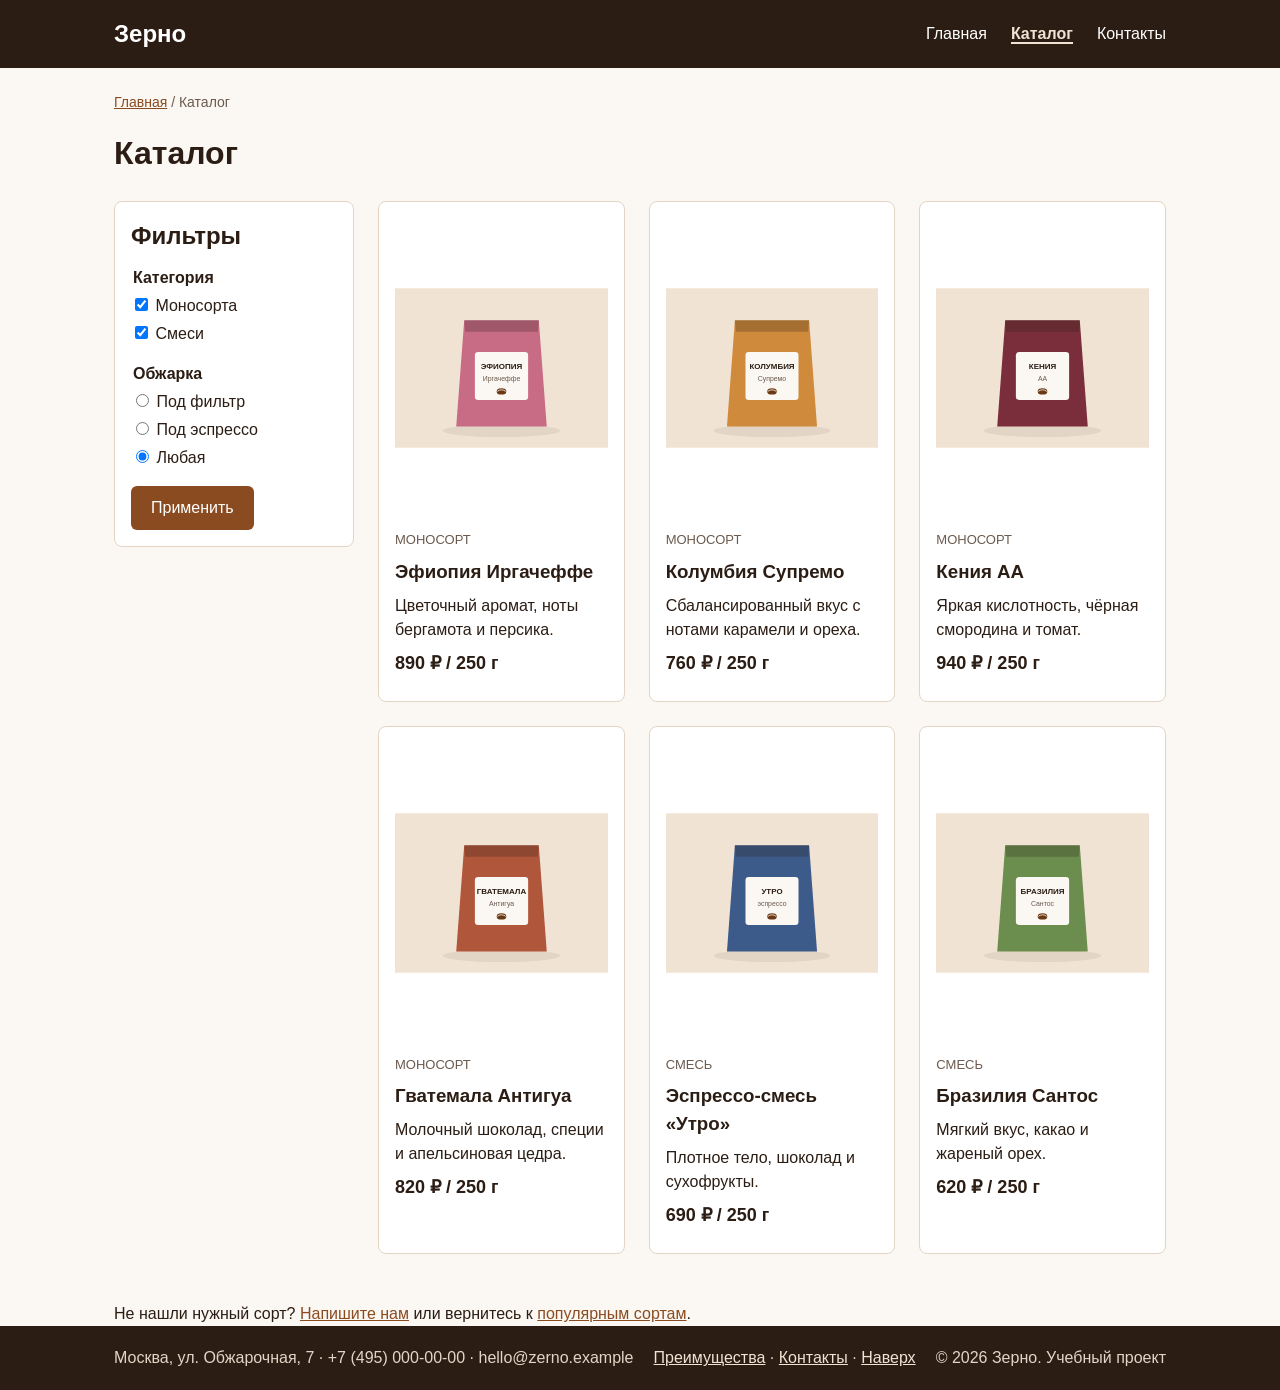
==== commit 3550c19d: "Merge pull request #6 from kikimor0607/feature/flex-grid-navigation Feature/flex grid navigation" ====
--- a/catalog.html
+++ b/catalog.html
@@ -28,38 +28,77 @@
 
     <h1>Каталог</h1>
 
-    <section id="mono">
-      <h2>Моносорта</h2>
-      <article class="product">
-        <h3>Эфиопия Иргачеффе</h3>
-        <p>Цветочный аромат, ноты бергамота и персика.</p>
-        <p>Цена: 890 руб. / 250 г</p>
-      </article>
-      <article class="product">
-        <h3>Колумбия Супремо</h3>
-        <p>Сбалансированный вкус с нотами карамели и ореха.</p>
-        <p>Цена: 760 руб. / 250 г</p>
-      </article>
-      <article class="product">
-        <h3>Кения АА</h3>
-        <p>Яркая кислотность, чёрная смородина и томат.</p>
-        <p>Цена: 940 руб. / 250 г</p>
-      </article>
-    </section>
+    <div class="catalog-layout">
+      <aside class="filters" aria-label="Фильтры каталога">
+        <h2>Фильтры</h2>
+        <form class="filters-form" action="#">
+          <fieldset>
+            <legend>Категория</legend>
+            <label><input type="checkbox" name="category" value="mono" checked> Моносорта</label>
+            <label><input type="checkbox" name="category" value="blend" checked> Смеси</label>
+          </fieldset>
+          <fieldset>
+            <legend>Обжарка</legend>
+            <label><input type="radio" name="roast" value="filter"> Под фильтр</label>
+            <label><input type="radio" name="roast" value="espresso"> Под эспрессо</label>
+            <label><input type="radio" name="roast" value="any" checked> Любая</label>
+          </fieldset>
+          <button class="button" type="button">Применить</button>
+        </form>
+      </aside>
 
-    <section id="blends">
-      <h2>Эспрессо-смеси</h2>
-      <article class="product">
-        <h3>Эспрессо-смесь «Утро»</h3>
-        <p>Плотное тело, шоколад и сухофрукты.</p>
-        <p>Цена: 690 руб. / 250 г</p>
-      </article>
-      <article class="product">
-        <h3>Бразилия Сантос</h3>
-        <p>Мягкий вкус, какао и жареный орех.</p>
-        <p>Цена: 620 руб. / 250 г</p>
-      </article>
-    </section>
+      <section id="products" class="catalog-products" aria-label="Товары">
+        <div class="products-grid">
+        <article class="product">
+          <img src="images/products/ethiopia.svg" alt="Эфиопия Иргачеффе" width="400" height="300">
+          <p class="product-category">Моносорт</p>
+          <h3>Эфиопия Иргачеффе</h3>
+          <p>Цветочный аромат, ноты бергамота и персика.</p>
+          <p class="product-price">890 ₽ / 250 г</p>
+        </article>
+
+        <article class="product">
+          <img src="images/products/colombia.svg" alt="Колумбия Супремо" width="400" height="300">
+          <p class="product-category">Моносорт</p>
+          <h3>Колумбия Супремо</h3>
+          <p>Сбалансированный вкус с нотами карамели и ореха.</p>
+          <p class="product-price">760 ₽ / 250 г</p>
+        </article>
+
+        <article class="product">
+          <img src="images/products/kenya.svg" alt="Кения АА" width="400" height="300">
+          <p class="product-category">Моносорт</p>
+          <h3>Кения АА</h3>
+          <p>Яркая кислотность, чёрная смородина и томат.</p>
+          <p class="product-price">940 ₽ / 250 г</p>
+        </article>
+
+        <article class="product">
+          <img src="images/products/guatemala.svg" alt="Гватемала Антигуа" width="400" height="300">
+          <p class="product-category">Моносорт</p>
+          <h3>Гватемала Антигуа</h3>
+          <p>Молочный шоколад, специи и апельсиновая цедра.</p>
+          <p class="product-price">820 ₽ / 250 г</p>
+        </article>
+
+        <article class="product">
+          <img src="images/products/utro.svg" alt="Эспрессо-смесь «Утро»" width="400" height="300">
+          <p class="product-category">Смесь</p>
+          <h3>Эспрессо-смесь «Утро»</h3>
+          <p>Плотное тело, шоколад и сухофрукты.</p>
+          <p class="product-price">690 ₽ / 250 г</p>
+        </article>
+
+        <article class="product">
+          <img src="images/products/brazil.svg" alt="Бразилия Сантос" width="400" height="300">
+          <p class="product-category">Смесь</p>
+          <h3>Бразилия Сантос</h3>
+          <p>Мягкий вкус, какао и жареный орех.</p>
+          <p class="product-price">620 ₽ / 250 г</p>
+        </article>
+        </div>
+      </section>
+    </div>
 
     <p>
       Не нашли нужный сорт? <a href="contacts.html#feedback">Напишите нам</a>
--- a/css/style.css
+++ b/css/style.css
@@ -367,3 +367,106 @@
 .footer a:hover {
   color: var(--color-surface);
 }
+
+/* ===============================
+   10. Flexbox и Grid
+   =============================== */
+.menu {
+  display: flex;
+  gap: var(--space-lg);
+}
+
+.menu li {
+  display: block;
+  margin-left: 0;
+}
+
+.page-anchors {
+  display: flex;
+  flex-wrap: wrap;
+  gap: var(--space-md);
+}
+
+.page-anchors a {
+  margin-right: 0;
+}
+
+.content {
+  display: grid;
+  grid-template-columns: 1fr 280px;
+  gap: var(--space-lg);
+  align-items: start;
+}
+
+.products-grid {
+  display: grid;
+  grid-template-columns: repeat(auto-fill, minmax(220px, 1fr));
+  gap: var(--space-lg);
+}
+
+.product {
+  display: flex;
+  flex-direction: column;
+  margin-bottom: 0;
+}
+
+.product img {
+  margin-bottom: 12px;
+  border-radius: var(--radius-sm);
+}
+
+.product .button {
+  margin-top: auto;
+  align-self: flex-start;
+}
+
+.product-category {
+  color: var(--color-text-muted);
+  font-size: 13px;
+  text-transform: uppercase;
+}
+
+.product-price {
+  font-size: 18px;
+  font-weight: bold;
+}
+
+.catalog-layout {
+  display: grid;
+  grid-template-columns: 240px 1fr;
+  gap: var(--space-lg);
+  align-items: start;
+  margin-bottom: var(--space-lg);
+}
+
+.filters {
+  padding: var(--space-md);
+  background-color: var(--color-surface);
+  border: 1px solid var(--color-border);
+  border-radius: var(--radius-md);
+}
+
+.filters h2 {
+  margin-bottom: 12px;
+}
+
+.filters fieldset {
+  display: flex;
+  flex-direction: column;
+  gap: var(--space-xs);
+  margin: 0 0 var(--space-md);
+  padding: 0;
+  border: none;
+}
+
+.filters legend {
+  margin-bottom: var(--space-xs);
+  font-weight: bold;
+}
+
+.footer .container {
+  display: flex;
+  flex-wrap: wrap;
+  justify-content: space-between;
+  gap: var(--space-md);
+}
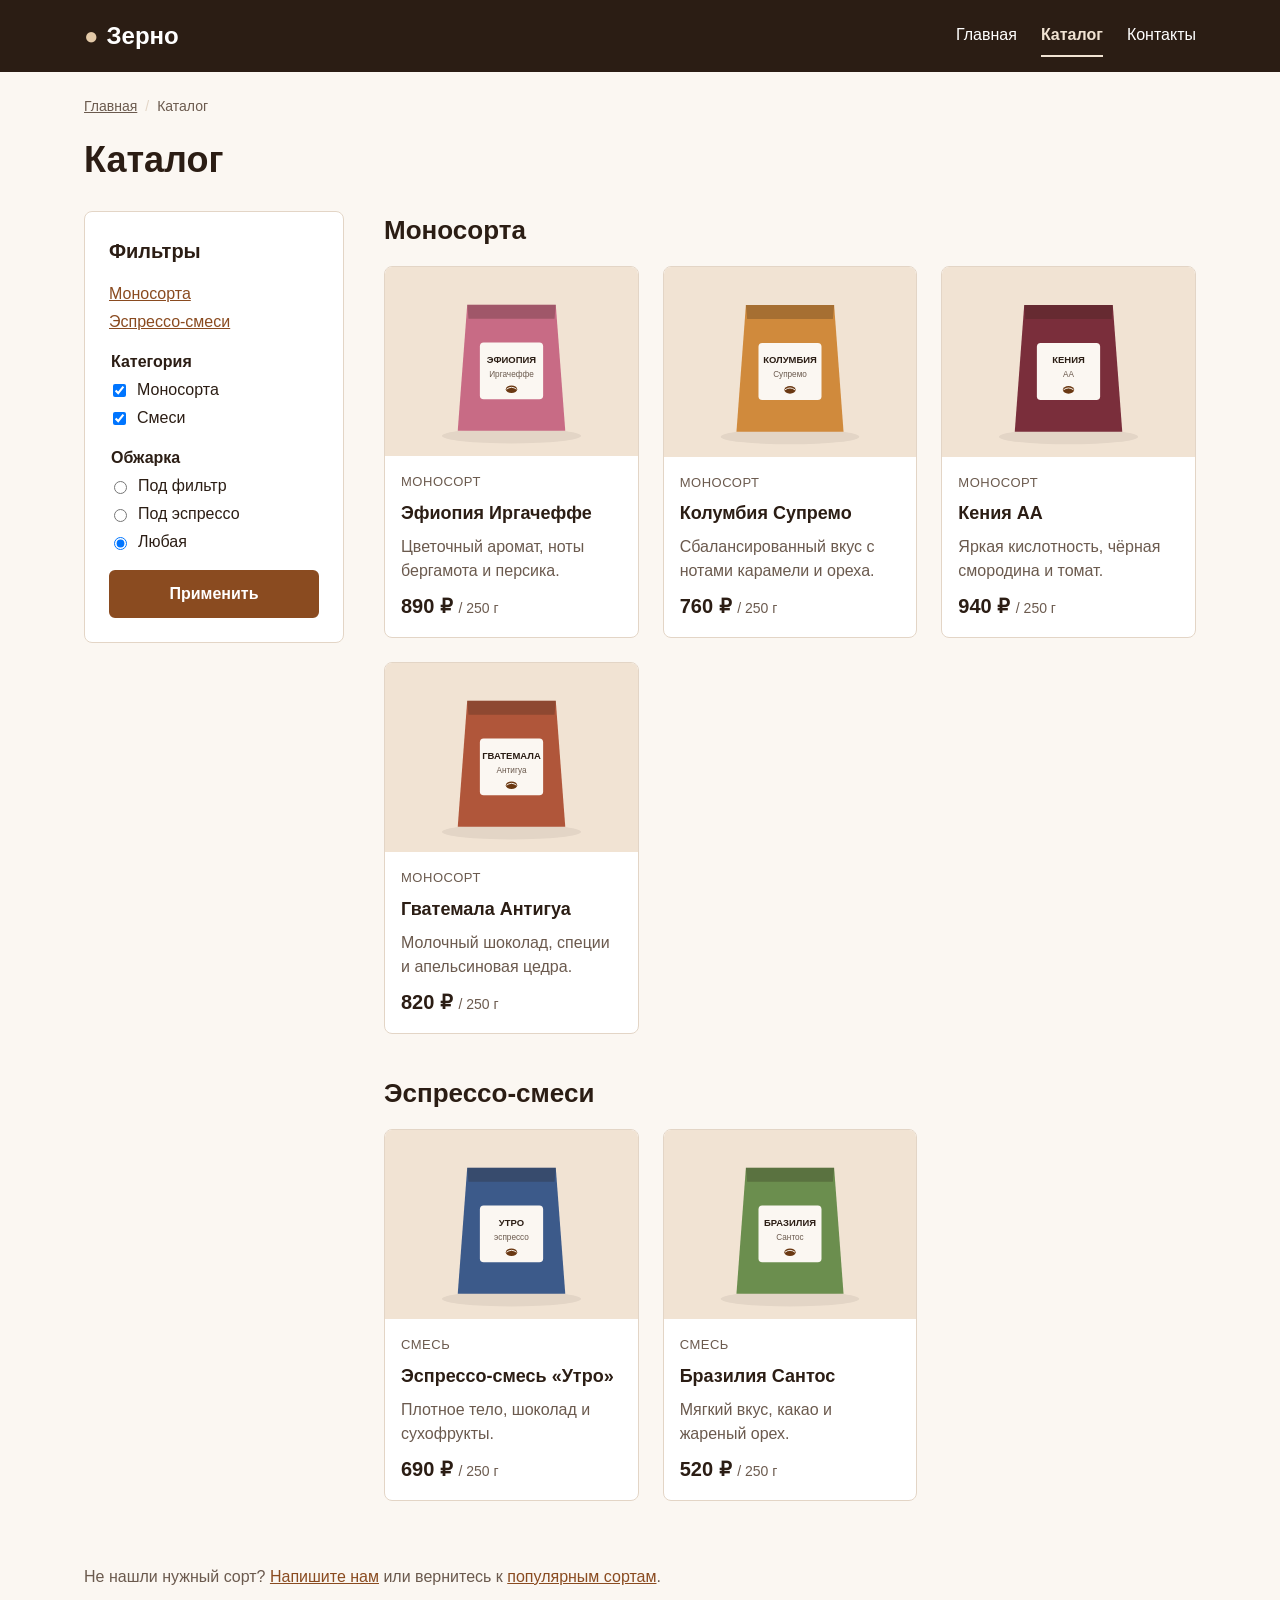
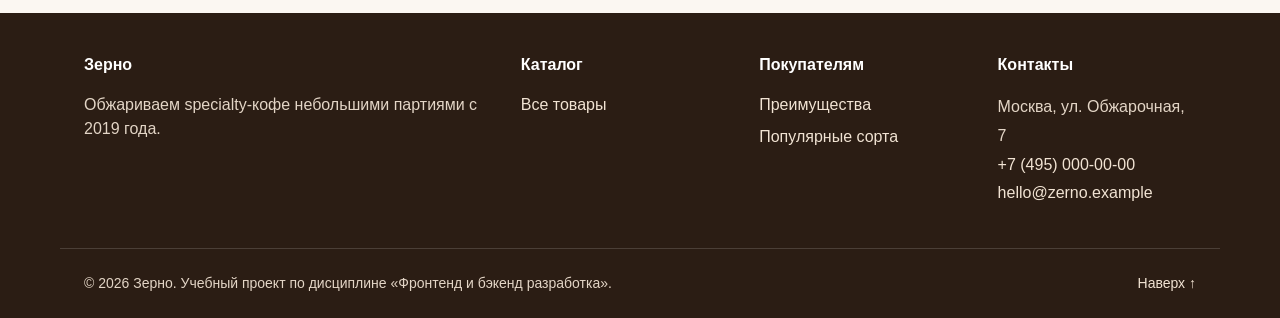
==== commit f287f025: "Merge pull request #7 from kikimor0607/refactor/bem-css-classes Refactor/bem css classes" ====
--- a/catalog.html
+++ b/catalog.html
@@ -8,14 +8,16 @@
   <link rel="stylesheet" href="css/style.css">
 </head>
 <body id="top">
-  <header class="header">
-    <div class="container header-inner">
-      <a class="logo" href="index.html">Зерно</a>
-      <nav class="nav" aria-label="Основная навигация">
-        <ul class="menu">
-          <li><a href="index.html">Главная</a></li>
-          <li><a href="catalog.html" aria-current="page">Каталог</a></li>
-          <li><a href="contacts.html">Контакты</a></li>
+  <header class="site-header">
+    <div class="container site-header__inner">
+      <a class="site-header__logo" href="index.html">
+        <span class="site-header__logo-mark" aria-hidden="true">●</span> Зерно
+      </a>
+      <nav class="site-nav" aria-label="Основная навигация">
+        <ul class="site-nav__list">
+          <li class="site-nav__item"><a class="site-nav__link" href="index.html">Главная</a></li>
+          <li class="site-nav__item"><a class="site-nav__link site-nav__link--active" href="catalog.html" aria-current="page">Каталог</a></li>
+          <li class="site-nav__item"><a class="site-nav__link" href="contacts.html">Контакты</a></li>
         </ul>
       </nav>
     </div>
@@ -23,98 +25,148 @@
 
   <main class="container">
     <nav class="breadcrumbs" aria-label="Хлебные крошки">
-      <a href="index.html">Главная</a> / <span aria-current="page">Каталог</span>
+      <ol class="breadcrumbs__list">
+        <li class="breadcrumbs__item"><a class="breadcrumbs__link" href="index.html">Главная</a></li>
+        <li class="breadcrumbs__item" aria-current="page">Каталог</li>
+      </ol>
     </nav>
 
-    <h1>Каталог</h1>
+    <h1 class="page-title">Каталог</h1>
 
-    <div class="catalog-layout">
-      <aside class="filters" aria-label="Фильтры каталога">
-        <h2>Фильтры</h2>
-        <form class="filters-form" action="#">
-          <fieldset>
-            <legend>Категория</legend>
-            <label><input type="checkbox" name="category" value="mono" checked> Моносорта</label>
-            <label><input type="checkbox" name="category" value="blend" checked> Смеси</label>
+    <div class="catalog">
+      <aside class="catalog-filters" aria-label="Фильтры каталога">
+        <h2 class="catalog-filters__title">Фильтры</h2>
+        <nav aria-label="Категории каталога">
+          <ul class="catalog-filters__links">
+            <li><a class="catalog-filters__link" href="#mono">Моносорта</a></li>
+            <li><a class="catalog-filters__link" href="#blends">Эспрессо-смеси</a></li>
+          </ul>
+        </nav>
+        <form class="catalog-filters__form" action="#">
+          <fieldset class="catalog-filters__group">
+            <legend class="catalog-filters__legend">Категория</legend>
+            <label class="catalog-filters__option"><input type="checkbox" name="category" value="mono" checked> Моносорта</label>
+            <label class="catalog-filters__option"><input type="checkbox" name="category" value="blend" checked> Смеси</label>
           </fieldset>
-          <fieldset>
-            <legend>Обжарка</legend>
-            <label><input type="radio" name="roast" value="filter"> Под фильтр</label>
-            <label><input type="radio" name="roast" value="espresso"> Под эспрессо</label>
-            <label><input type="radio" name="roast" value="any" checked> Любая</label>
+          <fieldset class="catalog-filters__group">
+            <legend class="catalog-filters__legend">Обжарка</legend>
+            <label class="catalog-filters__option"><input type="radio" name="roast" value="filter"> Под фильтр</label>
+            <label class="catalog-filters__option"><input type="radio" name="roast" value="espresso"> Под эспрессо</label>
+            <label class="catalog-filters__option"><input type="radio" name="roast" value="any" checked> Любая</label>
           </fieldset>
           <button class="button" type="button">Применить</button>
         </form>
       </aside>
 
-      <section id="products" class="catalog-products" aria-label="Товары">
-        <div class="products-grid">
-        <article class="product">
-          <img src="images/products/ethiopia.svg" alt="Эфиопия Иргачеффе" width="400" height="300">
-          <p class="product-category">Моносорт</p>
-          <h3>Эфиопия Иргачеффе</h3>
-          <p>Цветочный аромат, ноты бергамота и персика.</p>
-          <p class="product-price">890 ₽ / 250 г</p>
-        </article>
+      <div class="catalog__content">
+        <section class="catalog__section" id="mono">
+          <h2 class="section-title">Моносорта</h2>
+          <div class="product-grid">
+            <article class="product-card">
+              <img class="product-card__image" src="images/products/ethiopia.svg" alt="Эфиопия Иргачеффе" width="400" height="300" loading="lazy">
+              <div class="product-card__body">
+                <p class="product-card__category">Моносорт</p>
+                <h3 class="product-card__title">Эфиопия Иргачеффе</h3>
+                <p class="product-card__description">Цветочный аромат, ноты бергамота и персика.</p>
+                <p class="product-card__price">890 ₽ <span class="product-card__unit">/ 250 г</span></p>
+              </div>
+            </article>
 
-        <article class="product">
-          <img src="images/products/colombia.svg" alt="Колумбия Супремо" width="400" height="300">
-          <p class="product-category">Моносорт</p>
-          <h3>Колумбия Супремо</h3>
-          <p>Сбалансированный вкус с нотами карамели и ореха.</p>
-          <p class="product-price">760 ₽ / 250 г</p>
-        </article>
+            <article class="product-card">
+              <img class="product-card__image" src="images/products/colombia.svg" alt="Колумбия Супремо" width="400" height="300" loading="lazy">
+              <div class="product-card__body">
+                <p class="product-card__category">Моносорт</p>
+                <h3 class="product-card__title">Колумбия Супремо</h3>
+                <p class="product-card__description">Сбалансированный вкус с нотами карамели и ореха.</p>
+                <p class="product-card__price">760 ₽ <span class="product-card__unit">/ 250 г</span></p>
+              </div>
+            </article>
 
-        <article class="product">
-          <img src="images/products/kenya.svg" alt="Кения АА" width="400" height="300">
-          <p class="product-category">Моносорт</p>
-          <h3>Кения АА</h3>
-          <p>Яркая кислотность, чёрная смородина и томат.</p>
-          <p class="product-price">940 ₽ / 250 г</p>
-        </article>
+            <article class="product-card">
+              <img class="product-card__image" src="images/products/kenya.svg" alt="Кения АА" width="400" height="300" loading="lazy">
+              <div class="product-card__body">
+                <p class="product-card__category">Моносорт</p>
+                <h3 class="product-card__title">Кения АА</h3>
+                <p class="product-card__description">Яркая кислотность, чёрная смородина и томат.</p>
+                <p class="product-card__price">940 ₽ <span class="product-card__unit">/ 250 г</span></p>
+              </div>
+            </article>
 
-        <article class="product">
-          <img src="images/products/guatemala.svg" alt="Гватемала Антигуа" width="400" height="300">
-          <p class="product-category">Моносорт</p>
-          <h3>Гватемала Антигуа</h3>
-          <p>Молочный шоколад, специи и апельсиновая цедра.</p>
-          <p class="product-price">820 ₽ / 250 г</p>
-        </article>
+            <article class="product-card">
+              <img class="product-card__image" src="images/products/guatemala.svg" alt="Гватемала Антигуа" width="400" height="300" loading="lazy">
+              <div class="product-card__body">
+                <p class="product-card__category">Моносорт</p>
+                <h3 class="product-card__title">Гватемала Антигуа</h3>
+                <p class="product-card__description">Молочный шоколад, специи и апельсиновая цедра.</p>
+                <p class="product-card__price">820 ₽ <span class="product-card__unit">/ 250 г</span></p>
+              </div>
+            </article>
+          </div>
+        </section>
+        <section class="catalog__section" id="blends">
+          <h2 class="section-title">Эспрессо-смеси</h2>
+          <div class="product-grid">
+            <article class="product-card">
+              <img class="product-card__image" src="images/products/utro.svg" alt="Эспрессо-смесь «Утро»" width="400" height="300" loading="lazy">
+              <div class="product-card__body">
+                <p class="product-card__category">Смесь</p>
+                <h3 class="product-card__title">Эспрессо-смесь «Утро»</h3>
+                <p class="product-card__description">Плотное тело, шоколад и сухофрукты.</p>
+                <p class="product-card__price">690 ₽ <span class="product-card__unit">/ 250 г</span></p>
+              </div>
+            </article>
 
-        <article class="product">
-          <img src="images/products/utro.svg" alt="Эспрессо-смесь «Утро»" width="400" height="300">
-          <p class="product-category">Смесь</p>
-          <h3>Эспрессо-смесь «Утро»</h3>
-          <p>Плотное тело, шоколад и сухофрукты.</p>
-          <p class="product-price">690 ₽ / 250 г</p>
-        </article>
-
-        <article class="product">
-          <img src="images/products/brazil.svg" alt="Бразилия Сантос" width="400" height="300">
-          <p class="product-category">Смесь</p>
-          <h3>Бразилия Сантос</h3>
-          <p>Мягкий вкус, какао и жареный орех.</p>
-          <p class="product-price">620 ₽ / 250 г</p>
-        </article>
-        </div>
-      </section>
+            <article class="product-card">
+              <img class="product-card__image" src="images/products/brazil.svg" alt="Бразилия Сантос" width="400" height="300" loading="lazy">
+              <div class="product-card__body">
+                <p class="product-card__category">Смесь</p>
+                <h3 class="product-card__title">Бразилия Сантос</h3>
+                <p class="product-card__description">Мягкий вкус, какао и жареный орех.</p>
+                <p class="product-card__price">520 ₽ <span class="product-card__unit">/ 250 г</span></p>
+              </div>
+            </article>
+          </div>
+        </section>
+      </div>
     </div>
 
-    <p>
+    <p class="page-note">
       Не нашли нужный сорт? <a href="contacts.html#feedback">Напишите нам</a>
       или вернитесь к <a href="index.html#popular">популярным сортам</a>.
     </p>
   </main>
 
-  <footer id="contacts" class="footer">
-    <div class="container">
-      <p>Москва, ул. Обжарочная, 7 · +7 (495) 000-00-00 · hello@zerno.example</p>
-      <p>
-        <a href="index.html#advantages">Преимущества</a> ·
-        <a href="contacts.html">Контакты</a> ·
-        <a href="#top">Наверх</a>
-      </p>
-      <p>&copy; 2026 Зерно. Учебный проект</p>
+  <footer class="site-footer" id="contacts">
+    <div class="container site-footer__inner">
+      <section class="site-footer__column">
+        <h2 class="site-footer__title">Зерно</h2>
+        <p class="site-footer__text">Обжариваем specialty-кофе небольшими партиями с 2019 года.</p>
+      </section>
+      <nav class="site-footer__column" aria-label="Каталог">
+        <h2 class="site-footer__title">Каталог</h2>
+        <ul class="site-footer__list">
+            <li><a class="site-footer__link" href="catalog.html">Все товары</a></li>
+        </ul>
+      </nav>
+      <nav class="site-footer__column" aria-label="Покупателям">
+        <h2 class="site-footer__title">Покупателям</h2>
+        <ul class="site-footer__list">
+            <li><a class="site-footer__link" href="index.html#advantages">Преимущества</a></li>
+            <li><a class="site-footer__link" href="index.html#popular">Популярные сорта</a></li>
+        </ul>
+      </nav>
+      <section class="site-footer__column">
+        <h2 class="site-footer__title">Контакты</h2>
+        <address class="site-footer__address">
+          Москва, ул. Обжарочная, 7<br>
+          <a class="site-footer__link" href="tel:+74950000000">+7 (495) 000-00-00</a><br>
+          <a class="site-footer__link" href="mailto:hello@zerno.example">hello@zerno.example</a>
+        </address>
+      </section>
+    </div>
+    <div class="container site-footer__bottom">
+      <p>&copy; 2026 Зерно. Учебный проект по дисциплине «Фронтенд и бэкенд разработка».</p>
+      <a class="site-footer__link" href="#top">Наверх ↑</a>
     </div>
   </footer>
 </body>
--- a/css/style.css
+++ b/css/style.css
@@ -1,3 +1,9 @@
+/* =========================================================
+   Зерно — интернет-магазин кофе свежей обжарки
+   Стили организованы по разделам и именованы по БЭМ:
+   блок__элемент--модификатор
+   ========================================================= */
+
 /* ===============================
    1. Переменные
    =============================== */
@@ -9,24 +15,41 @@
   --color-primary: #8a4b20;
   --color-primary-dark: #6a3812;
   --color-accent: #f1e3d3;
+  --color-accent-strong: #e3c9a8;
   --color-border: #e3d5c6;
   --color-dark: #2b1d14;
   --color-success: #168a2f;
   --color-success-bg: #eefaf0;
   --color-danger: #b00020;
+  --color-hit: #c2410c;
+  --color-new: #1d6fb8;
+  --color-discount: #b00020;
 
   --space-xs: 4px;
   --space-sm: 8px;
   --space-md: 16px;
   --space-lg: 24px;
   --space-xl: 40px;
+  --space-xxl: 64px;
 
   --radius-sm: 6px;
   --radius-md: 8px;
-
-  --font-main: Arial, sans-serif;
+  --radius-lg: 16px;
+  --radius-round: 999px;
+
+  --font-main: "Segoe UI", Roboto, Arial, sans-serif;
+  --font-size-sm: 14px;
+  --font-size-md: 16px;
+  --font-size-lg: 20px;
+
+  --shadow-card: 0 6px 18px rgba(43, 29, 20, 0.12);
   --transition: 0.2s ease;
-  --container-width: 1100px;
+  --container-width: 1160px;
+  --header-height: 72px;
+
+  --z-header: 100;
+  --z-fixed: 90;
+  --z-badge: 2;
 }
 
 /* ===============================
@@ -43,17 +66,32 @@
 h2,
 h3,
 p,
-ul {
+ul,
+ol,
+figure,
+blockquote {
   margin: 0;
+}
+
+ul,
+ol {
+  padding: 0;
 }
 
 img {
   max-width: 100%;
+  height: auto;
   display: block;
+}
+
+html {
+  scroll-behavior: smooth;
+  scroll-padding-top: calc(var(--header-height) + var(--space-md));
 }
 
 body {
   font-family: var(--font-main);
+  font-size: var(--font-size-md);
   line-height: 1.5;
   color: var(--color-text);
   background-color: var(--color-bg);
@@ -68,7 +106,12 @@
   color: var(--color-primary-dark);
 }
 
-a:focus-visible {
+a:focus-visible,
+button:focus-visible,
+input:focus-visible,
+select:focus-visible,
+textarea:focus-visible,
+summary:focus-visible {
   outline: 2px solid var(--color-primary);
   outline-offset: 3px;
 }
@@ -79,71 +122,120 @@
   padding: 0 var(--space-lg);
 }
 
-/* ===============================
-   3. Шапка и навигация
-   =============================== */
-.header {
-  padding: var(--space-md) 0;
+.section-title {
+  margin-bottom: var(--space-md);
+  font-size: 26px;
+}
+
+.page-title {
+  margin-bottom: var(--space-lg);
+  font-size: 36px;
+}
+
+.page-note {
+  margin: var(--space-lg) 0;
+  color: var(--color-text-muted);
+}
+
+/* ===============================
+   3. Шапка (site-header) — sticky
+   =============================== */
+.site-header {
+  position: sticky;
+  top: 0;
+  z-index: var(--z-header);
   background-color: var(--color-dark);
   color: var(--color-surface);
 }
 
-.header-inner {
+.site-header__inner {
   display: flex;
   align-items: center;
   justify-content: space-between;
-}
-
-.logo {
+  gap: var(--space-lg);
+  min-height: var(--header-height);
+}
+
+.site-header__logo {
+  display: flex;
+  align-items: center;
+  gap: var(--space-sm);
   color: var(--color-surface);
   font-size: 24px;
-  font-weight: bold;
+  font-weight: 700;
   text-decoration: none;
 }
 
-.menu {
+.site-header__logo:hover {
+  color: var(--color-accent);
+}
+
+.site-header__logo:focus-visible {
+  outline-color: var(--color-accent);
+}
+
+.site-header__logo-mark {
+  color: var(--color-accent-strong);
+}
+
+/* ===============================
+   4. Навигация (site-nav) — Flexbox
+   =============================== */
+.site-nav__list {
+  display: flex;
+  align-items: center;
+  gap: var(--space-lg);
   list-style: none;
-  padding: 0;
-}
-
-.menu li {
-  display: inline-block;
-  margin-left: var(--space-md);
-}
-
-.menu a {
+}
+
+.site-nav__link {
+  display: block;
+  padding: var(--space-sm) 0;
+  border-bottom: 2px solid transparent;
   color: var(--color-surface);
   text-decoration: none;
-}
-
-.menu a:hover {
+  transition: color var(--transition), border-color var(--transition);
+}
+
+.site-nav__link:hover {
   color: var(--color-accent);
-  text-decoration: underline;
-}
-
-.menu a:focus-visible,
-.logo:focus-visible {
+  border-bottom-color: var(--color-accent-strong);
+}
+
+.site-nav__link:focus-visible {
   outline-color: var(--color-accent);
 }
 
-/* ===============================
-   4. Кнопки
+.site-nav__link--active {
+  color: var(--color-accent);
+  font-weight: 700;
+  border-bottom-color: var(--color-accent);
+}
+
+/* ===============================
+   5. Кнопки (button)
    =============================== */
 .button {
-  display: inline-block;
+  display: inline-flex;
+  align-items: center;
+  justify-content: center;
+  gap: var(--space-sm);
   padding: 10px 20px;
-  border: none;
+  border: 2px solid var(--color-primary);
   border-radius: var(--radius-sm);
   background-color: var(--color-primary);
   color: var(--color-surface);
   font: inherit;
+  font-weight: 600;
   text-decoration: none;
   cursor: pointer;
-  transition: background-color var(--transition), transform var(--transition);
+  transition: background-color var(--transition), border-color var(--transition),
+    color var(--transition), transform var(--transition);
 }
 
 .button:hover {
   background-color: var(--color-primary-dark);
+  border-color: var(--color-primary-dark);
   color: var(--color-surface);
 }
 
@@ -156,317 +248,586 @@
   outline-offset: 3px;
 }
 
-.button-secondary {
-  background-color: var(--color-border);
-  color: var(--color-text);
-}
-
-.button-secondary:hover {
+.button--secondary {
+  background-color: transparent;
+  color: var(--color-primary);
+}
+
+.button--secondary:hover {
   background-color: var(--color-accent);
-  color: var(--color-text);
+  border-color: var(--color-primary);
+  color: var(--color-primary-dark);
+}
+
+.button--large {
+  padding: 14px 28px;
+  font-size: 18px;
+}
+
+.button--small {
+  padding: 6px 14px;
+  font-size: var(--font-size-sm);
 }
 
 button:disabled,
-.button-disabled {
+.button:disabled,
+.button--disabled {
   opacity: 0.6;
   cursor: not-allowed;
-}
-
-/* ===============================
-   5. Секции главной страницы
-   =============================== */
-section {
+  transform: none;
+}
+
+.button:disabled:hover,
+.button--disabled:hover {
+  background-color: var(--color-primary);
+  border-color: var(--color-primary);
+}
+
+/* ===============================
+   6. Hero-блок — Grid
+   =============================== */
+.hero {
+  display: grid;
+  grid-template-columns: 1.2fr 1fr;
+  align-items: center;
+  gap: var(--space-xl);
+  margin: var(--space-lg) 0;
+  padding: var(--space-xl);
+  background-color: var(--color-accent);
+  border-radius: var(--radius-lg);
+}
+
+.hero__eyebrow {
+  margin-bottom: var(--space-sm);
+  color: var(--color-primary);
+  font-size: var(--font-size-sm);
+  font-weight: 700;
+  letter-spacing: 0.08em;
+  text-transform: uppercase;
+}
+
+.hero__title {
+  margin-bottom: var(--space-md);
+  font-size: 44px;
+  line-height: 1.15;
+}
+
+.hero__text {
   margin-bottom: var(--space-lg);
-}
-
-section h2 {
-  margin-bottom: 12px;
-}
-
-.hero {
-  margin: var(--space-lg) 0;
-  padding: var(--space-xl) var(--space-lg);
+  font-size: var(--font-size-lg);
+  color: var(--color-text-muted);
+}
+
+.hero__actions {
+  display: flex;
+  flex-wrap: wrap;
+  gap: var(--space-md);
+}
+
+/* ===============================
+   7. Якорное меню страницы (page-anchors)
+   =============================== */
+.page-anchors {
+  display: flex;
+  flex-wrap: wrap;
+  gap: var(--space-sm);
+  margin-bottom: var(--space-xl);
+}
+
+.page-anchors__link {
+  padding: 6px 14px;
+  border: 1px solid var(--color-border);
+  border-radius: var(--radius-round);
+  background-color: var(--color-surface);
+  text-decoration: none;
+  transition: background-color var(--transition), border-color var(--transition);
+}
+
+.page-anchors__link:hover {
+  border-color: var(--color-primary);
   background-color: var(--color-accent);
+}
+
+/* ===============================
+   8. Раскладка главной (page-layout) — Grid
+   =============================== */
+.page-layout {
+  display: grid;
+  grid-template-columns: minmax(0, 1fr) 280px;
+  align-items: start;
+  gap: var(--space-xl);
+  margin-bottom: var(--space-xxl);
+}
+
+.page-layout__main > section {
+  margin-bottom: var(--space-xxl);
+}
+
+/* ===============================
+   9. Преимущества (advantages)
+   =============================== */
+.advantages__list {
+  display: grid;
+  grid-template-columns: repeat(auto-fit, minmax(180px, 1fr));
+  gap: var(--space-lg);
+  list-style: none;
+}
+
+.advantages__item {
+  padding: var(--space-lg);
+  background-color: var(--color-surface);
+  border: 1px solid var(--color-border);
   border-radius: var(--radius-md);
 }
 
-.hero h1 {
-  margin-bottom: 12px;
-}
-
-.hero p {
-  margin-bottom: 20px;
-}
-
-.advantages ul {
-  padding-left: 20px;
-}
-
-.sidebar {
-  margin-bottom: var(--space-lg);
+.advantages__icon {
+  display: inline-block;
+  margin-bottom: var(--space-sm);
+  font-size: 28px;
+}
+
+.advantages__title {
+  margin-bottom: var(--space-xs);
+  font-size: 18px;
+}
+
+.advantages__text {
+  color: var(--color-text-muted);
+}
+
+/* ===============================
+   10. Сетка товаров (product-grid) — Grid
+   =============================== */
+.product-grid {
+  display: grid;
+  grid-template-columns: repeat(auto-fill, minmax(220px, 1fr));
+  gap: var(--space-lg);
+}
+
+.popular__more {
+  display: inline-block;
+  margin-top: var(--space-lg);
+  font-weight: 600;
+}
+
+/* ===============================
+   11. Карточка товара (product-card)
+   =============================== */
+.product-card {
+  position: relative;
+  display: flex;
+  flex-direction: column;
+  overflow: hidden;
+  background-color: var(--color-surface);
+  border: 1px solid var(--color-border);
+  border-radius: var(--radius-md);
+  transition: box-shadow var(--transition), border-color var(--transition), transform var(--transition);
+}
+
+.product-card:hover {
+  border-color: var(--color-primary);
+  box-shadow: var(--shadow-card);
+  transform: translateY(-2px);
+}
+
+.product-card__image {
+  width: 100%;
+  aspect-ratio: 4 / 3;
+  object-fit: cover;
+}
+
+.product-card__body {
+  display: flex;
+  flex-direction: column;
+  flex-grow: 1;
+  gap: var(--space-sm);
   padding: var(--space-md);
+}
+
+.product-card__category {
+  color: var(--color-text-muted);
+  font-size: 13px;
+  letter-spacing: 0.04em;
+  text-transform: uppercase;
+}
+
+.product-card__title {
+  font-size: 18px;
+}
+
+.product-card__description {
+  flex-grow: 1;
+  color: var(--color-text-muted);
+}
+
+.product-card__price {
+  font-size: var(--font-size-lg);
+  font-weight: 700;
+}
+
+.product-card__unit {
+  color: var(--color-text-muted);
+  font-size: var(--font-size-sm);
+  font-weight: 400;
+}
+
+.product-card__button {
+  align-self: flex-start;
+}
+
+/* ===============================
+   12. Промо-блок (promo) — aside
+   =============================== */
+.promo {
+  display: flex;
+  flex-direction: column;
+  gap: var(--space-md);
+  padding: var(--space-lg);
   background-color: var(--color-surface);
   border-left: 4px solid var(--color-primary);
-}
-
-/* ===============================
-   6. Карточки товаров
-   =============================== */
-.product {
-  margin-bottom: 12px;
+  border-radius: var(--radius-md);
+}
+
+.promo__title {
+  font-size: var(--font-size-lg);
+}
+
+.promo__code {
+  padding: 2px 8px;
+  border: 1px dashed var(--color-primary);
+  border-radius: var(--radius-sm);
+  background-color: var(--color-accent);
+}
+
+/* ===============================
+   13. Уведомления (notice)
+   =============================== */
+.notice {
+  margin: var(--space-lg) 0;
+  padding: var(--space-md);
+  border-left: 4px solid var(--color-primary);
+  border-radius: var(--radius-sm);
+  background-color: var(--color-accent);
+}
+
+.notice--success {
+  border-left-color: var(--color-success);
+  background-color: var(--color-success-bg);
+}
+
+/* ===============================
+   14. Хлебные крошки (breadcrumbs)
+   =============================== */
+.breadcrumbs {
+  margin: var(--space-lg) 0 var(--space-md);
+  font-size: var(--font-size-sm);
+}
+
+.breadcrumbs__list {
+  display: flex;
+  flex-wrap: wrap;
+  gap: var(--space-sm);
+  list-style: none;
+  color: var(--color-text-muted);
+}
+
+.breadcrumbs__item:not(:last-child)::after {
+  content: "/";
+  margin-left: var(--space-sm);
+  color: var(--color-border);
+}
+
+.breadcrumbs__link {
+  color: var(--color-text-muted);
+}
+
+.breadcrumbs__link:hover {
+  color: var(--color-primary);
+}
+
+/* ===============================
+   15. Каталог (catalog) — Grid «фильтры + товары»
+   =============================== */
+.catalog {
+  display: grid;
+  grid-template-columns: 260px minmax(0, 1fr);
+  align-items: start;
+  gap: var(--space-xl);
+}
+
+.catalog__section {
+  margin-bottom: var(--space-xl);
+}
+
+/* Боковой фильтр — sticky */
+.catalog-filters {
+  position: sticky;
+  top: calc(var(--header-height) + var(--space-md));
+  display: flex;
+  flex-direction: column;
+  gap: var(--space-md);
+  padding: var(--space-lg);
+  background-color: var(--color-surface);
+  border: 1px solid var(--color-border);
+  border-radius: var(--radius-md);
+}
+
+.catalog-filters__title {
+  font-size: var(--font-size-lg);
+}
+
+.catalog-filters__links {
+  display: flex;
+  flex-direction: column;
+  gap: var(--space-xs);
+  list-style: none;
+}
+
+.catalog-filters__form {
+  display: flex;
+  flex-direction: column;
+  gap: var(--space-md);
+}
+
+.catalog-filters__group {
+  display: flex;
+  flex-direction: column;
+  gap: var(--space-xs);
+  margin: 0;
+  padding: 0;
+  border: none;
+}
+
+.catalog-filters__legend {
+  margin-bottom: var(--space-xs);
+  font-weight: 700;
+}
+
+.catalog-filters__option {
+  display: flex;
+  align-items: center;
+  gap: var(--space-sm);
+  cursor: pointer;
+}
+
+/* ===============================
+   16. Контакты (contacts)
+   =============================== */
+.contacts {
+  display: grid;
+  grid-template-columns: repeat(2, minmax(0, 1fr));
+  gap: var(--space-xl);
+  margin-bottom: var(--space-xl);
+}
+
+.contacts__list {
+  display: grid;
+  grid-template-columns: repeat(2, minmax(0, 1fr));
+  gap: var(--space-md);
+  list-style: none;
+}
+
+.contact-item {
   padding: var(--space-md);
   background-color: var(--color-surface);
   border: 1px solid var(--color-border);
   border-radius: var(--radius-md);
-  transition: box-shadow var(--transition), border-color var(--transition);
-}
-
-.product:hover {
-  border-color: var(--color-primary);
-  box-shadow: 0 6px 18px rgba(43, 29, 20, 0.12);
-}
-
-.product h3 {
-  margin-bottom: var(--space-sm);
-}
-
-.product p {
-  margin-bottom: var(--space-sm);
-}
-
-/* ===============================
-   7. Форма и модальное окно
+}
+
+.contact-item__title {
+  margin-bottom: var(--space-xs);
+  color: var(--color-text-muted);
+  font-size: var(--font-size-sm);
+  text-transform: uppercase;
+}
+
+.contacts__map {
+  position: relative;
+  min-height: 280px;
+  border-radius: var(--radius-md);
+  background-color: var(--color-accent);
+  background-image:
+    linear-gradient(90deg, rgba(255, 255, 255, 0.7) 2px, transparent 2px),
+    linear-gradient(rgba(255, 255, 255, 0.7) 2px, transparent 2px);
+  background-size: 48px 48px;
+}
+
+.contacts__pin {
+  position: absolute;
+  top: 45%;
+  left: 50%;
+  transform: translate(-50%, -50%);
+  color: var(--color-danger);
+  font-size: 40px;
+}
+
+.contacts__map-text {
+  position: absolute;
+  top: calc(45% + 28px);
+  left: 50%;
+  transform: translateX(-50%);
+  padding: 4px 10px;
+  border-radius: var(--radius-sm);
+  background-color: var(--color-surface);
+  font-weight: 600;
+  white-space: nowrap;
+}
+
+.contacts__feedback {
+  max-width: 720px;
+  margin-bottom: var(--space-xxl);
+}
+
+/* ===============================
+   17. Модальное окно (order-dialog)
    =============================== */
 .order-dialog {
   width: min(100% - 32px, 560px);
-  padding: var(--space-lg);
+  max-height: calc(100vh - 32px);
+  padding: var(--space-xl);
   border: none;
-  border-radius: var(--radius-md);
+  border-radius: var(--radius-lg);
+  box-shadow: 0 20px 60px rgba(0, 0, 0, 0.3);
 }
 
 .order-dialog::backdrop {
-  background-color: rgba(0, 0, 0, 0.55);
-}
-
-.order-dialog h2 {
+  background-color: rgba(43, 29, 20, 0.6);
+}
+
+.order-dialog__title {
   margin-bottom: var(--space-md);
 }
 
-.form-field {
-  margin-bottom: 14px;
-}
-
-.form-field label {
-  display: block;
-  margin-bottom: var(--space-xs);
-  font-weight: bold;
-}
-
-.form-field input,
-.form-field select,
-.form-field textarea {
+/* ===============================
+   18. Форма заявки (order-form)
+   =============================== */
+.order-form__field {
+  display: flex;
+  flex-direction: column;
+  gap: var(--space-xs);
+  margin-bottom: var(--space-md);
+}
+
+.order-form__label {
+  font-weight: 600;
+}
+
+.order-form__input {
   width: 100%;
-  padding: 10px;
+  padding: 10px 12px;
   border: 1px solid var(--color-border);
   border-radius: var(--radius-sm);
+  background-color: var(--color-surface);
+  color: var(--color-text);
   font: inherit;
-  transition: border-color var(--transition);
-}
-
-.form-field input:hover,
-.form-field select:hover,
-.form-field textarea:hover {
+  transition: border-color var(--transition), box-shadow var(--transition);
+}
+
+.order-form__input:hover {
   border-color: var(--color-primary);
 }
 
-.form-field input:focus-visible,
-.form-field select:focus-visible,
-.form-field textarea:focus-visible {
+.order-form__input:focus-visible {
   outline: 2px solid var(--color-primary);
   outline-offset: 2px;
 }
 
-.form-field-checkbox {
-  display: flex;
+.order-form__input--textarea {
+  resize: vertical;
+}
+
+.order-form__input[aria-invalid="true"] {
+  border-color: var(--color-danger);
+  box-shadow: 0 0 0 1px var(--color-danger);
+}
+
+.order-form__field--checkbox {
+  flex-direction: row;
+  align-items: flex-start;
   gap: var(--space-sm);
-  align-items: flex-start;
-}
-
-.form-field-checkbox input {
-  width: auto;
-  margin-top: var(--space-xs);
-}
-
-.form-field-checkbox label {
-  font-weight: normal;
-}
-
-.form-field small {
-  display: block;
-  margin-top: var(--space-xs);
-  color: var(--color-text-muted);
-}
-
-[aria-invalid="true"] {
-  border-color: var(--color-danger);
-}
-
-.form-actions {
-  display: flex;
+}
+
+.order-form__field--checkbox .order-form__label {
+  font-weight: 400;
+}
+
+.order-form__checkbox {
+  width: 18px;
+  height: 18px;
+  margin-top: 3px;
+  accent-color: var(--color-primary);
+}
+
+.order-form__checkbox[aria-invalid="true"] {
+  outline: 2px solid var(--color-danger);
+}
+
+.order-form__hint {
+  color: var(--color-text-muted);
+  font-size: 13px;
+}
+
+.order-form__actions {
+  display: flex;
+  flex-wrap: wrap;
   gap: 12px;
-  margin-top: 20px;
-}
-
-.success-message {
-  margin: var(--space-lg) 0;
-  padding: var(--space-md);
-  border-left: 4px solid var(--color-success);
-  background-color: var(--color-success-bg);
-}
-
-/* ===============================
-   8. Подвал
-   =============================== */
-.footer {
-  padding: 20px 0;
+  margin-top: var(--space-lg);
+}
+
+/* ===============================
+   19. Подвал (site-footer) — Grid
+   =============================== */
+.site-footer {
+  padding: var(--space-xl) 0 var(--space-lg);
   background-color: var(--color-dark);
   color: var(--color-border);
 }
 
-/* ===============================
-   9. Многостраничная навигация
-   =============================== */
-.menu a[aria-current="page"] {
+.site-footer__inner {
+  display: grid;
+  grid-template-columns: 2fr repeat(3, 1fr);
+  gap: var(--space-xl);
+  margin-bottom: var(--space-xl);
+}
+
+.site-footer__title {
+  margin-bottom: var(--space-md);
+  color: var(--color-surface);
+  font-size: var(--font-size-md);
+}
+
+.site-footer__list {
+  display: flex;
+  flex-direction: column;
+  gap: var(--space-sm);
+  list-style: none;
+}
+
+.site-footer__address {
+  font-style: normal;
+  line-height: 1.8;
+}
+
+.site-footer__link {
   color: var(--color-accent);
-  font-weight: bold;
-  border-bottom: 2px solid var(--color-accent);
-}
-
-.page-anchors {
-  margin-bottom: var(--space-lg);
-}
-
-.page-anchors a {
-  margin-right: var(--space-md);
-}
-
-.breadcrumbs {
-  margin: var(--space-lg) 0 var(--space-md);
-  color: var(--color-text-muted);
-  font-size: 14px;
-}
-
-main h1 {
-  margin-bottom: var(--space-lg);
-}
-
-.footer a {
-  color: var(--color-accent);
-}
-
-.footer a:hover {
+  text-decoration: none;
+}
+
+.site-footer__link:hover {
   color: var(--color-surface);
-}
-
-/* ===============================
-   10. Flexbox и Grid
-   =============================== */
-.menu {
-  display: flex;
-  gap: var(--space-lg);
-}
-
-.menu li {
-  display: block;
-  margin-left: 0;
-}
-
-.page-anchors {
-  display: flex;
-  flex-wrap: wrap;
-  gap: var(--space-md);
-}
-
-.page-anchors a {
-  margin-right: 0;
-}
-
-.content {
-  display: grid;
-  grid-template-columns: 1fr 280px;
-  gap: var(--space-lg);
-  align-items: start;
-}
-
-.products-grid {
-  display: grid;
-  grid-template-columns: repeat(auto-fill, minmax(220px, 1fr));
-  gap: var(--space-lg);
-}
-
-.product {
-  display: flex;
-  flex-direction: column;
-  margin-bottom: 0;
-}
-
-.product img {
-  margin-bottom: 12px;
-  border-radius: var(--radius-sm);
-}
-
-.product .button {
-  margin-top: auto;
-  align-self: flex-start;
-}
-
-.product-category {
-  color: var(--color-text-muted);
-  font-size: 13px;
-  text-transform: uppercase;
-}
-
-.product-price {
-  font-size: 18px;
-  font-weight: bold;
-}
-
-.catalog-layout {
-  display: grid;
-  grid-template-columns: 240px 1fr;
-  gap: var(--space-lg);
-  align-items: start;
-  margin-bottom: var(--space-lg);
-}
-
-.filters {
-  padding: var(--space-md);
-  background-color: var(--color-surface);
-  border: 1px solid var(--color-border);
-  border-radius: var(--radius-md);
-}
-
-.filters h2 {
-  margin-bottom: 12px;
-}
-
-.filters fieldset {
-  display: flex;
-  flex-direction: column;
-  gap: var(--space-xs);
-  margin: 0 0 var(--space-md);
-  padding: 0;
-  border: none;
-}
-
-.filters legend {
-  margin-bottom: var(--space-xs);
-  font-weight: bold;
-}
-
-.footer .container {
+  text-decoration: underline;
+}
+
+.site-footer__link:focus-visible {
+  outline-color: var(--color-accent);
+}
+
+.site-footer__bottom {
   display: flex;
   flex-wrap: wrap;
   justify-content: space-between;
   gap: var(--space-md);
-}
+  padding-top: var(--space-lg);
+  border-top: 1px solid rgba(255, 255, 255, 0.15);
+  font-size: var(--font-size-sm);
+}
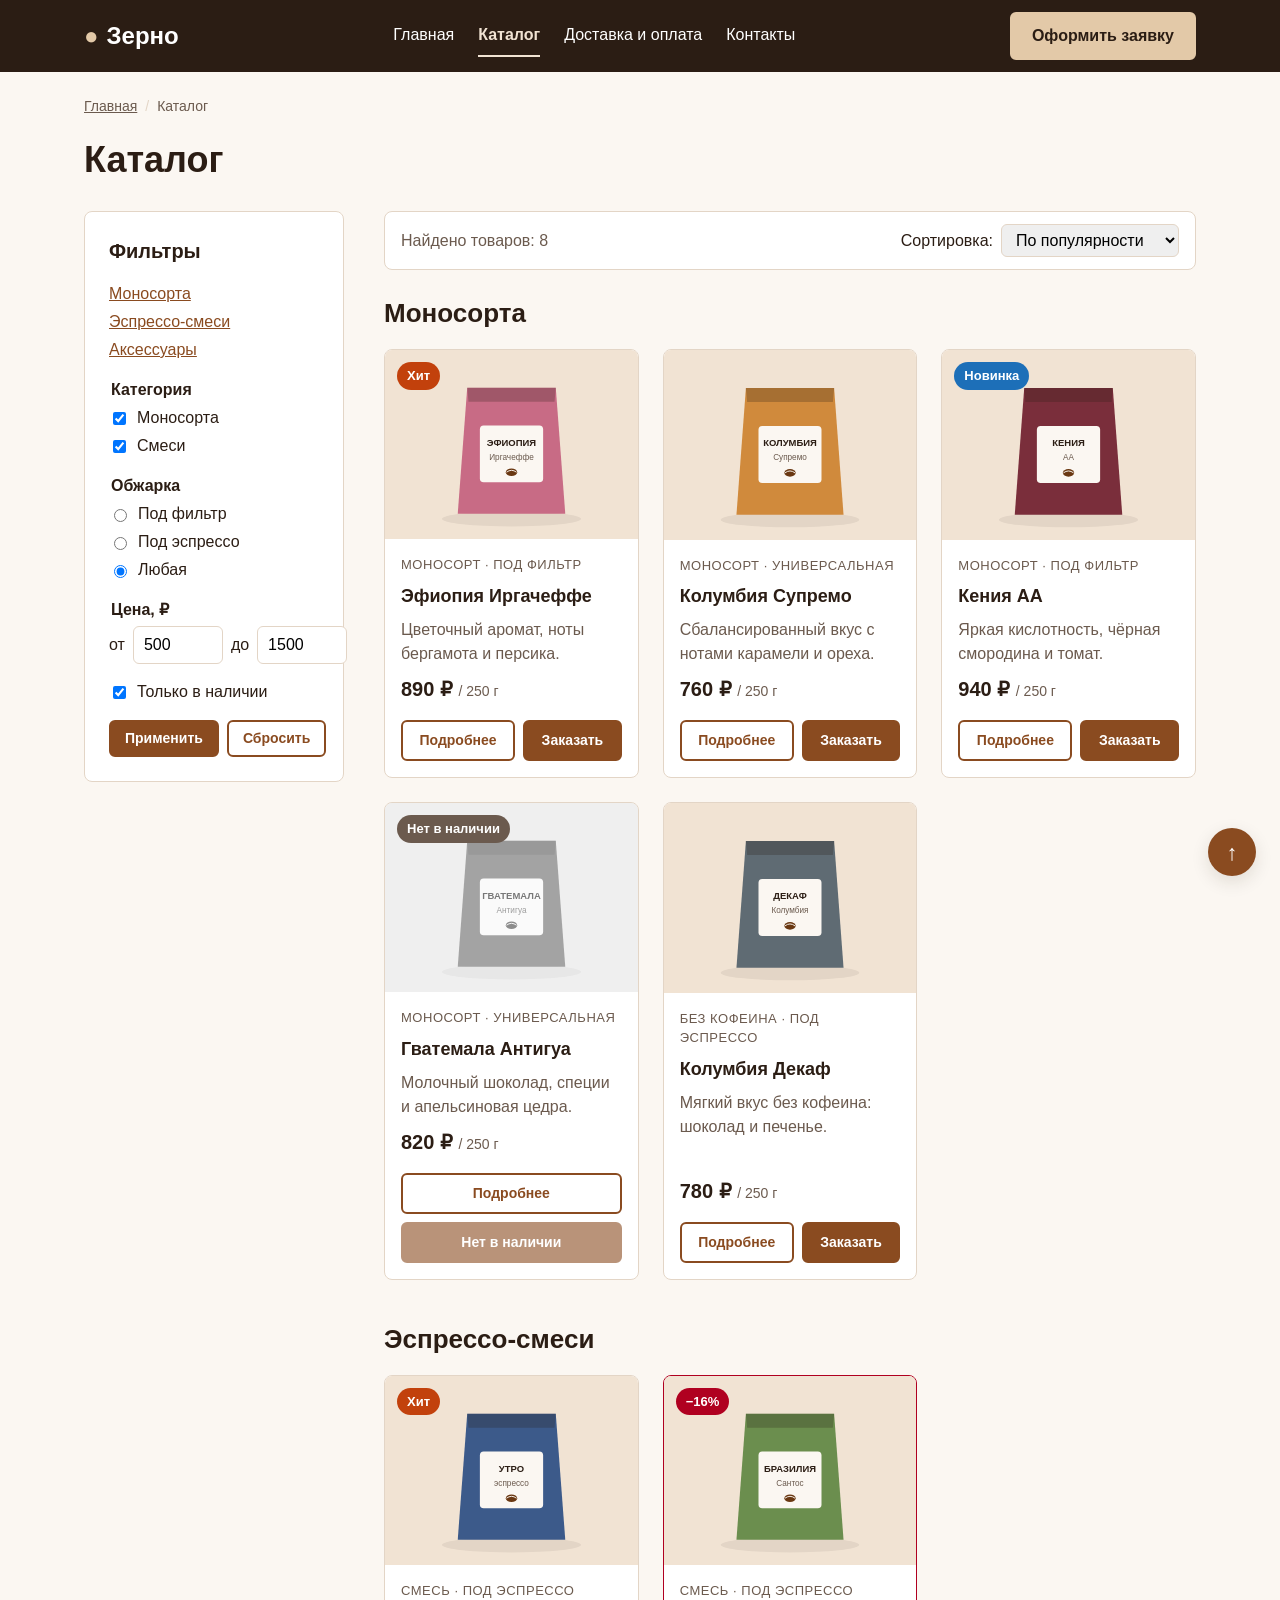
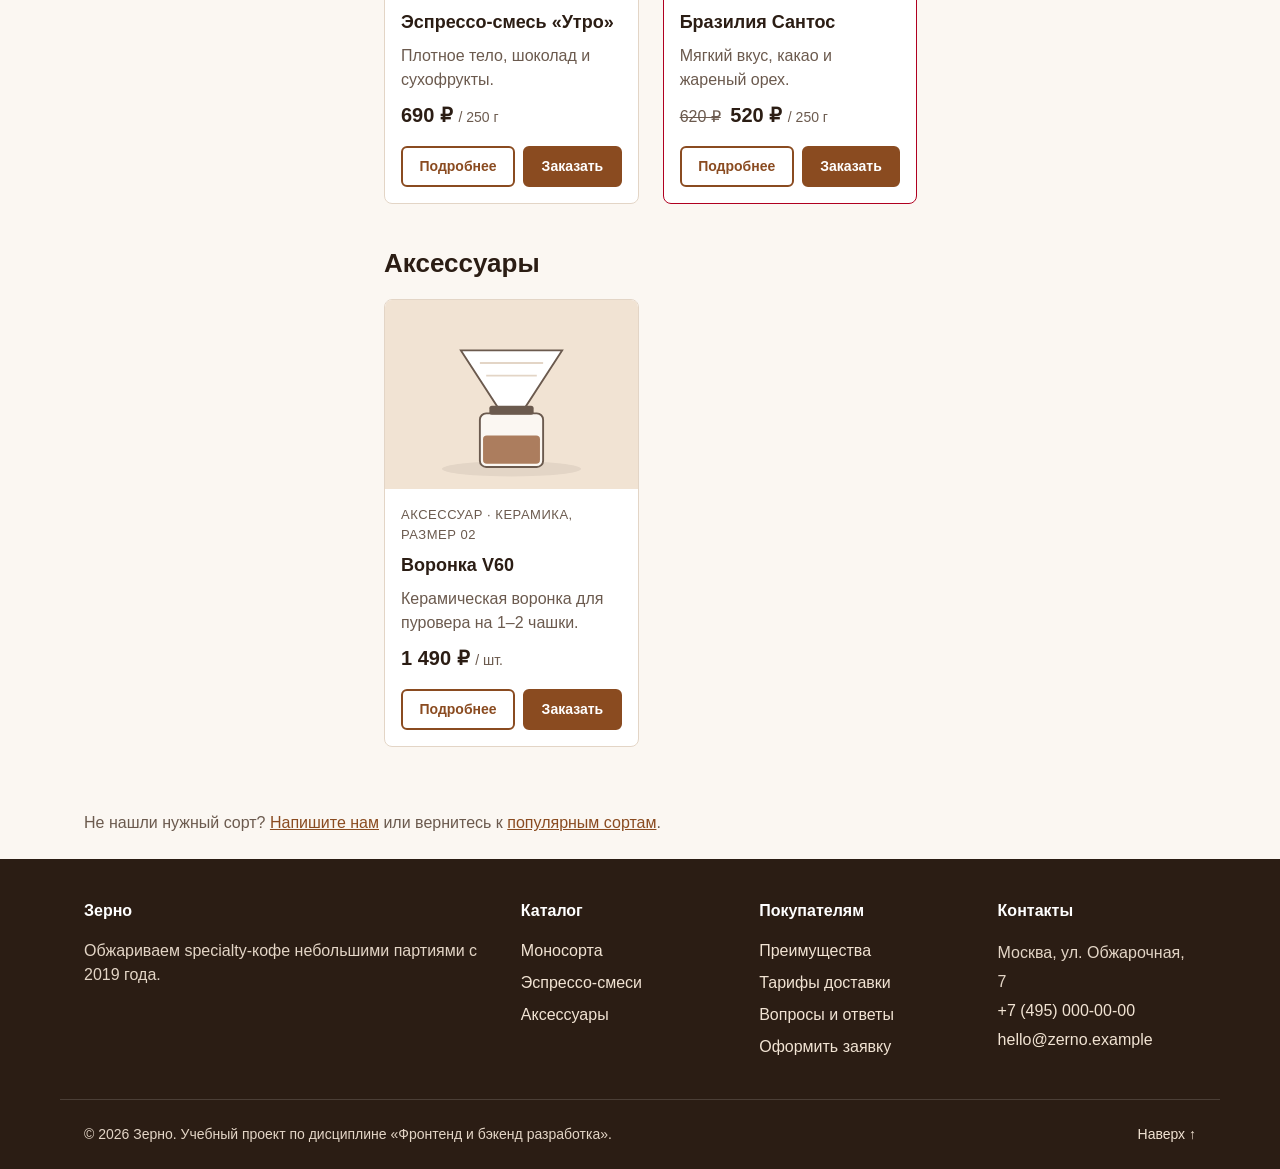
==== commit eb84c038: "Merge pull request #8 from kikimor0607/feature/kr1-final Feature/kr1 final" ====
--- a/catalog.html
+++ b/catalog.html
@@ -6,8 +6,11 @@
   <title>Каталог кофе — Зерно</title>
   <meta name="description" content="Каталог кофе свежей обжарки: моносорта, эспрессо-смеси и аксессуары для заваривания.">
   <link rel="stylesheet" href="css/style.css">
+  <script src="js/main.js" defer></script>
 </head>
 <body id="top">
+  <a class="skip-link" href="#main">Перейти к содержимому</a>
+
   <header class="site-header">
     <div class="container site-header__inner">
       <a class="site-header__logo" href="index.html">
@@ -17,13 +20,15 @@
         <ul class="site-nav__list">
           <li class="site-nav__item"><a class="site-nav__link" href="index.html">Главная</a></li>
           <li class="site-nav__item"><a class="site-nav__link site-nav__link--active" href="catalog.html" aria-current="page">Каталог</a></li>
+          <li class="site-nav__item"><a class="site-nav__link" href="delivery.html">Доставка и оплата</a></li>
           <li class="site-nav__item"><a class="site-nav__link" href="contacts.html">Контакты</a></li>
         </ul>
       </nav>
+      <a class="button site-header__cta" href="order.html">Оформить заявку</a>
     </div>
   </header>
 
-  <main class="container">
+  <main class="container" id="main">
     <nav class="breadcrumbs" aria-label="Хлебные крошки">
       <ol class="breadcrumbs__list">
         <li class="breadcrumbs__item"><a class="breadcrumbs__link" href="index.html">Главная</a></li>
@@ -40,6 +45,7 @@
           <ul class="catalog-filters__links">
             <li><a class="catalog-filters__link" href="#mono">Моносорта</a></li>
             <li><a class="catalog-filters__link" href="#blends">Эспрессо-смеси</a></li>
+            <li><a class="catalog-filters__link" href="#accessories">Аксессуары</a></li>
           </ul>
         </nav>
         <form class="catalog-filters__form" action="#">
@@ -54,51 +60,108 @@
             <label class="catalog-filters__option"><input type="radio" name="roast" value="espresso"> Под эспрессо</label>
             <label class="catalog-filters__option"><input type="radio" name="roast" value="any" checked> Любая</label>
           </fieldset>
-          <button class="button" type="button">Применить</button>
+          <fieldset class="catalog-filters__group">
+            <legend class="catalog-filters__legend">Цена, ₽</legend>
+            <div class="catalog-filters__range">
+              <label class="catalog-filters__option">от <input class="catalog-filters__input" type="number" name="price-from" min="0" value="500"></label>
+              <label class="catalog-filters__option">до <input class="catalog-filters__input" type="number" name="price-to" min="0" value="1500"></label>
+            </div>
+          </fieldset>
+          <label class="catalog-filters__option"><input type="checkbox" name="in-stock" checked> Только в наличии</label>
+
+          <div class="catalog-filters__actions">
+            <button class="button button--small" type="button">Применить</button>
+            <button class="button button--small button--secondary" type="reset">Сбросить</button>
+          </div>
         </form>
       </aside>
 
       <div class="catalog__content">
+        <div class="catalog__toolbar">
+          <p class="catalog__count">Найдено товаров: 8</p>
+          <label class="catalog__sort">
+            Сортировка:
+            <select class="catalog__select" name="sort">
+              <option value="popular">По популярности</option>
+              <option value="price-asc">Сначала дешевле</option>
+              <option value="price-desc">Сначала дороже</option>
+            </select>
+          </label>
+        </div>
+
         <section class="catalog__section" id="mono">
           <h2 class="section-title">Моносорта</h2>
           <div class="product-grid">
-            <article class="product-card">
+            <article class="product-card product-card--hit">
+              <span class="product-card__badge">Хит</span>
               <img class="product-card__image" src="images/products/ethiopia.svg" alt="Эфиопия Иргачеффе" width="400" height="300" loading="lazy">
               <div class="product-card__body">
-                <p class="product-card__category">Моносорт</p>
+                <p class="product-card__category">Моносорт · Под фильтр</p>
                 <h3 class="product-card__title">Эфиопия Иргачеффе</h3>
                 <p class="product-card__description">Цветочный аромат, ноты бергамота и персика.</p>
                 <p class="product-card__price">890 ₽ <span class="product-card__unit">/ 250 г</span></p>
+                <div class="product-card__actions">
+                  <a class="button button--secondary" href="product.html">Подробнее</a>
+                  <button class="button product-card__button" type="button" data-product="Эфиопия Иргачеффе">Заказать</button>
+                </div>
               </div>
             </article>
 
             <article class="product-card">
               <img class="product-card__image" src="images/products/colombia.svg" alt="Колумбия Супремо" width="400" height="300" loading="lazy">
               <div class="product-card__body">
-                <p class="product-card__category">Моносорт</p>
+                <p class="product-card__category">Моносорт · Универсальная</p>
                 <h3 class="product-card__title">Колумбия Супремо</h3>
                 <p class="product-card__description">Сбалансированный вкус с нотами карамели и ореха.</p>
                 <p class="product-card__price">760 ₽ <span class="product-card__unit">/ 250 г</span></p>
-              </div>
-            </article>
-
-            <article class="product-card">
+                <div class="product-card__actions">
+                  <a class="button button--secondary" href="product.html">Подробнее</a>
+                  <button class="button product-card__button" type="button" data-product="Колумбия Супремо">Заказать</button>
+                </div>
+              </div>
+            </article>
+
+            <article class="product-card product-card--new">
+              <span class="product-card__badge">Новинка</span>
               <img class="product-card__image" src="images/products/kenya.svg" alt="Кения АА" width="400" height="300" loading="lazy">
               <div class="product-card__body">
-                <p class="product-card__category">Моносорт</p>
+                <p class="product-card__category">Моносорт · Под фильтр</p>
                 <h3 class="product-card__title">Кения АА</h3>
                 <p class="product-card__description">Яркая кислотность, чёрная смородина и томат.</p>
                 <p class="product-card__price">940 ₽ <span class="product-card__unit">/ 250 г</span></p>
-              </div>
-            </article>
-
-            <article class="product-card">
+                <div class="product-card__actions">
+                  <a class="button button--secondary" href="product.html">Подробнее</a>
+                  <button class="button product-card__button" type="button" data-product="Кения АА">Заказать</button>
+                </div>
+              </div>
+            </article>
+
+            <article class="product-card product-card--soldout">
+              <span class="product-card__badge">Нет в наличии</span>
               <img class="product-card__image" src="images/products/guatemala.svg" alt="Гватемала Антигуа" width="400" height="300" loading="lazy">
               <div class="product-card__body">
-                <p class="product-card__category">Моносорт</p>
+                <p class="product-card__category">Моносорт · Универсальная</p>
                 <h3 class="product-card__title">Гватемала Антигуа</h3>
                 <p class="product-card__description">Молочный шоколад, специи и апельсиновая цедра.</p>
                 <p class="product-card__price">820 ₽ <span class="product-card__unit">/ 250 г</span></p>
+                <div class="product-card__actions">
+                  <a class="button button--secondary" href="product.html">Подробнее</a>
+                  <button class="button product-card__button" type="button" disabled>Нет в наличии</button>
+                </div>
+              </div>
+            </article>
+
+            <article class="product-card">
+              <img class="product-card__image" src="images/products/decaf.svg" alt="Колумбия Декаф" width="400" height="300" loading="lazy">
+              <div class="product-card__body">
+                <p class="product-card__category">Без кофеина · Под эспрессо</p>
+                <h3 class="product-card__title">Колумбия Декаф</h3>
+                <p class="product-card__description">Мягкий вкус без кофеина: шоколад и печенье.</p>
+                <p class="product-card__price">780 ₽ <span class="product-card__unit">/ 250 г</span></p>
+                <div class="product-card__actions">
+                  <a class="button button--secondary" href="product.html">Подробнее</a>
+                  <button class="button product-card__button" type="button" data-product="Колумбия Декаф">Заказать</button>
+                </div>
               </div>
             </article>
           </div>
@@ -106,23 +169,51 @@
         <section class="catalog__section" id="blends">
           <h2 class="section-title">Эспрессо-смеси</h2>
           <div class="product-grid">
-            <article class="product-card">
+            <article class="product-card product-card--hit">
+              <span class="product-card__badge">Хит</span>
               <img class="product-card__image" src="images/products/utro.svg" alt="Эспрессо-смесь «Утро»" width="400" height="300" loading="lazy">
               <div class="product-card__body">
-                <p class="product-card__category">Смесь</p>
+                <p class="product-card__category">Смесь · Под эспрессо</p>
                 <h3 class="product-card__title">Эспрессо-смесь «Утро»</h3>
                 <p class="product-card__description">Плотное тело, шоколад и сухофрукты.</p>
                 <p class="product-card__price">690 ₽ <span class="product-card__unit">/ 250 г</span></p>
-              </div>
-            </article>
-
-            <article class="product-card">
+                <div class="product-card__actions">
+                  <a class="button button--secondary" href="product.html">Подробнее</a>
+                  <button class="button product-card__button" type="button" data-product="Эспрессо-смесь «Утро»">Заказать</button>
+                </div>
+              </div>
+            </article>
+
+            <article class="product-card product-card--discount">
+              <span class="product-card__badge">−16%</span>
               <img class="product-card__image" src="images/products/brazil.svg" alt="Бразилия Сантос" width="400" height="300" loading="lazy">
               <div class="product-card__body">
-                <p class="product-card__category">Смесь</p>
+                <p class="product-card__category">Смесь · Под эспрессо</p>
                 <h3 class="product-card__title">Бразилия Сантос</h3>
                 <p class="product-card__description">Мягкий вкус, какао и жареный орех.</p>
-                <p class="product-card__price">520 ₽ <span class="product-card__unit">/ 250 г</span></p>
+                <p class="product-card__price"><s class="product-card__price-old">620 ₽</s> 520 ₽ <span class="product-card__unit">/ 250 г</span></p>
+                <div class="product-card__actions">
+                  <a class="button button--secondary" href="product.html">Подробнее</a>
+                  <button class="button product-card__button" type="button" data-product="Бразилия Сантос">Заказать</button>
+                </div>
+              </div>
+            </article>
+          </div>
+        </section>
+        <section class="catalog__section" id="accessories">
+          <h2 class="section-title">Аксессуары</h2>
+          <div class="product-grid">
+            <article class="product-card">
+              <img class="product-card__image" src="images/products/v60.svg" alt="Воронка V60" width="400" height="300" loading="lazy">
+              <div class="product-card__body">
+                <p class="product-card__category">Аксессуар · Керамика, размер 02</p>
+                <h3 class="product-card__title">Воронка V60</h3>
+                <p class="product-card__description">Керамическая воронка для пуровера на 1–2 чашки.</p>
+                <p class="product-card__price">1 490 ₽ <span class="product-card__unit">/ шт.</span></p>
+                <div class="product-card__actions">
+                  <a class="button button--secondary" href="product.html">Подробнее</a>
+                  <button class="button product-card__button" type="button" data-product="Воронка V60">Заказать</button>
+                </div>
               </div>
             </article>
           </div>
@@ -145,14 +236,18 @@
       <nav class="site-footer__column" aria-label="Каталог">
         <h2 class="site-footer__title">Каталог</h2>
         <ul class="site-footer__list">
-            <li><a class="site-footer__link" href="catalog.html">Все товары</a></li>
+            <li><a class="site-footer__link" href="catalog.html#mono">Моносорта</a></li>
+            <li><a class="site-footer__link" href="catalog.html#blends">Эспрессо-смеси</a></li>
+            <li><a class="site-footer__link" href="catalog.html#accessories">Аксессуары</a></li>
         </ul>
       </nav>
       <nav class="site-footer__column" aria-label="Покупателям">
         <h2 class="site-footer__title">Покупателям</h2>
         <ul class="site-footer__list">
             <li><a class="site-footer__link" href="index.html#advantages">Преимущества</a></li>
-            <li><a class="site-footer__link" href="index.html#popular">Популярные сорта</a></li>
+            <li><a class="site-footer__link" href="delivery.html#tariffs">Тарифы доставки</a></li>
+            <li><a class="site-footer__link" href="delivery.html#faq">Вопросы и ответы</a></li>
+            <li><a class="site-footer__link" href="order.html">Оформить заявку</a></li>
         </ul>
       </nav>
       <section class="site-footer__column">
@@ -169,5 +264,73 @@
       <a class="site-footer__link" href="#top">Наверх ↑</a>
     </div>
   </footer>
+
+  <a class="to-top" href="#top" aria-label="Наверх">↑</a>
+
+  <dialog class="order-dialog" id="order-dialog" aria-labelledby="order-dialog-title">
+    <button class="order-dialog__close" type="button" data-dialog-close aria-label="Закрыть окно">×</button>
+    <h2 class="order-dialog__title" id="order-dialog-title">Быстрая заявка</h2>
+
+    <form class="order-form" id="order-form" action="#" method="post" novalidate>
+      <input id="selected-product" name="selected-product" type="hidden">
+
+      <p class="order-dialog__product">Товар: <strong id="selected-product-label">не выбран</strong></p>
+
+      <div class="order-form__field">
+        <label class="order-form__label" for="dialog-name">Имя <span class="order-form__required" aria-hidden="true">*</span></label>
+        <input class="order-form__input" id="dialog-name" name="name" type="text" placeholder="Введите ваше имя"
+          minlength="2" autocomplete="given-name" required>
+      </div>
+
+      <div class="order-form__field">
+        <label class="order-form__label" for="dialog-email">E-mail <span class="order-form__required" aria-hidden="true">*</span></label>
+        <input class="order-form__input" id="dialog-email" name="email" type="email" placeholder="name@example.com"
+          autocomplete="email" required>
+      </div>
+
+      <div class="order-form__field">
+        <label class="order-form__label" for="dialog-phone">Телефон <span class="order-form__required" aria-hidden="true">*</span></label>
+        <input class="order-form__input" id="dialog-phone" name="phone" type="tel" placeholder="+7 999 123-45-67"
+          pattern="^\+?[0-9\s\-\(\)]{10,18}$" autocomplete="tel" aria-describedby="dialog-phone-hint" required>
+        <small class="order-form__hint" id="dialog-phone-hint">Формат: +7 999 123-45-67</small>
+      </div>
+
+      <div class="order-form__field">
+        <label class="order-form__label" for="dialog-date">Желаемая дата доставки</label>
+        <input class="order-form__input" id="dialog-date" name="date" type="date" required>
+      </div>
+
+      <div class="order-form__field">
+        <label class="order-form__label" for="dialog-topic">Тема заявки</label>
+        <select class="order-form__input" id="dialog-topic" name="topic" required>
+          <option value="">Выберите тему</option>
+          <option value="order">Заказ кофе</option>
+          <option value="subscription">Подписка на кофе</option>
+          <option value="wholesale">Оптовая закупка</option>
+          <option value="question">Вопрос о товаре</option>
+        </select>
+      </div>
+
+      <div class="order-form__field">
+        <label class="order-form__label" for="dialog-comment">Комментарий</label>
+        <textarea class="order-form__input order-form__input--textarea" id="dialog-comment" name="comment" rows="4"
+          maxlength="500" placeholder="Например: позвоните перед доставкой"></textarea>
+      </div>
+
+      <div class="order-form__field order-form__field--checkbox">
+        <input class="order-form__checkbox" id="dialog-agree" name="agree" type="checkbox" required>
+        <label class="order-form__label" for="dialog-agree">Я согласен на обработку персональных данных</label>
+      </div>
+
+      <div class="order-form__actions">
+        <button class="button" type="submit">Отправить</button>
+        <button class="button button--secondary" type="button" data-dialog-close>Отмена</button>
+      </div>
+
+      <p class="order-form__success" role="status" hidden>
+        Спасибо! Заявка отправлена — мы свяжемся с вами в течение рабочего дня.
+      </p>
+    </form>
+  </dialog>
 </body>
 </html>
--- a/css/style.css
+++ b/css/style.css
@@ -831,3 +831,708 @@
   border-top: 1px solid rgba(255, 255, 255, 0.15);
   font-size: var(--font-size-sm);
 }
+
+/* =========================================================
+   Самостоятельные доработки КР №1
+   ========================================================= */
+
+/* ===============================
+   20. Доступность: skip-link
+   =============================== */
+.skip-link {
+  position: absolute;
+  top: -100px;
+  left: var(--space-md);
+  z-index: calc(var(--z-header) + 1);
+  padding: var(--space-sm) var(--space-md);
+  border-radius: var(--radius-sm);
+  background-color: var(--color-surface);
+  color: var(--color-primary);
+  font-weight: 700;
+}
+
+.skip-link:focus {
+  top: var(--space-md);
+}
+
+.site-header__cta {
+  border-color: var(--color-accent-strong);
+  background-color: var(--color-accent-strong);
+  color: var(--color-dark);
+}
+
+.site-header__cta:hover {
+  border-color: var(--color-surface);
+  background-color: var(--color-surface);
+  color: var(--color-dark);
+}
+
+.site-header__cta:focus-visible {
+  outline-color: var(--color-accent);
+}
+
+/* ===============================
+   21. Модификаторы карточки товара
+   =============================== */
+.product-card__badge {
+  position: absolute;
+  top: 12px;
+  left: 12px;
+  z-index: var(--z-badge);
+  padding: 4px 10px;
+  border-radius: var(--radius-round);
+  background-color: var(--color-dark);
+  color: var(--color-surface);
+  font-size: 13px;
+  font-weight: 700;
+}
+
+.product-card--hit .product-card__badge {
+  background-color: var(--color-hit);
+}
+
+.product-card--new .product-card__badge {
+  background-color: var(--color-new);
+}
+
+.product-card--discount .product-card__badge {
+  background-color: var(--color-discount);
+}
+
+.product-card--discount {
+  border-color: var(--color-discount);
+}
+
+.product-card--soldout .product-card__image {
+  filter: grayscale(1);
+  opacity: 0.6;
+}
+
+.product-card--soldout .product-card__badge {
+  background-color: var(--color-text-muted);
+}
+
+.product-card__price-old {
+  margin-right: var(--space-xs);
+  color: var(--color-text-muted);
+  font-size: var(--font-size-md);
+  font-weight: 400;
+}
+
+.product-card__actions {
+  display: flex;
+  flex-wrap: wrap;
+  gap: var(--space-sm);
+  margin-top: var(--space-sm);
+}
+
+.product-card__actions .button {
+  flex: 1 1 auto;
+  padding: 8px 12px;
+  font-size: var(--font-size-sm);
+}
+
+/* ===============================
+   22. Отзывы (reviews, review)
+   =============================== */
+.reviews__list {
+  display: grid;
+  grid-template-columns: repeat(auto-fit, minmax(220px, 1fr));
+  gap: var(--space-lg);
+}
+
+.review {
+  display: flex;
+  flex-direction: column;
+  justify-content: space-between;
+  gap: var(--space-md);
+  padding: var(--space-lg);
+  background-color: var(--color-surface);
+  border-radius: var(--radius-md);
+  box-shadow: var(--shadow-card);
+}
+
+.review__text {
+  font-style: italic;
+}
+
+.review__author {
+  display: flex;
+  flex-wrap: wrap;
+  justify-content: space-between;
+  gap: var(--space-sm);
+  color: var(--color-text-muted);
+  font-size: var(--font-size-sm);
+}
+
+.review__rating {
+  color: var(--color-hit);
+}
+
+/* ===============================
+   23. Панель каталога (catalog__toolbar)
+   =============================== */
+.catalog__toolbar {
+  display: flex;
+  flex-wrap: wrap;
+  align-items: center;
+  justify-content: space-between;
+  gap: var(--space-md);
+  margin-bottom: var(--space-lg);
+  padding: 12px var(--space-md);
+  background-color: var(--color-surface);
+  border: 1px solid var(--color-border);
+  border-radius: var(--radius-md);
+}
+
+.catalog__count {
+  color: var(--color-text-muted);
+}
+
+.catalog__sort {
+  display: flex;
+  align-items: center;
+  gap: var(--space-sm);
+}
+
+.catalog__select,
+.catalog-filters__input {
+  padding: 6px 10px;
+  border: 1px solid var(--color-border);
+  border-radius: var(--radius-sm);
+  font: inherit;
+}
+
+.catalog-filters__input {
+  width: 90px;
+}
+
+.catalog-filters__range {
+  display: flex;
+  gap: var(--space-sm);
+}
+
+.catalog-filters__actions {
+  display: flex;
+  gap: var(--space-sm);
+}
+
+.catalog-filters__link:hover {
+  text-decoration: none;
+}
+
+/* ===============================
+   24. Кнопка «Наверх» (to-top) — fixed
+   =============================== */
+.to-top {
+  position: fixed;
+  right: var(--space-lg);
+  bottom: var(--space-lg);
+  z-index: var(--z-fixed);
+  display: flex;
+  align-items: center;
+  justify-content: center;
+  width: 48px;
+  height: 48px;
+  border-radius: 50%;
+  background-color: var(--color-primary);
+  color: var(--color-surface);
+  font-size: 22px;
+  text-decoration: none;
+  box-shadow: var(--shadow-card);
+  transition: background-color var(--transition), transform var(--transition);
+}
+
+.to-top:hover {
+  background-color: var(--color-primary-dark);
+  color: var(--color-surface);
+  transform: translateY(-3px);
+}
+
+/* ===============================
+   25. Модальное окно — доработки
+   =============================== */
+.order-dialog {
+  position: relative;
+}
+
+.order-dialog__close {
+  position: absolute;
+  top: 12px;
+  right: 12px;
+  width: 40px;
+  height: 40px;
+  border: none;
+  border-radius: 50%;
+  background-color: var(--color-accent);
+  color: var(--color-text);
+  font-size: 24px;
+  line-height: 1;
+  cursor: pointer;
+  transition: background-color var(--transition);
+}
+
+.order-dialog__close:hover {
+  background-color: var(--color-accent-strong);
+}
+
+.order-dialog__product {
+  margin-bottom: var(--space-md);
+  padding: 10px var(--space-md);
+  border-radius: var(--radius-sm);
+  background-color: var(--color-accent);
+}
+
+/* ===============================
+   26. Форма — доработки
+   =============================== */
+.order-form--card {
+  padding: var(--space-xl);
+  background-color: var(--color-surface);
+  border: 1px solid var(--color-border);
+  border-radius: var(--radius-lg);
+}
+
+.order-form__required {
+  color: var(--color-danger);
+}
+
+.order-form__fieldset {
+  margin: 0 0 var(--space-md);
+  padding: 0;
+  border: none;
+}
+
+.order-form__options {
+  display: flex;
+  flex-wrap: wrap;
+  gap: var(--space-sm) var(--space-lg);
+  margin-top: var(--space-sm);
+}
+
+.order-form__option {
+  display: flex;
+  align-items: center;
+  gap: var(--space-xs);
+  cursor: pointer;
+}
+
+.order-form__success {
+  margin-top: var(--space-lg);
+  padding: var(--space-md);
+  border-left: 4px solid var(--color-success);
+  border-radius: var(--radius-sm);
+  background-color: var(--color-success-bg);
+}
+
+/* ===============================
+   27. Страница товара (product-detail) — Grid
+   =============================== */
+.product-detail {
+  display: grid;
+  grid-template-columns: repeat(2, minmax(0, 1fr));
+  gap: var(--space-xl);
+  margin-bottom: var(--space-xxl);
+}
+
+.product-detail__gallery {
+  position: relative;
+  align-self: start;
+  overflow: hidden;
+  border-radius: var(--radius-lg);
+}
+
+.product-detail__image {
+  width: 100%;
+}
+
+.product-detail__badge {
+  position: absolute;
+  top: var(--space-md);
+  left: var(--space-md);
+  z-index: var(--z-badge);
+  padding: 6px 14px;
+  border-radius: var(--radius-round);
+  background-color: var(--color-hit);
+  color: var(--color-surface);
+  font-weight: 700;
+}
+
+.product-detail__info {
+  display: flex;
+  flex-direction: column;
+  gap: var(--space-md);
+}
+
+.product-detail__category,
+.product-detail__rating,
+.product-detail__stock {
+  color: var(--color-text-muted);
+}
+
+.product-detail__rating span {
+  color: var(--color-hit);
+}
+
+.product-detail__stock {
+  color: var(--color-success);
+  font-weight: 600;
+}
+
+.product-detail__title {
+  font-size: 40px;
+  line-height: 1.15;
+}
+
+.product-detail__notes {
+  display: flex;
+  flex-wrap: wrap;
+  gap: var(--space-sm);
+  list-style: none;
+}
+
+.tag {
+  padding: 4px 12px;
+  border-radius: var(--radius-round);
+  background-color: var(--color-accent);
+  font-size: var(--font-size-sm);
+}
+
+.product-detail__options {
+  display: flex;
+  flex-wrap: wrap;
+  gap: var(--space-sm);
+  margin: 0;
+  padding: 0;
+  border: none;
+}
+
+.product-detail__legend {
+  margin-bottom: var(--space-sm);
+  font-weight: 700;
+}
+
+.option-chip {
+  position: relative;
+  cursor: pointer;
+}
+
+.option-chip__input {
+  position: absolute;
+  opacity: 0;
+}
+
+.option-chip__label {
+  display: block;
+  padding: 8px 14px;
+  border: 2px solid var(--color-border);
+  border-radius: var(--radius-sm);
+  background-color: var(--color-surface);
+  transition: border-color var(--transition), background-color var(--transition);
+}
+
+.option-chip:hover .option-chip__label {
+  border-color: var(--color-primary);
+}
+
+.option-chip__input:checked + .option-chip__label {
+  border-color: var(--color-primary);
+  background-color: var(--color-accent);
+  font-weight: 700;
+}
+
+.option-chip__input:focus-visible + .option-chip__label {
+  outline: 2px solid var(--color-primary);
+  outline-offset: 2px;
+}
+
+.product-detail__price {
+  font-size: 32px;
+  font-weight: 700;
+}
+
+.product-detail__unit {
+  color: var(--color-text-muted);
+  font-size: var(--font-size-md);
+  font-weight: 400;
+}
+
+.product-detail__actions {
+  display: flex;
+  flex-wrap: wrap;
+  gap: var(--space-md);
+}
+
+.product-info {
+  display: grid;
+  grid-template-columns: minmax(0, 1fr) 300px;
+  align-items: start;
+  gap: var(--space-xl);
+  margin-bottom: var(--space-xxl);
+}
+
+.brew-tips {
+  padding: var(--space-lg);
+  background-color: var(--color-dark);
+  border-radius: var(--radius-md);
+  color: var(--color-border);
+}
+
+.brew-tips__title {
+  margin-bottom: var(--space-md);
+  color: var(--color-surface);
+  font-size: var(--font-size-lg);
+}
+
+.brew-tips__list {
+  display: flex;
+  flex-direction: column;
+  gap: var(--space-sm);
+  margin-bottom: var(--space-md);
+  padding-left: var(--space-lg);
+}
+
+.brew-tips__link {
+  color: var(--color-accent);
+}
+
+.brew-tips__link:hover {
+  color: var(--color-surface);
+}
+
+.related {
+  margin-bottom: var(--space-xxl);
+}
+
+/* ===============================
+   28. Таблица (spec-table)
+   =============================== */
+.table-wrapper {
+  overflow-x: auto;
+}
+
+.spec-table {
+  width: 100%;
+  border-collapse: collapse;
+  background-color: var(--color-surface);
+  border-radius: var(--radius-md);
+  overflow: hidden;
+  box-shadow: 0 0 0 1px var(--color-border);
+}
+
+.spec-table__caption {
+  padding-bottom: var(--space-sm);
+  color: var(--color-text-muted);
+  font-size: var(--font-size-sm);
+  text-align: left;
+  caption-side: top;
+}
+
+.spec-table__head {
+  padding: 12px var(--space-md);
+  background-color: var(--color-dark);
+  color: var(--color-surface);
+  text-align: left;
+}
+
+.spec-table__head--accent {
+  background-color: var(--color-primary);
+}
+
+.spec-table__name,
+.spec-table__value {
+  padding: 12px var(--space-md);
+  border-top: 1px solid var(--color-border);
+  text-align: left;
+  vertical-align: top;
+}
+
+.spec-table__name {
+  width: 40%;
+  font-weight: 600;
+}
+
+.spec-table tbody tr:nth-child(even) {
+  background-color: var(--color-bg);
+}
+
+.spec-table tbody tr:hover {
+  background-color: var(--color-accent);
+}
+
+.spec-table--compare .spec-table__name {
+  width: 22%;
+}
+
+/* ===============================
+   29. Оформление заявки (steps, order, order-summary)
+   =============================== */
+.steps {
+  display: flex;
+  flex-wrap: wrap;
+  gap: var(--space-sm);
+  margin-bottom: var(--space-xl);
+  list-style: none;
+  counter-reset: step;
+}
+
+.steps__item {
+  display: flex;
+  align-items: center;
+  gap: var(--space-sm);
+  padding: 8px 16px 8px 8px;
+  border-radius: var(--radius-round);
+  background-color: var(--color-surface);
+  border: 1px solid var(--color-border);
+  color: var(--color-text-muted);
+  counter-increment: step;
+}
+
+.steps__item::before {
+  content: counter(step);
+  display: flex;
+  align-items: center;
+  justify-content: center;
+  width: 28px;
+  height: 28px;
+  border-radius: 50%;
+  background-color: var(--color-accent);
+  font-weight: 700;
+}
+
+.steps__item--active {
+  border-color: var(--color-primary);
+  color: var(--color-text);
+  font-weight: 700;
+}
+
+.steps__item--active::before {
+  background-color: var(--color-primary);
+  color: var(--color-surface);
+}
+
+.order {
+  display: grid;
+  grid-template-columns: minmax(0, 1fr) 320px;
+  align-items: start;
+  gap: var(--space-xl);
+  margin-bottom: var(--space-xxl);
+}
+
+.order-summary {
+  position: sticky;
+  top: calc(var(--header-height) + var(--space-md));
+  padding: var(--space-lg);
+  background-color: var(--color-accent);
+  border-radius: var(--radius-lg);
+}
+
+.order-summary__title {
+  margin-bottom: var(--space-md);
+  font-size: var(--font-size-lg);
+}
+
+.order-summary__list {
+  display: flex;
+  flex-direction: column;
+  gap: 12px;
+  margin-bottom: var(--space-md);
+  list-style: none;
+}
+
+.order-summary__item {
+  padding-left: 28px;
+  position: relative;
+}
+
+.order-summary__item::before {
+  content: "✓";
+  position: absolute;
+  left: 0;
+  color: var(--color-success);
+  font-weight: 700;
+}
+
+.order-summary__note {
+  font-size: var(--font-size-sm);
+}
+
+/* ===============================
+   30. Доставка и оплата (payment, faq)
+   =============================== */
+.delivery,
+.payment,
+.faq {
+  margin-bottom: var(--space-xxl);
+}
+
+.payment__list {
+  display: grid;
+  grid-template-columns: repeat(auto-fit, minmax(220px, 1fr));
+  gap: var(--space-lg);
+  list-style: none;
+}
+
+.payment__item {
+  padding: var(--space-lg);
+  background-color: var(--color-surface);
+  border: 1px solid var(--color-border);
+  border-top: 4px solid var(--color-primary);
+  border-radius: var(--radius-md);
+}
+
+.payment__title {
+  margin-bottom: var(--space-sm);
+  font-size: 18px;
+}
+
+.payment__text {
+  color: var(--color-text-muted);
+}
+
+.faq__list {
+  display: flex;
+  flex-direction: column;
+  gap: 12px;
+  max-width: 820px;
+}
+
+.faq__item {
+  background-color: var(--color-surface);
+  border: 1px solid var(--color-border);
+  border-radius: var(--radius-md);
+}
+
+.faq__item[open] {
+  border-color: var(--color-primary);
+}
+
+.faq__question {
+  padding: var(--space-md) var(--space-lg);
+  font-weight: 600;
+  cursor: pointer;
+}
+
+.faq__question:hover {
+  color: var(--color-primary);
+}
+
+.faq__answer {
+  padding: 0 var(--space-lg) var(--space-md);
+  color: var(--color-text-muted);
+}
+
+/* ===============================
+   31. Уменьшение анимаций
+   =============================== */
+@media (prefers-reduced-motion: reduce) {
+  html {
+    scroll-behavior: auto;
+  }
+
+  *,
+  *::before,
+  *::after {
+    transition: none !important;
+  }
+}
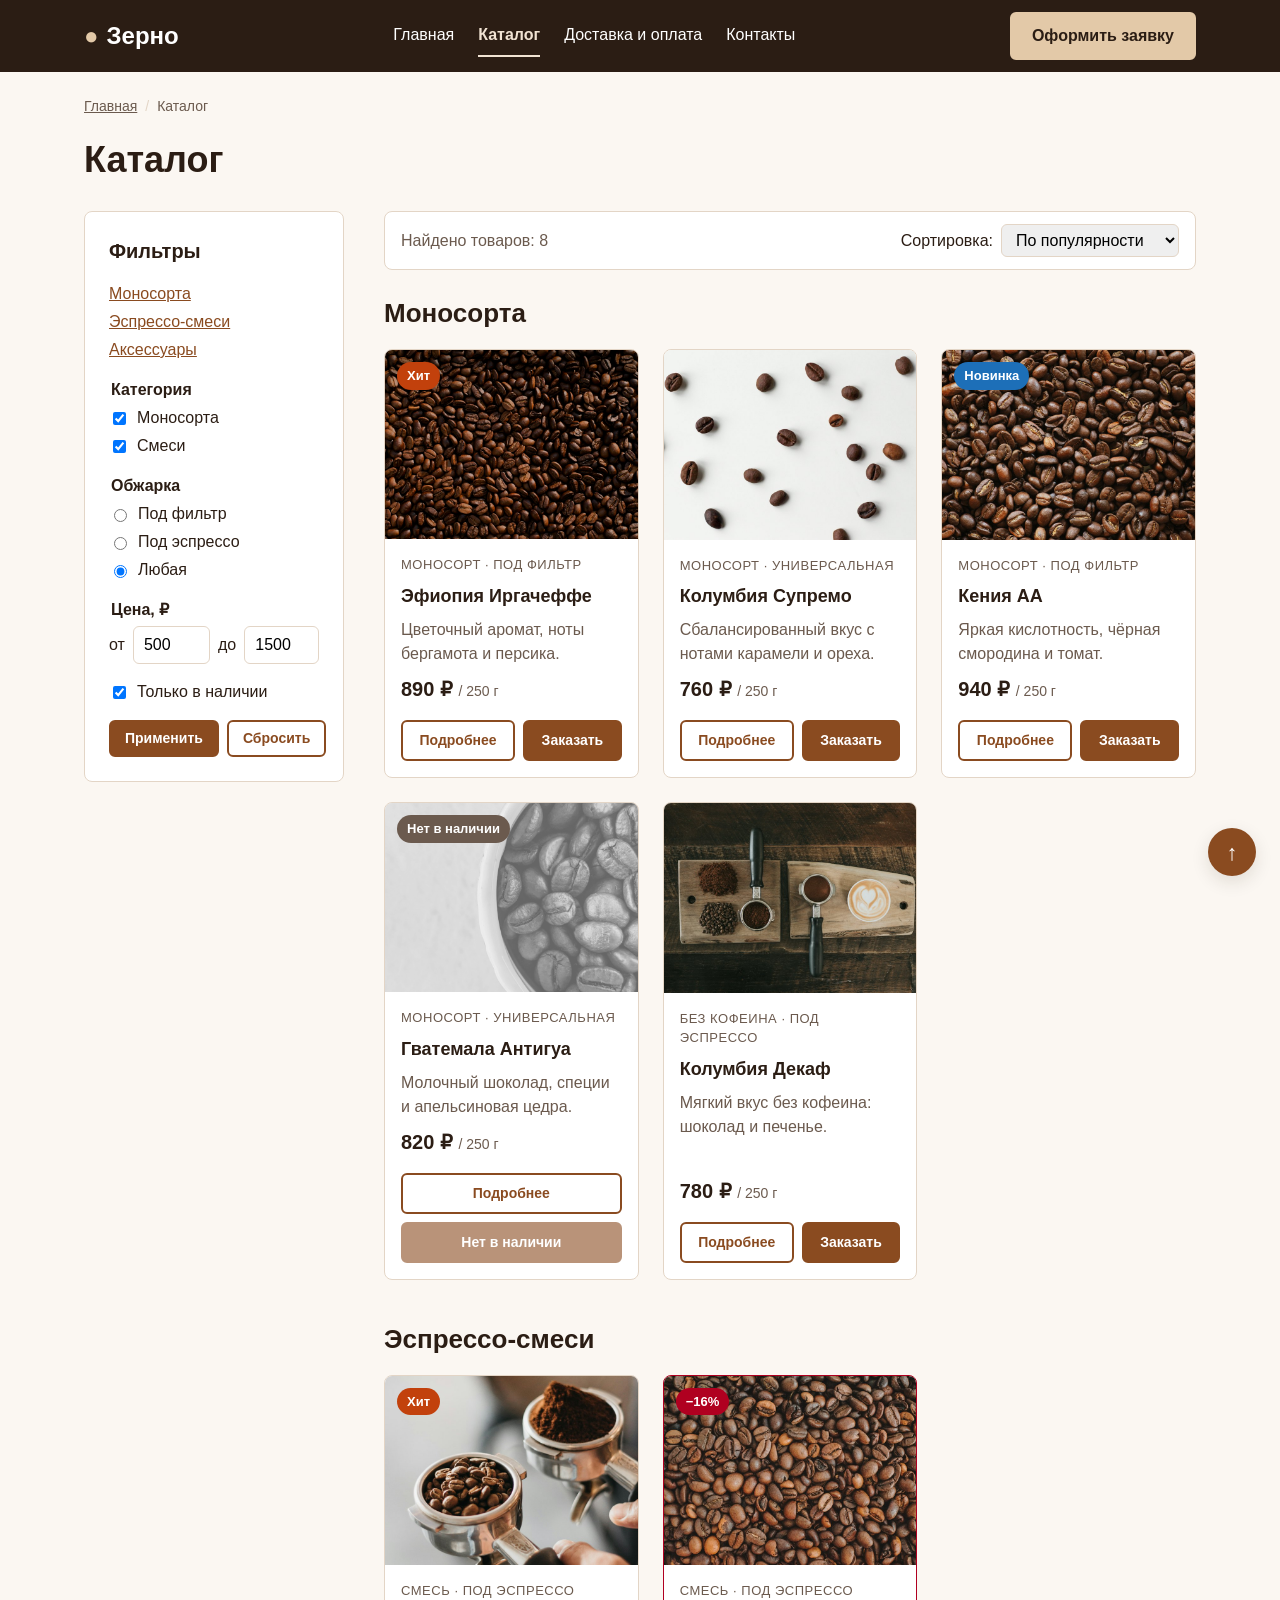
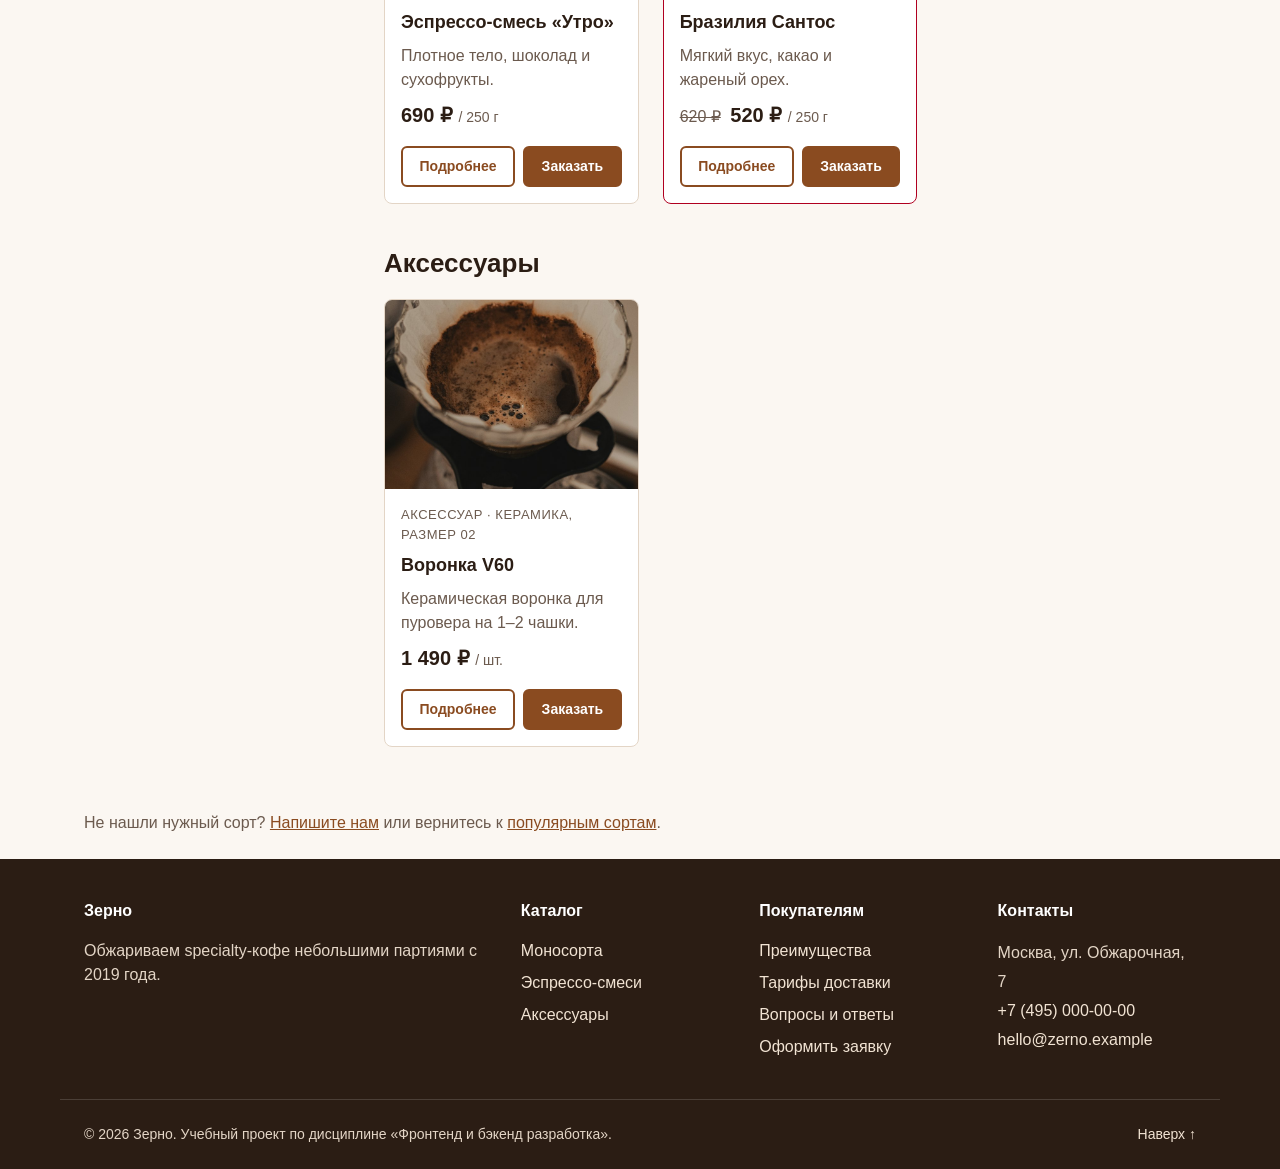
==== commit cdd97a99: "feat: replace SVG illustrations with real product photos" ====
--- a/catalog.html
+++ b/catalog.html
@@ -94,7 +94,7 @@
           <div class="product-grid">
             <article class="product-card product-card--hit">
               <span class="product-card__badge">Хит</span>
-              <img class="product-card__image" src="images/products/ethiopia.svg" alt="Эфиопия Иргачеффе" width="400" height="300" loading="lazy">
+              <img class="product-card__image" src="images/products/ethiopia.jpg" alt="Эфиопия Иргачеффе" width="400" height="300" loading="lazy">
               <div class="product-card__body">
                 <p class="product-card__category">Моносорт · Под фильтр</p>
                 <h3 class="product-card__title">Эфиопия Иргачеффе</h3>
@@ -108,7 +108,7 @@
             </article>
 
             <article class="product-card">
-              <img class="product-card__image" src="images/products/colombia.svg" alt="Колумбия Супремо" width="400" height="300" loading="lazy">
+              <img class="product-card__image" src="images/products/colombia.jpg" alt="Колумбия Супремо" width="400" height="300" loading="lazy">
               <div class="product-card__body">
                 <p class="product-card__category">Моносорт · Универсальная</p>
                 <h3 class="product-card__title">Колумбия Супремо</h3>
@@ -123,7 +123,7 @@
 
             <article class="product-card product-card--new">
               <span class="product-card__badge">Новинка</span>
-              <img class="product-card__image" src="images/products/kenya.svg" alt="Кения АА" width="400" height="300" loading="lazy">
+              <img class="product-card__image" src="images/products/kenya.jpg" alt="Кения АА" width="400" height="300" loading="lazy">
               <div class="product-card__body">
                 <p class="product-card__category">Моносорт · Под фильтр</p>
                 <h3 class="product-card__title">Кения АА</h3>
@@ -138,7 +138,7 @@
 
             <article class="product-card product-card--soldout">
               <span class="product-card__badge">Нет в наличии</span>
-              <img class="product-card__image" src="images/products/guatemala.svg" alt="Гватемала Антигуа" width="400" height="300" loading="lazy">
+              <img class="product-card__image" src="images/products/guatemala.jpg" alt="Гватемала Антигуа" width="400" height="300" loading="lazy">
               <div class="product-card__body">
                 <p class="product-card__category">Моносорт · Универсальная</p>
                 <h3 class="product-card__title">Гватемала Антигуа</h3>
@@ -152,7 +152,7 @@
             </article>
 
             <article class="product-card">
-              <img class="product-card__image" src="images/products/decaf.svg" alt="Колумбия Декаф" width="400" height="300" loading="lazy">
+              <img class="product-card__image" src="images/products/decaf.jpg" alt="Колумбия Декаф" width="400" height="300" loading="lazy">
               <div class="product-card__body">
                 <p class="product-card__category">Без кофеина · Под эспрессо</p>
                 <h3 class="product-card__title">Колумбия Декаф</h3>
@@ -171,7 +171,7 @@
           <div class="product-grid">
             <article class="product-card product-card--hit">
               <span class="product-card__badge">Хит</span>
-              <img class="product-card__image" src="images/products/utro.svg" alt="Эспрессо-смесь «Утро»" width="400" height="300" loading="lazy">
+              <img class="product-card__image" src="images/products/utro.jpg" alt="Эспрессо-смесь «Утро»" width="400" height="300" loading="lazy">
               <div class="product-card__body">
                 <p class="product-card__category">Смесь · Под эспрессо</p>
                 <h3 class="product-card__title">Эспрессо-смесь «Утро»</h3>
@@ -186,7 +186,7 @@
 
             <article class="product-card product-card--discount">
               <span class="product-card__badge">−16%</span>
-              <img class="product-card__image" src="images/products/brazil.svg" alt="Бразилия Сантос" width="400" height="300" loading="lazy">
+              <img class="product-card__image" src="images/products/brazil.jpg" alt="Бразилия Сантос" width="400" height="300" loading="lazy">
               <div class="product-card__body">
                 <p class="product-card__category">Смесь · Под эспрессо</p>
                 <h3 class="product-card__title">Бразилия Сантос</h3>
@@ -204,7 +204,7 @@
           <h2 class="section-title">Аксессуары</h2>
           <div class="product-grid">
             <article class="product-card">
-              <img class="product-card__image" src="images/products/v60.svg" alt="Воронка V60" width="400" height="300" loading="lazy">
+              <img class="product-card__image" src="images/products/v60.jpg" alt="Воронка V60" width="400" height="300" loading="lazy">
               <div class="product-card__body">
                 <p class="product-card__category">Аксессуар · Керамика, размер 02</p>
                 <h3 class="product-card__title">Воронка V60</h3>
--- a/css/style.css
+++ b/css/style.css
@@ -318,6 +318,14 @@
   color: var(--color-text-muted);
 }
 
+.hero__image {
+  width: 100%;
+  aspect-ratio: 4 / 3;
+  object-fit: cover;
+  border-radius: var(--radius-lg);
+  box-shadow: var(--shadow-card);
+}
+
 .hero__actions {
   display: flex;
   flex-wrap: wrap;
@@ -1004,11 +1012,13 @@
 }
 
 .catalog-filters__input {
-  width: 90px;
+  width: 100%;
+  min-width: 0;
 }
 
 .catalog-filters__range {
-  display: flex;
+  display: grid;
+  grid-template-columns: 1fr 1fr;
   gap: var(--space-sm);
 }
 
@@ -1144,6 +1154,8 @@
 
 .product-detail__image {
   width: 100%;
+  aspect-ratio: 4 / 3;
+  object-fit: cover;
 }
 
 .product-detail__badge {
